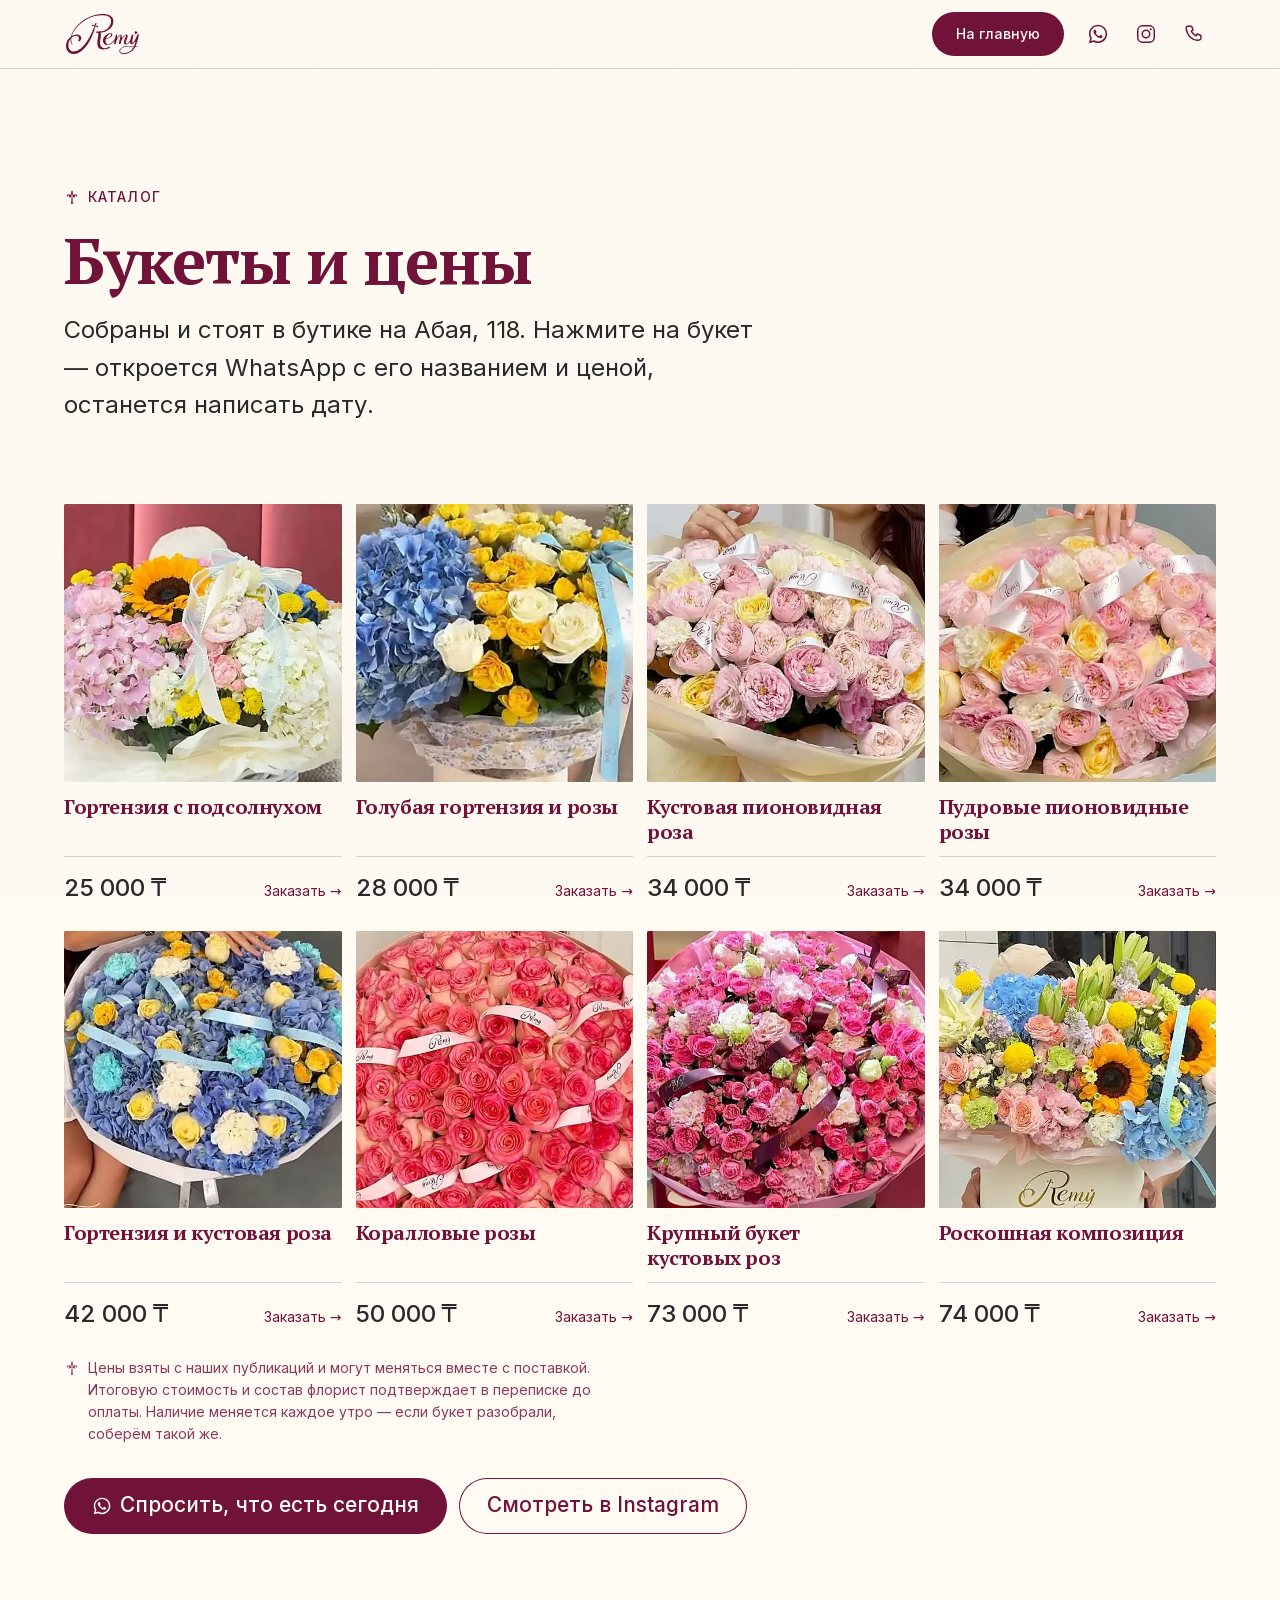
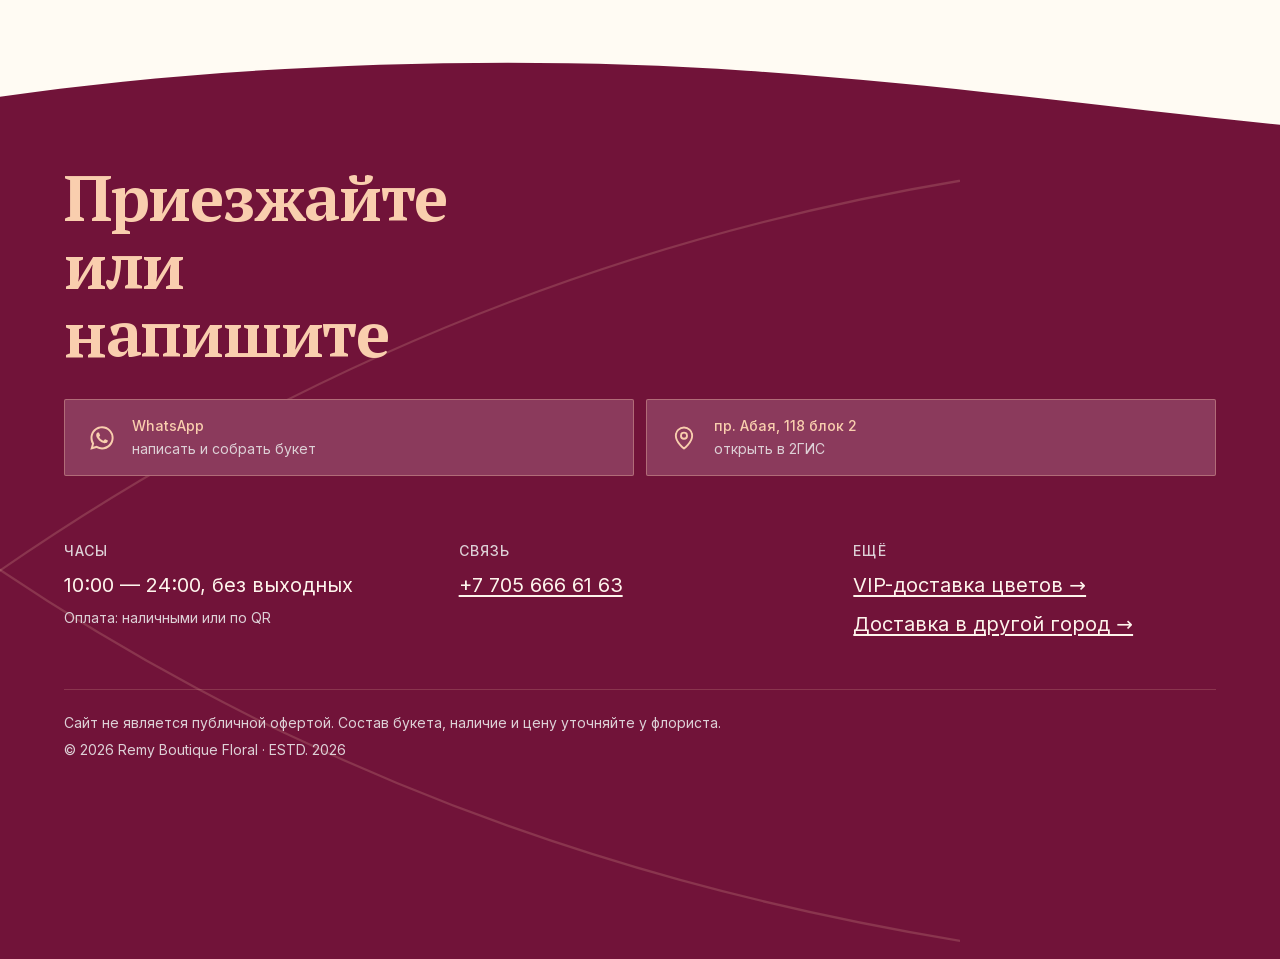
==== catalog.html @ 1f935fb1 "Каталог с ценами, VIP-доставка, обложка вместо текстового hero Hero: логотип + «История бесконечной " ====
<!doctype html>
<html lang="ru">
<head>
<meta charset="utf-8">
<meta name="viewport" content="width=device-width,initial-scale=1">
<title>Каталог букетов с ценами — Remy Boutique Floral, Алматы</title>
<meta name="description" content="Готовые букеты Remy с ценами: от 25 000 ₸. Доставка по Алматы, 10:00 — 24:00 без выходных. Заказ в WhatsApp.">
<meta name="theme-color" content="#711339">
<link rel="canonical" href="https://a1exxx.github.io/remy-floral/catalog.html">

<meta property="og:type" content="website">
<meta property="og:site_name" content="Remy Boutique Floral">
<meta property="og:locale" content="ru_RU">
<meta property="og:url" content="https://a1exxx.github.io/remy-floral/catalog.html">
<meta property="og:title" content="Каталог букетов Remy — с ценами">
<meta property="og:description" content="Готовые букеты и цены. Доставка по Алматы. Заказ в WhatsApp.">
<meta property="og:image" content="https://a1exxx.github.io/remy-floral/assets/og-remy-v1.jpg">
<meta property="og:image:width" content="1200">
<meta property="og:image:height" content="630">
<meta name="twitter:card" content="summary_large_image">

<link rel="icon" href="assets/favicon/favicon.svg" type="image/svg+xml">
<link rel="apple-touch-icon" href="assets/favicon/apple-touch-icon.png">
<link rel="manifest" href="assets/favicon/site.webmanifest">

<link rel="preload" as="font" type="font/woff2" crossorigin
      href="assets/fonts/ptserif-700-cyrillic.woff2">
<link rel="stylesheet" href="css/fonts.css">
<link rel="stylesheet" href="css/styles.css">

<script>
  document.documentElement.classList.add('js');
  if (matchMedia('(prefers-reduced-motion: reduce)').matches)
    document.documentElement.classList.add('rm');
</script>
</head>
<body>

<a class="skip" href="#main">К основному содержанию</a>

<svg width="0" height="0" style="position:absolute" aria-hidden="true" focusable="false">
  <symbol id="mark" viewBox="0 0 24 24">
    <path fill="currentColor" d="M12 1.6c1.05 1.6 1.5 3.35 1.32 5.06-.1.93-.4 1.83-.86 2.7l-.46.84-.46-.84c-.46-.87-.76-1.77-.86-2.7C10.5 4.95 10.95 3.2 12 1.6Z"/>
    <path fill="currentColor" d="M11.3 9.9c-1.1-1.02-2.3-1.7-3.55-1.92-1.42-.25-2.72.13-3.35 1.05-.5.73-.36 1.62.3 2.04.7.45 1.63.2 2.03-.5.2-.36.16-.72-.06-.94-.2-.2-.5-.2-.66-.02l-.5-.5c.48-.5 1.3-.5 1.83.03.6.6.7 1.6.24 2.4-.24.44-.6.78-1.02.98 1.5.36 3.1.02 4.5-.94l.5-.35-.26-1.33Z"/>
    <path fill="currentColor" d="M12.7 9.9c1.1-1.02 2.3-1.7 3.55-1.92 1.42-.25 2.72.13 3.35 1.05.5.73.36 1.62-.3 2.04-.7.45-1.63.2-2.03-.5-.2-.36-.16-.72.06-.94.2-.2.5-.2.66-.02l.5-.5c-.48-.5-1.3-.5-1.83.03-.6.6-.7 1.6-.24 2.4.24.44.6.78 1.02.98-1.5.36-3.1.02-4.5-.94l-.5-.35.26-1.33Z"/>
    <path fill="currentColor" d="M11.35 12.2h1.3l.62 10.2h-2.54l.62-10.2Z"/>
  </symbol>
  <symbol id="i-pin" viewBox="0 0 24 24" fill="none" stroke="currentColor" stroke-width="1.6" stroke-linejoin="round">
    <path d="M12 21s7-5.4 7-11a7 7 0 1 0-14 0c0 5.6 7 11 7 11Z"/><circle cx="12" cy="10" r="2.6"/>
  </symbol>
  <symbol id="i-phone" viewBox="0 0 24 24" fill="none" stroke="currentColor" stroke-width="1.6" stroke-linejoin="round">
    <path d="M6.4 3.5h3l1.6 4-2 1.3a11.5 11.5 0 0 0 5.2 5.2l1.3-2 4 1.6v3a1.9 1.9 0 0 1-2.1 1.9C10.6 19.9 4.1 13.4 3.5 5.6A1.9 1.9 0 0 1 5.4 3.5Z"/>
  </symbol>
  <symbol id="i-wa" viewBox="0 0 24 24"><path fill="currentColor" d="M12.04 2c-5.46 0-9.9 4.44-9.9 9.9 0 1.75.46 3.45 1.32 4.95L2 22l5.3-1.38a9.86 9.86 0 0 0 4.74 1.2h.01c5.46 0 9.9-4.44 9.9-9.9 0-2.64-1.03-5.13-2.9-7A9.82 9.82 0 0 0 12.04 2Zm0 18.06h-.01a8.2 8.2 0 0 1-4.18-1.15l-.3-.18-3.1.81.83-3.03-.2-.31a8.19 8.19 0 0 1-1.26-4.38c0-4.54 3.7-8.23 8.23-8.23 2.2 0 4.26.86 5.82 2.41a8.18 8.18 0 0 1 2.41 5.83c0 4.54-3.7 8.23-8.24 8.23Zm4.52-6.16c-.25-.13-1.47-.72-1.69-.8-.23-.09-.39-.13-.56.12-.16.25-.64.8-.78.97-.15.16-.29.18-.53.06-.25-.13-1.05-.39-1.99-1.23-.74-.66-1.23-1.47-1.38-1.72-.14-.25-.01-.38.11-.5.11-.11.25-.29.37-.44.13-.15.17-.25.25-.42.09-.16.04-.31-.02-.43-.06-.13-.56-1.35-.77-1.84-.2-.49-.4-.42-.56-.43h-.47c-.16 0-.43.06-.65.31-.22.25-.85.84-.85 2.04s.87 2.37 1 2.53c.12.17 1.71 2.61 4.14 3.66.58.25 1.03.4 1.38.51.58.19 1.11.16 1.53.1.47-.07 1.47-.6 1.67-1.18.21-.58.21-1.08.15-1.18-.06-.11-.23-.17-.48-.29Z"/></symbol>
  <symbol id="i-ig" viewBox="0 0 24 24" fill="none" stroke="currentColor" stroke-width="1.6">
    <rect x="3" y="3" width="18" height="18" rx="5.2"/>
    <circle cx="12" cy="12" r="4.1"/>
    <circle cx="17.2" cy="6.8" r="1.15" fill="currentColor" stroke="none"/>
  </symbol>
</svg>

<!-- На этой странице панель сразу на молочном фоне: бордового поля под
     ней нет, а персиковые иконки по кремовому дают 1.41:1. -->
<header class="topbar is-solid" id="topbar">
  <a class="topbar__logo" href="index.html" aria-label="Remy Boutique Floral, на главную">
    <img src="assets/logo-remy.svg" alt="" width="470" height="256">
  </a>
  <nav class="topbar__nav" aria-label="Связаться">
    <a class="topbtn" href="index.html">На главную</a>
    <a class="iconbtn" data-wa="question" href="#" aria-label="Написать в WhatsApp">
      <svg viewBox="0 0 24 24" aria-hidden="true"><use href="#i-wa"/></svg>
    </a>
    <a class="iconbtn" href="https://www.instagram.com/remy_floral/" target="_blank" rel="noopener"
       aria-label="Instagram Remy, откроется в новой вкладке">
      <svg viewBox="0 0 24 24" aria-hidden="true"><use href="#i-ig"/></svg>
    </a>
    <a class="iconbtn iconbtn--call" href="tel:+77056666163" data-goal="call_click" aria-label="Позвонить">
      <svg viewBox="0 0 24 24" aria-hidden="true"><use href="#i-phone"/></svg>
    </a>
  </nav>
</header>

<main id="main" class="cat-main">

<section class="section cat-head" aria-labelledby="cat-h">
  <div class="wrap">
    <span class="eyebrow"><svg class="mark"><use href="#mark"/></svg>Каталог</span>
    <h1 class="h1 h1--cat" id="cat-h">Букеты и цены</h1>
    <p class="lead" style="margin-top:var(--s-4)">Собраны и стоят в бутике на Абая, 118. Нажмите на букет — откроется WhatsApp с его названием и ценой, останется написать дату.</p>
  </div>
</section>

<section class="section" style="padding-top:0" aria-label="Список букетов">
  <div class="wrap">
    <div class="cards" id="catalog"></div>
    <p class="cards-note">
      <svg class="mark" aria-hidden="true"><use href="#mark"/></svg>
      <span>Цены взяты с наших публикаций и могут меняться вместе с поставкой. Итоговую стоимость и состав флорист подтверждает в переписке до оплаты. Наличие меняется каждое утро — если букет разобрали, соберём такой же.</span>
    </p>

    <div class="btn-row">
      <a class="btn btn--primary" data-wa="today" href="#">
        <svg class="ic"><use href="#i-wa"/></svg>Спросить, что есть сегодня
      </a>
      <a class="btn btn--ghost" href="https://www.instagram.com/remy_floral/" target="_blank" rel="noopener"
         aria-label="Смотреть букеты в Instagram, откроется в новой вкладке">Смотреть в Instagram</a>
    </div>
  </div>
</section>

<section class="section on-rose" id="contact" aria-labelledby="contact-h"
         style="padding-bottom:calc(var(--section-y) + 84px);overflow:hidden">
  <svg class="arc arc--top" viewBox="0 0 1440 110" preserveAspectRatio="none" aria-hidden="true" focusable="false">
    <path fill="#FFFBF3" d="M0 0v56C240 20 560 6 840 26c220 15 420 44 600 62V0Z"/>
  </svg>
  <div class="cross" aria-hidden="true">
    <svg viewBox="0 0 600 600" preserveAspectRatio="none">
      <path d="M-60 480C140 280 380 160 660 130"/>
      <path d="M-60 140C160 360 400 450 660 480"/>
    </svg>
  </div>

  <div class="wrap" style="position:relative;z-index:2">
    <h2 class="h2 h2--wide" id="contact-h">Приезжайте или напишите</h2>

    <div class="channels">
      <a class="channel" href="https://wa.me/77056666163" data-wa="question" data-goal="wa_contact">
        <svg class="channel__ic"><use href="#i-wa"/></svg>
        <span><b>WhatsApp</b><span>написать и собрать букет</span></span>
      </a>
      <a class="channel" href="https://2gis.kz/almaty/firm/70000001115419179" target="_blank" rel="noopener"
         aria-label="Мы на карте 2ГИС, откроется в новой вкладке">
        <svg class="channel__ic"><use href="#i-pin"/></svg>
        <span><b>пр. Абая, 118 блок 2</b><span>открыть в 2ГИС</span></span>
      </a>
    </div>

    <div class="foot">
      <div>
        <h3>Часы</h3>
        <p>10:00 — 24:00, без выходных</p>
        <p class="micro" style="margin-top:var(--s-2)">Оплата: наличными или по QR</p>
      </div>
      <div>
        <h3>Связь</h3>
        <p><a class="tappable" href="tel:+77056666163" data-goal="call_click">+7 705 666 61 63</a></p>
      </div>
      <div>
        <h3>Ещё</h3>
        <p><a class="tappable" href="index.html#vip">VIP-доставка цветов →</a></p>
        <p style="margin-top:var(--s-2)"><a class="tappable" href="index.html#cities">Доставка в другой город →</a></p>
      </div>
    </div>

    <div class="foot__legal">
      <p class="micro">Сайт не является публичной офертой. Состав букета, наличие и цену уточняйте у флориста.</p>
      <p class="micro" style="margin-top:var(--s-2)">© 2026 Remy Boutique Floral · ESTD. 2026</p>
    </div>
  </div>
</section>

</main>

<div class="grain" aria-hidden="true"></div>

<div class="cta-bar is-in" id="ctaBar">
  <span class="cta-bar__ctx">Букеты от 25 000 ₸</span>
  <a class="btn btn--ghost" href="tel:+77056666163" data-goal="call_click" aria-label="Позвонить">Позвонить</a>
  <a class="btn btn--primary" data-wa="today" href="#">WhatsApp</a>
</div>

<script src="js/app.js" defer></script>
</body>
</html>
---- css/fonts.css ----
/* Сгенерировано tools/subset_fonts.py — руками не править.
   Прогон: fetch_fonts.py -> subset_fonts.py.
   unicode-range взят из ответа Google Fonts, не из головы. */
@font-face{
  font-family:'Inter';font-style:normal;font-weight:400 500;font-display:swap;
  src:url(../assets/fonts/inter-400-cyrillic.woff2) format('woff2');
  unicode-range:U+0301, U+0400-045F, U+0490-0491, U+04B0-04B1, U+2116;
}
@font-face{
  font-family:'Inter';font-style:normal;font-weight:400 500;font-display:swap;
  src:url(../assets/fonts/inter-400-latin.woff2) format('woff2');
  unicode-range:U+0000-00FF, U+0131, U+0152-0153, U+02BB-02BC, U+02C6, U+02DA, U+02DC, U+0304, U+0308, U+0329, U+2000-206F, U+20AC, U+2122, U+2191, U+2193, U+2212, U+2215, U+FEFF, U+FFFD;
}
@font-face{
  font-family:'PT Serif';font-style:normal;font-weight:400;font-display:swap;
  src:url(../assets/fonts/ptserif-400-cyrillic.woff2) format('woff2');
  unicode-range:U+0301, U+0400-045F, U+0490-0491, U+04B0-04B1, U+2116;
}
@font-face{
  font-family:'PT Serif';font-style:normal;font-weight:400;font-display:swap;
  src:url(../assets/fonts/ptserif-400-latin.woff2) format('woff2');
  unicode-range:U+0000-00FF, U+0131, U+0152-0153, U+02BB-02BC, U+02C6, U+02DA, U+02DC, U+0304, U+0308, U+0329, U+2000-206F, U+20AC, U+2122, U+2191, U+2193, U+2212, U+2215, U+FEFF, U+FFFD;
}
@font-face{
  font-family:'PT Serif';font-style:normal;font-weight:700;font-display:swap;
  src:url(../assets/fonts/ptserif-700-cyrillic.woff2) format('woff2');
  unicode-range:U+0301, U+0400-045F, U+0490-0491, U+04B0-04B1, U+2116;
}
@font-face{
  font-family:'PT Serif';font-style:normal;font-weight:700;font-display:swap;
  src:url(../assets/fonts/ptserif-700-latin.woff2) format('woff2');
  unicode-range:U+0000-00FF, U+0131, U+0152-0153, U+02BB-02BC, U+02C6, U+02DA, U+02DC, U+0304, U+0308, U+0329, U+2000-206F, U+20AC, U+2122, U+2191, U+2193, U+2212, U+2215, U+FEFF, U+FFFD;
}
---- css/styles.css ----
/* ═══════════════════════════════════════════════════════════════
   REMY BOUTIQUE FLORAL — лендинг-визитка
   Палитра и типографика — по брендбуку, отклонения прокомментированы.
   ═══════════════════════════════════════════════════════════════ */

:root{
  color-scheme: light;

  /* ── Бренд (брендбук стр 12–13, неизменяемо) ─────────────── */
  --rose-500:#711339;  --rose-400:#8B3A5C;  --rose-300:#A66582;
  --rose-200:#C295A8;  --rose-100:#DDD0D6;
  --peach-500:#F9CEAE; --peach-400:#FBDCC6; --peach-300:#FDEBDD;
  --peach-200:#FEF4EC; --peach-100:#FFFAF6;
  --cream:#FFFBF3;     --white:#FFFFFF;     --ink:#292929;

  /* ── Семантика · светлое поле ────────────────────────────── */
  --bg:var(--cream);
  --surface:var(--white);
  --surface-sunken:var(--peach-100);
  --text:var(--ink);             /* 14.09:1 на молочном */
  --text-head:var(--rose-500);   /* 10.97:1 */
  --text-muted:var(--rose-400);  /*  7.12:1 */
  --border:var(--rose-300);      /*  4.23:1 — единственный легальный
                                    цвет обводки контрола на светлом */
  --divider:var(--rose-200);     /* 2.49:1 — только декор */
  --hairline:var(--rose-100);    /* 1.45:1 — только декор */
  --accent:var(--rose-500);
  --accent-hover:var(--rose-400);/* ОСВЕТЛЕНИЕ до тинта, не затемнение */
  --on-accent:var(--cream);
  --focus:var(--rose-500);
  --scrim:rgba(113,19,57,.72);   /* скрим тонирован брендом, не чёрный */

  /* ── Типографика ─────────────────────────────────────────── */
  --ff-display:"PT Serif",Georgia,"Times New Roman",serif;
  --ff-ui:"Inter",system-ui,-apple-system,"Segoe UI",sans-serif;

  /* Шкала поднята на ступень по просьбе заказчика: страницу читают
     с телефона в шумном зале, мелкий кегль там просто не читается. */
  --fs-h1:clamp(2.875rem,1.40rem + 7.40vw,5.50rem);
  --fs-h2:clamp(2.25rem,1.30rem + 5.00vw,4.00rem);
  --fs-h3:clamp(2.00rem,1.15rem + 4.20vw,3.125rem);
  --fs-h4:clamp(1.50rem,1.00rem + 2.60vw,2.25rem);
  --fs-lead:clamp(1.25rem,1.05rem + 0.85vw,1.50rem);
  --fs-body:clamp(1.0625rem,1.00rem + 0.40vw,1.25rem);
  --fs-cta:clamp(1.125rem,1.05rem + 0.45vw,1.3125rem);
  --fs-micro:0.875rem;

  --lh-display:1.06; --lh-h4:1.16; --lh-body:1.58; --lh-ui:1.35;
  --ls-display:-0.02em;  /* = кернинг брендбука −2% */
  --ls-caps:0.08em;
  --fw-med:500; --fw-bold:700;

  /* 12ch, а не 14: на выросшем кегле «бесконечной» иначе не влезает
     в 375px и слово рвётся переносом */
  /* 46ch, а не 34: узкий lead был рассчитан на hero, где строка стояла
     под заголовком. В секциях он оставлял рваную колонку слева и пустоту
     справа — ровно то, на что жаловался заказчик. */
  --maxw-display:12ch; --maxw-lead:46ch; --maxw-text:62ch; --maxw-page:1360px;

  /* ── Пространство ────────────────────────────────────────── */
  --s-1:4px; --s-2:8px; --s-3:12px; --s-4:16px; --s-5:24px;
  --s-6:32px; --s-7:48px; --s-8:64px; --s-9:96px;
  --pad-x:clamp(20px,5vw,64px);
  --section-y:clamp(64px,9vw,160px);
  --gap-panel:clamp(24px,3.5vw,56px);
  --gap-tile:clamp(8px,1.2vw,14px);
  --tap:44px; --row:56px; --ctl:56px;

  /* ── Радиусы: углы прямые, смягчают дуги ─────────────────── */
  --r-hair:2px;
  --r-pill:999px;
  --r-panel:0;
  --arch:999px 999px var(--r-hair) var(--r-hair);

  /* ── Тени: ровно 2 функциональные, тонированные ──────────── */
  --sh-sheet:0 -12px 32px -8px rgba(87,16,41,.18);
  --sh-bar:0 -8px 24px -12px rgba(87,16,41,.14);
  --sh-plate:inset 0 0 0 1px rgba(255,251,243,.14);

  --z-arc:1; --z-content:2; --z-sticky:40; --z-grain:55; --z-sheet:70; --z-skip:90;

  /* ── Движение ────────────────────────────────────────────── */
  --dur-1:120ms; --dur-2:180ms; --dur-3:260ms; --dur-4:360ms; --dur-5:520ms;
  --dur-exit:220ms;
  --ease-out:cubic-bezier(.16,1,.3,1);   /* экспо-out, максимум y = 1 */
  --ease-in:cubic-bezier(.4,0,1,1);
  --ease-arc:cubic-bezier(.22,.61,.36,1);
}

/* Инверсия по бордовому полю */
.on-rose{
  --bg:var(--rose-500);
  --surface:var(--rose-400);
  --surface-sunken:var(--rose-500);
  --text:var(--peach-200);       /* 10.44:1 */
  --text-head:var(--peach-500);  /*  7.80:1 */
  --text-muted:var(--rose-100);  /*  7.59:1 */
  --border:rgba(249,206,174,.34);
  --divider:rgba(249,206,174,.18);
  --hairline:rgba(249,206,174,.18);
  --accent:var(--peach-500);
  --accent-hover:var(--peach-400);
  --on-accent:var(--rose-500);   /*  7.80:1 */
  --focus:var(--peach-500);
}

@media (prefers-contrast: more){
  :root{ --text-muted:var(--rose-500); --divider:var(--rose-300); --hairline:var(--rose-300); }
  .on-rose{ --text-muted:var(--peach-300); --divider:rgba(249,206,174,.7); }
}

/* Шрифты подключены отдельным <link> на css/fonts.css в <head>.
   Он генерируется из ответа Google Fonts скриптами tools/fetch_fonts.py
   + tools/subset_fonts.py и лежит локально: на мероприятии не должно
   быть зависимости от чужого CDN. @import здесь не используем — он
   добавил бы лишнюю цепочку запросов и ударил по LCP. */

/* ── Сброс ─────────────────────────────────────────────────── */
*,*::before,*::after{box-sizing:border-box}
html{-webkit-text-size-adjust:100%;scroll-behavior:smooth}
body{
  margin:0; background:var(--bg); color:var(--text);
  font:400 var(--fs-body)/var(--lh-body) var(--ff-ui);
  -webkit-font-smoothing:antialiased; overflow-x:hidden;
}
img,svg{display:block;max-width:100%}
h1,h2,h3,p,figure,ul{margin:0}
ul{padding:0;list-style:none}
button,input,select{font:inherit;color:inherit}

.sr-only{
  position:absolute;width:1px;height:1px;padding:0;margin:-1px;
  overflow:hidden;clip:rect(0 0 0 0);white-space:nowrap;border:0;
}
.skip{
  position:absolute;left:var(--s-4);top:-100px;z-index:var(--z-skip);
  background:var(--rose-500);color:var(--cream);
  padding:var(--s-3) var(--s-5);border-radius:var(--r-pill);
  text-decoration:none;transition:top var(--dur-2) var(--ease-out);
}
.skip:focus{top:var(--s-4)}

/* ── Типографические классы ────────────────────────────────── */
.h1,.h2,.h3{
  font-family:var(--ff-display); font-weight:var(--fw-bold);
  line-height:var(--lh-display); letter-spacing:var(--ls-display);
  color:var(--text-head); text-wrap:balance; hyphens:none;
}
.h1{font-size:var(--fs-h1);max-width:var(--maxw-display)}
.h2{font-size:var(--fs-h3)}
.h2--wide{font-size:var(--fs-h2);max-width:var(--maxw-display)}
.h3{font-size:var(--fs-h4);line-height:var(--lh-h4)}
.lead{font-size:var(--fs-lead);max-width:var(--maxw-lead);color:var(--text)}
.body{max-width:var(--maxw-text);color:var(--text);text-wrap:pretty}
.micro{font-size:var(--fs-micro);color:var(--text-muted);line-height:var(--lh-ui)}

.eyebrow{
  display:inline-flex;align-items:center;gap:var(--s-2);
  font-size:var(--fs-micro);font-weight:var(--fw-med);
  letter-spacing:var(--ls-caps);text-transform:uppercase;
  color:var(--text-head);
}
.eyebrow .mark{width:16px;height:16px;flex:none}

.section{padding-block:var(--section-y);position:relative;background:var(--bg);color:var(--text)}
/* width:100% обязателен: .wrap бывает грид-элементом (в .hero), а там
   margin-inline:auto отменяет stretch и схлопывает его до содержимого */
.wrap{width:100%;max-width:var(--maxw-page);margin-inline:auto;padding-inline:var(--pad-x)}

/* ── Кнопки ────────────────────────────────────────────────── */
.btn{
  min-height:var(--ctl);
  display:inline-flex;align-items:center;justify-content:center;gap:var(--s-2);
  padding-inline:28px;border-radius:var(--r-pill);border:0;
  font-family:var(--ff-ui);font-weight:var(--fw-med);font-size:var(--fs-cta);
  line-height:var(--lh-ui);text-decoration:none;cursor:pointer;
  touch-action:manipulation;text-align:center;
  transition:background-color var(--dur-2) var(--ease-out),
             color var(--dur-2) var(--ease-out),
             box-shadow var(--dur-2) var(--ease-out),
             transform var(--dur-1) var(--ease-out);
}
.btn .mark{width:16px;height:16px;flex:none}
.btn .ic{width:20px;height:20px;flex:none}
.btn--primary{background:var(--accent);color:var(--on-accent)}
.btn--ghost{background:transparent;color:var(--accent);box-shadow:inset 0 0 0 1px var(--accent)}
.btn:active{transform:scale(.985)}
.btn:focus-visible{outline:2px solid var(--focus);outline-offset:3px}
.btn[aria-disabled="true"]{opacity:.5;cursor:not-allowed}
.btn[aria-disabled="true"]:active{transform:none}
@media (hover:hover){
  .btn--primary:hover{background:var(--accent-hover)}
  .btn--ghost:hover{background:var(--peach-200)}
  .on-rose .btn--ghost:hover{background:rgba(249,206,174,.12)}
}
.btn-row{display:flex;flex-direction:column;gap:var(--s-3);margin-top:var(--s-6)}
.btn-row .btn{width:100%}
@media (min-width:560px){
  .btn-row{flex-direction:row;flex-wrap:wrap}
  .btn-row .btn{width:auto}
}

/* ── Фирменные дуги ────────────────────────────────────────── */
.arc{position:absolute;left:0;right:0;width:100%;height:clamp(48px,7.5vw,110px);
     display:block;z-index:var(--z-arc);pointer-events:none}
.arc--bottom{bottom:-1px}
.arc--top{top:-1px}

/* A3: крестообразное пересечение тонких дуг */
.cross{position:absolute;inset:0;overflow:hidden;pointer-events:none;z-index:var(--z-arc)}
.cross svg{position:absolute;width:150%;height:150%;left:-25%;top:-20%;
           stroke:var(--hairline);fill:none;stroke-width:1}
.watermark{position:absolute;right:-24px;bottom:-24px;width:120px;height:120px;
           color:rgba(249,206,174,.14);pointer-events:none}

/* ── Grain: один фиксированный слой на всю страницу ────────── */
.grain{
  position:fixed;inset:0;z-index:var(--z-grain);pointer-events:none;
  opacity:.045;mix-blend-mode:multiply;
  background-image:url("data:image/svg+xml,%3Csvg xmlns='http://www.w3.org/2000/svg' width='120' height='120'%3E%3Cfilter id='n'%3E%3CfeTurbulence type='fractalNoise' baseFrequency='.85' numOctaves='3'/%3E%3C/filter%3E%3Crect width='120' height='120' filter='url(%23n)' opacity='.9'/%3E%3C/svg%3E");
}

/* ═══ ВЕРХНЯЯ ПАНЕЛЬ ═════════════════════════════════════════ */
.topbar{
  position:fixed;inset:0 0 auto 0;z-index:var(--z-sticky);
  display:flex;align-items:center;justify-content:space-between;gap:var(--s-3);
  padding:var(--s-3) var(--pad-x);
  padding-top:max(var(--s-3),env(safe-area-inset-top));
  background:transparent;border-bottom:1px solid transparent;
  transition:background-color var(--dur-3) var(--ease-out),
             border-color var(--dur-3) var(--ease-out);
}
.topbar__logo{display:flex;align-items:center;line-height:0;
              min-height:var(--tap);padding-inline:2px}
.topbar__logo img{height:clamp(30px,7.5vw,40px);width:auto;transition:none}
.topbar__nav{display:flex;align-items:center;gap:var(--s-1)}
/* Каталог — главное действие в панели, поэтому это залитая пилюля,
   а не ещё одна иконка: иконка каталога никому не читается однозначно. */
.topbtn{
  display:inline-flex;align-items:center;height:var(--tap);
  padding-inline:var(--s-5);margin-right:var(--s-2);
  border-radius:var(--r-pill);background:var(--peach-500);color:var(--rose-500);
  font-family:var(--ff-ui);font-weight:var(--fw-med);font-size:var(--fs-micro);
  text-decoration:none;white-space:nowrap;
  transition:background-color var(--dur-2) var(--ease-out),
             color var(--dur-2) var(--ease-out),
             transform var(--dur-1) var(--ease-out);
}
.topbtn:active{transform:scale(.96)}
.topbtn:focus-visible{outline:2px solid var(--peach-500);outline-offset:3px}
.topbar.is-solid .topbtn{background:var(--rose-500);color:var(--cream)}
.topbar.is-solid .topbtn:focus-visible{outline-color:var(--rose-500)}
@media (hover:hover){
  .topbtn:hover{background:var(--peach-400)}
  .topbar.is-solid .topbtn:hover{background:var(--rose-400)}
}
.iconbtn{
  width:var(--tap);height:var(--tap);display:grid;place-items:center;
  border-radius:var(--r-pill);color:var(--peach-500);
  transition:background-color var(--dur-2) var(--ease-out),
             color var(--dur-2) var(--ease-out),
             transform var(--dur-1) var(--ease-out);
}
.iconbtn svg{width:22px;height:22px}
.iconbtn:active{transform:scale(.92)}
.iconbtn:focus-visible{outline:2px solid var(--peach-500);outline-offset:2px}
@media (hover:hover){ .iconbtn:hover{background:rgba(249,206,174,.16)} }

/* после ухода с hero панель садится на молочный фон и меняет цвета */
.topbar.is-solid{
  background:rgba(255,251,243,.94);border-bottom-color:var(--hairline);
  backdrop-filter:blur(10px);
}
.topbar.is-solid .iconbtn{color:var(--rose-500)}
.topbar.is-solid .iconbtn:focus-visible{outline-color:var(--rose-500)}
@media (hover:hover){ .topbar.is-solid .iconbtn:hover{background:var(--peach-200)} }
@supports not (backdrop-filter:blur(1px)){ .topbar.is-solid{background:var(--cream)} }
/* телефон в панели дублирует липкую нижнюю кнопку — на мобиле лишний */
@media (max-width:559px){ .iconbtn--call{display:none} }

/* ═══ HERO ═══════════════════════════════════════════════════ */
.hero{
  position:relative;isolation:isolate;background:var(--bg);color:var(--text);
  padding:calc(var(--tap) + var(--s-6) + env(safe-area-inset-top)) 0 0;
  min-height:100dvh;                    /* НЕ 100vh — на мобиле схлопнется */
  display:grid;grid-template-rows:1fr auto;
}
/* Обложка, а не текстовый блок: логотип, одна строка, три действия.
   Поэтому по центру — так же, как титул брендбука. */
.hero__mid{display:flex;flex-direction:column;justify-content:center;align-items:center;
           text-align:center;gap:var(--s-5);
           /* нижний отступ обязан быть больше высоты дуги (до 120px),
              иначе арка молочного блока срезает нижнюю строку */
           padding-block:var(--s-5) clamp(76px,13vw,150px)}
.hero__mark{width:clamp(190px,44vw,340px);height:auto}
.hero__h1{color:var(--text);margin-inline:auto} /* #FEF4EC на бордовом = 10.44:1 */
.hero__eyebrow{color:var(--peach-400);letter-spacing:.12em}
/* Дуга живёт на верхней кромке молочного блока, а не на дне .hero:
   иначе .hero__cta со своим фоном просто накрывает её. */
.hero__cta{
  position:relative;z-index:var(--z-content);
  background:var(--cream);color:var(--ink);
  padding-block:var(--s-6) var(--s-8);
  /* Блок кремовый внутри .on-rose — токены обязаны вернуться к светлому
     полю. Иначе кнопки красятся персиковым по кремовому: 1.41:1. */
  --text:var(--ink);
  --text-head:var(--rose-500);
  --text-muted:var(--rose-400);
  --accent:var(--rose-500);
  --accent-hover:var(--rose-400);
  --on-accent:var(--cream);
  --focus:var(--rose-500);
  --border:var(--rose-300);
}
/* Дуга — inline SVG, а не mask на псевдоэлементе: маска радиальным
   градиентом на такой пологой дуге визуально неотличима от прямой. */
.hero__arc{
  position:absolute;left:0;right:0;bottom:100%;width:100%;
  height:clamp(52px,13vw,120px);display:block;pointer-events:none;
}
.hero__cta .btn-row{margin-top:0}
.btn-row--hero{justify-content:center}
.hero__meta{margin-top:var(--s-4);color:var(--rose-400);text-align:center}
.hero__meta a{color:var(--rose-500);text-underline-offset:3px;
              display:inline-block;padding-block:14px;margin-block:-14px}

/* Фон hero: фото на всю площадь + бордовая вуаль. Вуаль обязательна —
   без неё белый текст по светлым лепесткам нечитаем, а бренд теряется. */
.hero__bg{position:absolute;inset:0;z-index:0;display:block}
.hero__bg img{width:100%;height:100%;object-fit:cover;object-position:50% 46%}
.hero__veil{
  position:absolute;inset:0;z-index:1;pointer-events:none;
  /* Вуаль ровно настолько, чтобы текст читался: роза сама тёмно-бордовая.
     Раньше она была плотнее и превращала фото в плоскую заливку. */
  /* Виньетка, а не боковой градиент: заголовок теперь по центру,
     и односторонняя затемнёнка слева читалась бы как ошибка. */
  background:
    linear-gradient(180deg,rgba(40,0,17,.26) 0%,rgba(52,4,22,.08) 42%,rgba(78,10,38,.38) 100%),
    radial-gradient(122% 80% at 50% 44%,rgba(40,0,17,0) 38%,rgba(40,0,17,.38) 100%);
}
.hero__inner{position:relative;z-index:var(--z-content)}
.hero__h1,.hero .lead,.hero .eyebrow{text-shadow:0 1px 14px rgba(48,0,20,.45)}

@media (min-width:1024px){
  .hero__mid{max-width:60ch;margin-inline:auto}
  .hero__bg img{object-position:50% 45%}
}

/* ═══ ТРИПТИХ ════════════════════════════════════════════════ */
.choice{
  display:grid;gap:var(--gap-panel);grid-template-columns:minmax(0,1fr);
  grid-template-areas:"gallery" "cities" "vip";
  max-width:var(--maxw-page);margin-inline:auto;padding:var(--section-y) var(--pad-x);
}
/* min-width:0 обязателен: у грид-элемента по умолчанию min-width:auto,
   он не сжимается ниже ширины содержимого и вся колонка уезжает вправо */
.choice > *{min-width:0}
#gallery{grid-area:gallery} #cities{grid-area:cities} #vip{grid-area:vip}
/* Десктоп: галерея занимает всю ширину сверху, под ней две колонки —
   звёздная слева, города справа. Прежний триптих из трёх колонок давал
   рваные низы: города кончались рано и справа зияла пустота, а звёздная
   ужималась до ~285px, где рвался текст и кнопки переносились. */
@media (min-width:1024px){
  .choice{
    grid-template-columns:minmax(0,1.5fr) minmax(0,1fr);
    grid-template-areas:
      "gallery gallery"
      "vip     cities";
    align-items:start;
    row-gap:var(--section-y);
  }
  /* панель заказа едет за читателем, пока он читает длинную левую колонку */
  #cities{position:sticky;top:calc(var(--tap) + var(--s-6));align-self:start}
}

/* ── Каталог ───────────────────────────────────────────────────
   Без «карточки-коробки»: фото, имя, цена, тонкая линия. Обводка
   и заливка вокруг каждой позиции превратили бы витрину в типовую
   сетку плиток, а тут работать должны сами букеты. */
.cards{
  display:grid;gap:var(--s-5) var(--gap-tile);margin-top:var(--s-6);
  grid-template-columns:repeat(2,minmax(0,1fr));
}
@media (min-width:900px){ .cards{grid-template-columns:repeat(4,minmax(0,1fr))} }

.card{
  display:flex;flex-direction:column;gap:var(--s-3);
  text-decoration:none;color:var(--text);min-width:0;
}
.card__img{
  display:block;position:relative;overflow:hidden;aspect-ratio:1/1;
  border-radius:var(--r-hair);background:var(--surface-sunken) center/cover;
  box-shadow:var(--sh-plate);
}
.card__img img{width:100%;height:100%;object-fit:cover;display:block;
               transition:transform var(--dur-5) var(--ease-out)}
.card__name{
  font-family:var(--ff-display);font-weight:var(--fw-bold);
  font-size:var(--fs-body);line-height:1.25;color:var(--text-head);
  letter-spacing:var(--ls-display);text-wrap:pretty;
}
.card__foot{
  margin-top:auto;padding-top:var(--s-3);border-top:1px solid var(--hairline);
  display:flex;align-items:baseline;justify-content:space-between;
  gap:2px var(--s-2);flex-wrap:wrap;   /* на узкой карточке «Заказать» уходит вниз, а не жмёт цену */
}
.card__price{font-size:var(--fs-lead);font-weight:var(--fw-med);color:var(--text)}
.card__go{font-size:var(--fs-micro);color:var(--accent);white-space:nowrap}
.card:focus-visible{outline:2px solid var(--focus);outline-offset:4px}
.card:active .card__img img{transform:scale(1.02)}
@media (hover:hover){
  .card:hover .card__img img{transform:scale(1.04)}
  .card:hover .card__go{text-decoration:underline;text-underline-offset:3px}
}
/* Цена — обещание, поэтому рядом всегда стоит оговорка. */
.cards-note{margin-top:var(--s-5);font-size:var(--fs-micro);color:var(--text-muted);
            display:flex;gap:var(--s-2);align-items:flex-start;max-width:62ch}
.cards-note .mark{width:16px;height:16px;flex:none;margin-top:3px}

/* ── Страница каталога ─────────────────────────────────────────
   Hero тут нет, поэтому фиксированная панель должна получить
   собственный отступ — иначе она накрывает заголовок. */
.cat-main{padding-top:calc(var(--tap) + var(--s-5) + env(safe-area-inset-top))}
.cat-head{padding-bottom:var(--s-7)}
/* Кегль главной обложки на служебной странице избыточен */
.h1--cat{font-size:var(--fs-h2);max-width:16ch;margin-top:var(--s-3)}

/* ── Панель (города / доверие) ─────────────────────────────── */
.panel{
  background:var(--surface-sunken);border-radius:var(--r-panel);
  box-shadow:inset 0 0 0 1px var(--hairline);padding:var(--s-6);
}
.lbl{display:block;font-size:var(--fs-micro);font-weight:var(--fw-med);
     letter-spacing:var(--ls-caps);text-transform:uppercase;
     color:var(--text-muted);margin-bottom:var(--s-2)}
.ctl{
  width:100%;min-height:var(--ctl);padding:0 var(--s-5);
  background:var(--surface);color:var(--text);
  border:0;box-shadow:inset 0 0 0 1px var(--border);
  border-radius:var(--r-hair);font-size:var(--fs-body);cursor:pointer;
  appearance:none;background-image:url("data:image/svg+xml,%3Csvg xmlns='http://www.w3.org/2000/svg' width='24' height='24' fill='none' stroke='%23711339' stroke-width='1.5'%3E%3Cpath d='M6 9l6 6 6-6'/%3E%3C/svg%3E");
  background-repeat:no-repeat;background-position:right var(--s-4) center;
  transition:box-shadow var(--dur-2) var(--ease-out);
}
/* кнопка-триггер шита должна выглядеть как select, а не как кнопка */
button.ctl{text-align:left;display:flex;align-items:center}
/* .sr-only объявлен выше .ctl, специфичность у них одинаковая — и
   width:100% из .ctl побеждал. Спрятанный нативный select оставался
   во всю ширину, торчал за правый край и растягивал страницу на 11px. */
select.ctl.sr-only{width:1px;min-height:0;height:1px;padding:0}
.ctl:focus-visible{outline:2px solid var(--focus);outline-offset:3px}
@media (hover:hover){ .ctl:hover{box-shadow:inset 0 0 0 1px var(--accent)} }
.note{margin-top:var(--s-3);font-size:var(--fs-micro);color:var(--text-muted);
      display:flex;gap:var(--s-2);align-items:flex-start;min-height:3em}
.note .mark{width:16px;height:16px;flex:none;margin-top:2px}
.alt-links{margin-top:var(--s-4);font-size:var(--fs-micro);color:var(--text-muted)}
/* Резервные каналы — это запасной CTA, а не ссылка в тексте. Тянем
   тап-зону до 44px вертикали, не раздвигая строку: padding + отрицательный
   margin. Формально WCAG даёт исключение inline-ссылкам, но промахнуться
   по «Позвонить» на мероприятии дороже, чем соблюсти букву. */
.tappable{
  display:inline-block;color:var(--accent);text-underline-offset:3px;
  padding-block:14px;margin-block:-14px;
}

/* ── VIP-доставка ──────────────────────────────────────────────
   Сплошное бордовое поле без фотографии: услуги ещё нет, и любой
   кадр в ней обещал бы конкретного человека. Цвет бренда сам делает
   блок заметным — это единственная залитая панель на странице. */
.vip{
  background:var(--rose-500);color:var(--text);padding:var(--s-7) var(--s-6);
  position:relative;overflow:hidden;border-radius:var(--r-panel);isolation:isolate;
}
.vip > :not(.cross):not(.watermark){position:relative;z-index:2}
.chip{
  display:inline-flex;align-items:center;gap:var(--s-2);height:28px;
  padding-inline:var(--s-3);border-radius:var(--r-pill);
  background:var(--peach-500);color:var(--rose-500);   /* 7.80:1 */
  font-size:var(--fs-micro);font-weight:var(--fw-med);letter-spacing:var(--ls-caps);
  text-transform:uppercase;
}
.chip__dot{width:6px;height:6px;border-radius:50%;background:currentColor;
           animation:pulse 2800ms ease-in-out infinite}
@keyframes pulse{0%,100%{opacity:.35}50%{opacity:1}}

.steps{margin-top:var(--s-6);display:grid;gap:var(--s-4)}
.step{display:grid;grid-template-columns:auto 1fr;gap:var(--s-3);align-items:start}
.step__n{font-family:var(--ff-display);font-size:var(--fs-micro);
         color:var(--text-head);letter-spacing:var(--ls-caps);padding-top:3px}
.step b{display:block;color:var(--text-head);font-weight:var(--fw-med)}
.step span{font-size:var(--fs-micro);color:var(--text-muted)}

.waitlist{margin-top:var(--s-6);padding-top:var(--s-5);border-top:1px solid var(--divider)}
.waitlist__row{display:flex;flex-direction:column;gap:var(--s-3)}
@media (min-width:520px){ .waitlist__row{flex-direction:row} .waitlist__row .btn{flex:none} }
.field{
  flex:1;min-height:var(--ctl);padding:0 var(--s-5);
  background:transparent;color:var(--text);border:0;border-radius:var(--r-hair);
  box-shadow:inset 0 0 0 1px var(--border);font-size:var(--fs-body);
}
.field::placeholder{color:var(--text-muted);opacity:.8}
.field:focus-visible{outline:2px solid var(--focus);outline-offset:3px}

/* ── Доверие ───────────────────────────────────────────────── */
/* Доверие подано строкой, а не сеткой одинаковых карточек со статистикой:
   «большая цифра + мелкая подпись» ×4 — самый узнаваемый SaaS-штамп.
   Рейтинг работает якорем, остальное течёт текстом со знаком-разделителем. */
/* ── Фирменные носители и сертификат ───────────────────────────
   Мокапы из брендбука сняты на персиковом фоне, поэтому секция
   идёт на молочном: персиковые плашки читаются как единый набор. */
.brandwrap{background:var(--peach-200)}

/* На мобиле — лента с горизонтальным скроллом: сеткой семь носителей
   добавляли странице ~800px высоты, а листать их приятнее.
   На десктопе разворачиваются в сетку. */
.packs{
  display:flex;gap:var(--gap-tile);margin-top:var(--s-6);
  overflow-x:auto;scroll-snap-type:x mandatory;overscroll-behavior-x:contain;
  scrollbar-width:none;
  margin-inline:calc(var(--pad-x) * -1);padding-inline:var(--pad-x);
}
.packs::-webkit-scrollbar{display:none}
.packs::after{content:"";flex:0 0 var(--s-4)}
.packs .pack{flex:0 0 clamp(180px,52vw,240px);scroll-snap-align:start}
@media (min-width:860px){
  .packs{display:grid;grid-template-columns:repeat(4,minmax(0,1fr));
         overflow:visible;margin-inline:0;padding-inline:0}
  .packs::after{display:none}
  .packs .pack{flex:none}
}
.pack{
  position:relative;overflow:hidden;border-radius:var(--r-hair);
  background:var(--peach-300) center/cover;aspect-ratio:1/1;
  box-shadow:inset 0 0 0 1px rgba(113,19,57,.10);
}
.pack img{width:100%;height:100%;object-fit:cover;display:block}
/* конус вертикальный — на десктопе даём ему двойную высоту */
@media (min-width:860px){ .packs .pack:first-child{grid-row:span 2;aspect-ratio:auto} }

.cert{
  margin-top:var(--s-7);display:grid;gap:var(--gap-panel);
  grid-template-columns:minmax(0,1fr);align-items:center;
  background:var(--surface);border-radius:var(--r-hair);
  box-shadow:inset 0 0 0 1px var(--border);padding:var(--s-5);
}
@media (min-width:860px){
  .cert{grid-template-columns:minmax(0,1.05fr) minmax(0,1fr);padding:var(--s-6)}
}
.cert__img{display:block;border-radius:var(--r-hair);overflow:hidden}
.cert__img img{width:100%;height:auto;display:block}
.cert__body .btn-row{margin-top:var(--s-5)}

/* ── Отзывы 2ГИС ───────────────────────────────────────────────
   Зелёный здесь — единственный цвет вне палитры бренда, и это
   осознанно: это не декор, а знак стороннего источника. Узнаваемость
   2ГИС и есть аргумент доверия, в бордовом он бы её потерял.
   Зелёный заперт внутри бейджа и нигде больше не появляется. */
.reviews{
  display:grid;gap:var(--s-3);margin-top:var(--s-6);
  grid-template-columns:minmax(0,1fr);
}
@media (min-width:760px){ .reviews{grid-template-columns:repeat(3,minmax(0,1fr))} }

.rev{
  display:flex;flex-direction:column;gap:var(--s-3);
  padding:var(--s-5);background:var(--surface);border-radius:var(--r-hair);
  box-shadow:inset 0 0 0 1px var(--hairline);
  text-decoration:none;color:inherit;
}
.rev p{font-family:var(--ff-display);font-size:var(--fs-lead);
       color:var(--text-head);line-height:1.35;text-wrap:pretty;flex:1}
.rev cite{display:flex;align-items:center;gap:var(--s-2);
          font-style:normal;font-size:var(--fs-micro);color:var(--text-muted)}

.gis__logo{
  display:inline-flex;align-items:center;justify-content:center;
  /* Фирменный зелёный 2ГИС #19AA1E с белым текстом даёт 3.08:1 — ниже AA.
     Затемнён до проходного: узнаваемость сохраняется, читаемость чинится. */
  background:#0F7D17;color:#fff;font-family:var(--ff-ui);font-weight:var(--fw-bold);
  font-size:0.875rem;letter-spacing:.01em;line-height:1;
  padding:6px 9px;border-radius:5px;
}
.gis__logo--sm{font-size:0.6875rem;padding:4px 6px;border-radius:4px}

.stars5{display:inline-flex;gap:2px;color:#F5A623}
.stars5 svg{width:16px;height:16px;display:block}

.rev--score{gap:var(--s-2);transition:box-shadow var(--dur-2) var(--ease-out)}
.rev--score .rev__num{
  font-family:var(--ff-display);font-weight:var(--fw-bold);
  font-size:clamp(2.75rem,2rem + 3.4vw,3.75rem);line-height:.95;
  letter-spacing:var(--ls-display);color:var(--text-head);
}
.rev--score .rev__sub{font-size:var(--fs-micro);color:var(--text-muted)}
.rev--score .rev__link{margin-top:auto;font-size:var(--fs-micro);
                       font-weight:var(--fw-med);color:var(--accent)}
.rev--score:focus-visible{outline:2px solid var(--focus);outline-offset:3px}
@media (hover:hover){
  .rev--score:hover{box-shadow:inset 0 0 0 1px var(--border)}
  .rev--score:hover .rev__link{text-decoration:underline;text-underline-offset:3px}
}

.facts-line{
  margin-top:var(--s-5);padding-top:var(--s-5);border-top:1px solid var(--hairline);
  display:flex;flex-wrap:wrap;align-items:center;gap:var(--s-2) var(--s-4);
  font-size:var(--fs-body);color:var(--text);
}
/* На узком экране пункты и так переносятся по одному в строку —
   разделитель повисает в конце строки сиротой, поэтому прячем. */
.facts-line .mark{display:none;width:16px;height:16px;color:var(--divider);flex:none}
@media (min-width:900px){ .facts-line .mark{display:block} }
.facts-line a{color:inherit;text-underline-offset:3px;
              display:inline-block;padding-block:12px;margin-block:-12px}

.quotes{display:grid;gap:var(--s-5);margin-top:var(--s-7)}
@media (min-width:760px){ .quotes{grid-template-columns:1fr 1fr} }
/* без border-left: цитату открывает фирменный знак */
.quote{display:grid;grid-template-columns:auto 1fr;gap:var(--s-3);align-items:start}
.quote .mark{width:16px;height:16px;color:var(--divider);margin-top:.55em;flex:none}
.quote p{font-family:var(--ff-display);font-size:var(--fs-lead);color:var(--text-head);
         line-height:1.35;text-wrap:pretty}
.quote cite{display:block;margin-top:var(--s-2);font-size:var(--fs-micro);
            color:var(--text-muted);font-style:normal}

/* ── Контакты / футер ──────────────────────────────────────── */
.channels{display:grid;gap:var(--s-3);grid-template-columns:1fr;margin-top:var(--s-6)}
@media (min-width:560px){ .channels{grid-template-columns:1fr 1fr} }
.channel{
  min-height:72px;display:flex;align-items:center;gap:var(--s-4);
  padding:var(--s-4) var(--s-5);text-decoration:none;color:var(--text);
  background:var(--surface);box-shadow:inset 0 0 0 1px var(--border);
  border-radius:var(--r-hair);
  transition:background-color var(--dur-2) var(--ease-out),
             box-shadow var(--dur-2) var(--ease-out),transform var(--dur-1) var(--ease-out);
}
.channel__ic{flex:none;width:28px;height:28px;color:var(--accent)}
.channel b{display:block;color:var(--text-head);font-weight:var(--fw-med)}
.channel span{display:block;font-size:var(--fs-micro);color:var(--text-muted)}
.channel:active{transform:scale(.99)}
.channel:focus-visible{outline:2px solid var(--focus);outline-offset:3px}
@media (hover:hover){ .channel:hover{background:var(--rose-300)} }

.foot{margin-top:var(--s-8);display:grid;gap:var(--s-6)}
@media (min-width:760px){ .foot{grid-template-columns:repeat(3,1fr)} }
.foot h3{font-size:var(--fs-micro);letter-spacing:var(--ls-caps);text-transform:uppercase;
         color:var(--text-muted);font-family:var(--ff-ui);font-weight:var(--fw-med);margin-bottom:var(--s-2)}
.foot a{color:var(--text);text-underline-offset:3px}
.foot__legal{margin-top:var(--s-7);padding-top:var(--s-5);border-top:1px solid var(--divider)}

/* ── Липкая панель ─────────────────────────────────────────── */
.cta-bar{
  position:fixed;inset:auto 0 0 0;z-index:var(--z-sticky);
  display:flex;align-items:center;gap:var(--s-3);
  padding:var(--s-3) var(--pad-x) max(var(--s-3),env(safe-area-inset-bottom));
  background:rgba(255,251,243,.92);backdrop-filter:blur(10px);
  box-shadow:var(--sh-bar);border-top:1px solid var(--hairline);
  transform:translateY(110%);opacity:0;will-change:transform;
  transition:transform var(--dur-4) var(--ease-out),opacity var(--dur-4) var(--ease-out);
}
.cta-bar.is-in{transform:none;opacity:1}
.cta-bar__ctx{flex:1;min-width:0;font-size:var(--fs-micro);color:var(--rose-400);
              overflow:hidden;text-overflow:ellipsis;white-space:nowrap}
.cta-bar .btn{min-height:var(--tap);padding-inline:var(--s-5);font-size:var(--fs-micro)}
@supports not (backdrop-filter:blur(1px)){ .cta-bar{background:var(--cream)} }
@media (min-width:1024px){ .cta-bar{display:none} }

/* ── Bottom sheet ──────────────────────────────────────────── */
dialog.sheet{
  position:fixed;inset:auto 0 0 0;width:100%;max-width:640px;margin-inline:auto;
  max-height:88dvh;border:0;padding:0;background:var(--cream);color:var(--ink);
  border-radius:24px 24px 0 0;box-shadow:var(--sh-sheet);
  overscroll-behavior:contain;z-index:var(--z-sheet);
}
dialog.sheet::backdrop{background:var(--scrim)}
.sheet__head{position:sticky;top:0;background:var(--cream);padding:var(--s-3) var(--s-5) var(--s-4);
             border-bottom:1px solid var(--hairline);z-index:2}
.sheet__grip{width:40px;height:4px;border-radius:var(--r-pill);background:var(--rose-200);
             margin:0 auto var(--s-4)}
.sheet__title{display:flex;align-items:center;justify-content:space-between;gap:var(--s-3)}
.sheet__title h3{font-family:var(--ff-display);font-size:1.25rem;color:var(--rose-500)}
.sheet__close{width:44px;height:44px;display:grid;place-items:center;background:none;
              border:0;border-radius:50%;cursor:pointer;color:var(--rose-500)}
.sheet__close:focus-visible{outline:2px solid var(--focus);outline-offset:2px}
.sheet__search{width:100%;min-height:48px;margin-top:var(--s-3);padding:0 var(--s-4);
               background:var(--white);border:0;box-shadow:inset 0 0 0 1px var(--rose-300);
               border-radius:var(--r-hair);font-size:var(--fs-body)}
.sheet__search:focus-visible{outline:2px solid var(--focus);outline-offset:2px}
.sheet__list{overflow-y:auto;max-height:calc(88dvh - 150px);padding-bottom:var(--s-5)}
.grp{padding:var(--s-5) var(--s-5) var(--s-2);font-size:var(--fs-micro);
     letter-spacing:var(--ls-caps);text-transform:uppercase;color:var(--rose-400)}
.opt{
  width:100%;min-height:var(--row);display:flex;align-items:center;gap:var(--s-3);
  padding:0 var(--s-5);background:none;border:0;cursor:pointer;text-align:left;
  border-bottom:1px solid var(--rose-100);touch-action:manipulation;color:var(--ink);
}
.opt:last-child{border-bottom:0}
.opt__name{flex:1}
.opt__chip{font-size:var(--fs-micro);padding:3px var(--s-2);border-radius:var(--r-pill)}
.opt__chip--now{background:var(--peach-400);color:var(--rose-500)}
.opt__chip--ask{box-shadow:inset 0 0 0 1px var(--rose-200);color:var(--rose-400)}
/* без боковой полоски: выбранное состояние уже несут фон и галка,
   а цветной border-left на пункте списка — типовой AI-приём */
.opt[aria-selected="true"]{background:var(--peach-200)}
.opt:focus-visible{outline:2px solid var(--focus);outline-offset:-2px}
.opt__check{width:24px;height:24px;color:var(--rose-500);opacity:0;transform:scale(.8);
            transition:opacity var(--dur-3) var(--ease-out),transform var(--dur-3) var(--ease-out)}
.opt[aria-selected="true"] .opt__check{opacity:1;transform:none}
.sheet__empty{padding:var(--s-7) var(--s-5);text-align:center;color:var(--rose-400)}

/* ── Reveal: базовое состояние = финальное (иначе FOUC) ────── */
.reveal{opacity:1;transform:none;filter:none}
html.js:not(.rm) .reveal{opacity:0;transform:translateY(12px);filter:blur(3px)}
html.js:not(.rm) .reveal.is-in{
  opacity:1;transform:none;filter:blur(0);
  transition:opacity var(--dur-4) var(--ease-out),
             transform var(--dur-4) var(--ease-out),
             filter var(--dur-4) var(--ease-out);
}

@media (prefers-reduced-motion: reduce){
  *,*::before,*::after{
    animation-duration:.01ms !important;animation-iteration-count:1 !important;
    transition-duration:.01ms !important;scroll-behavior:auto !important;
  }
  .hero__scroll{transform:scaleY(1)}
}
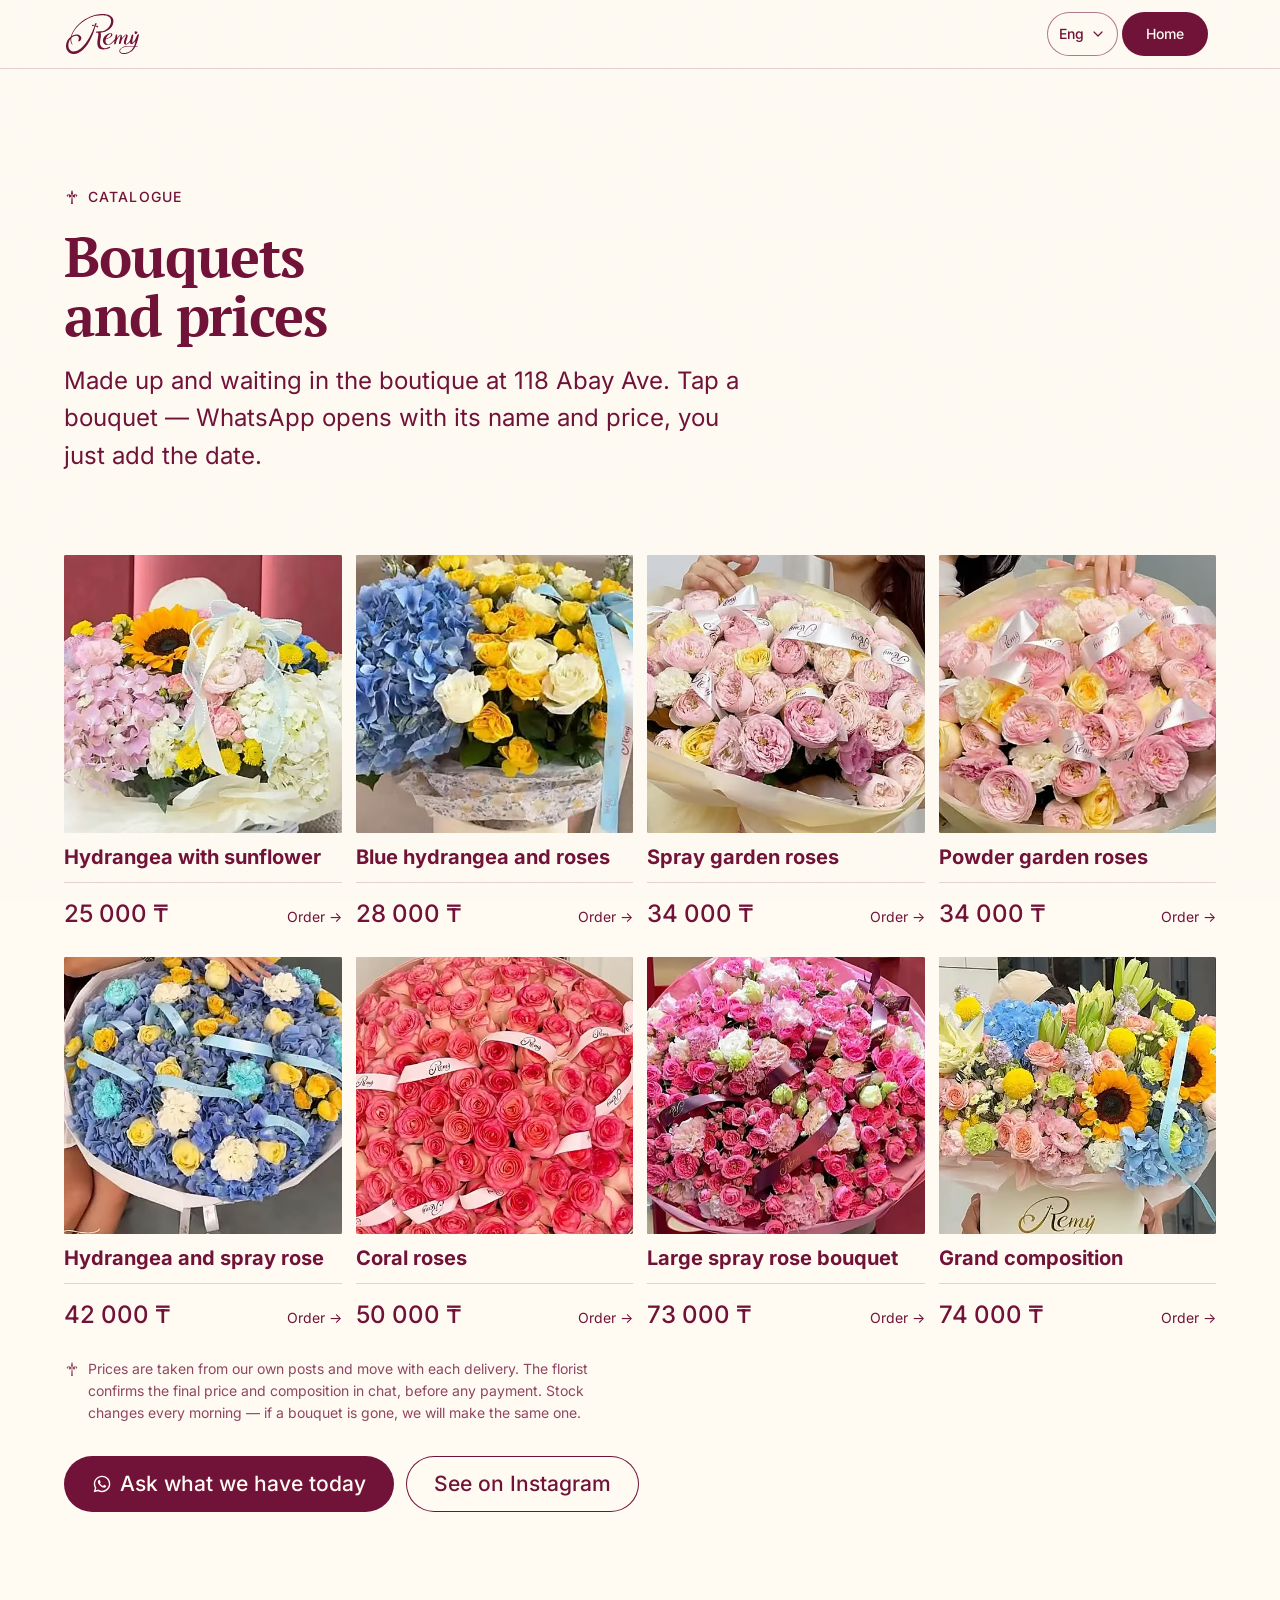
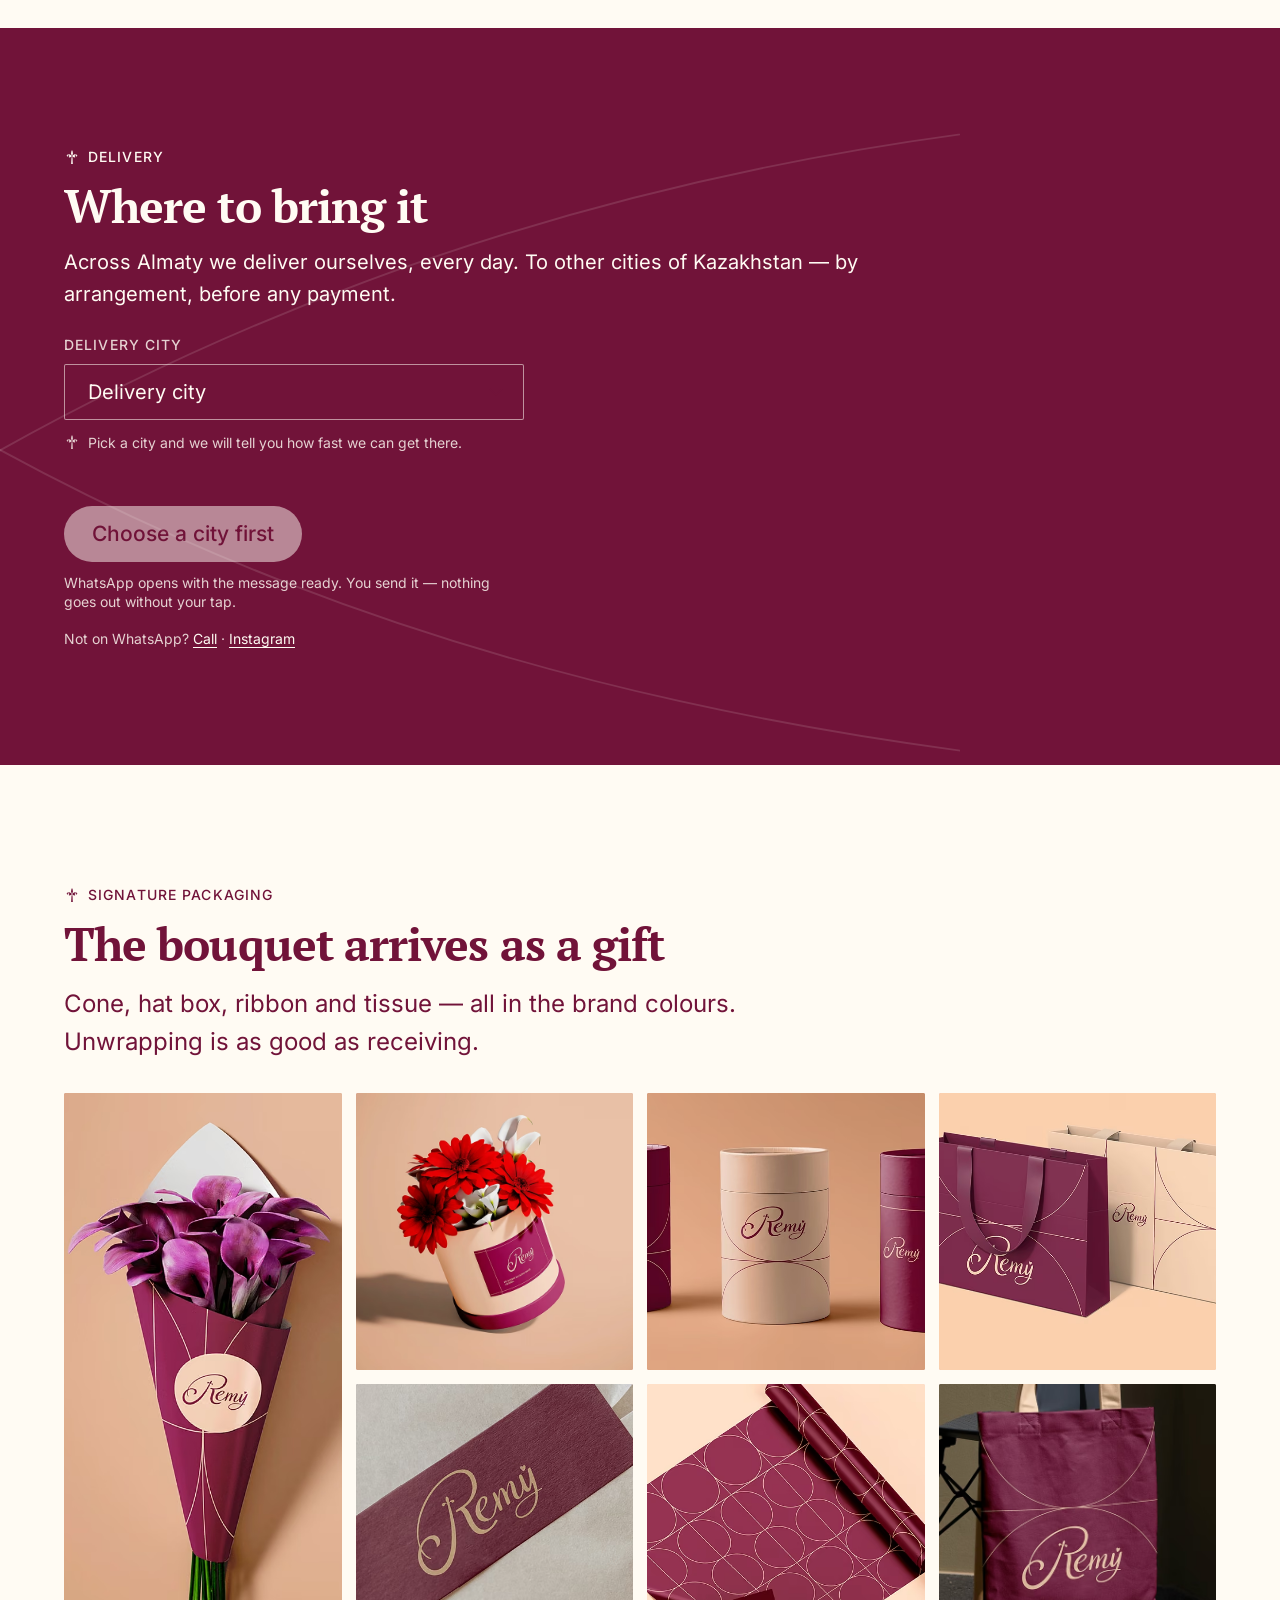
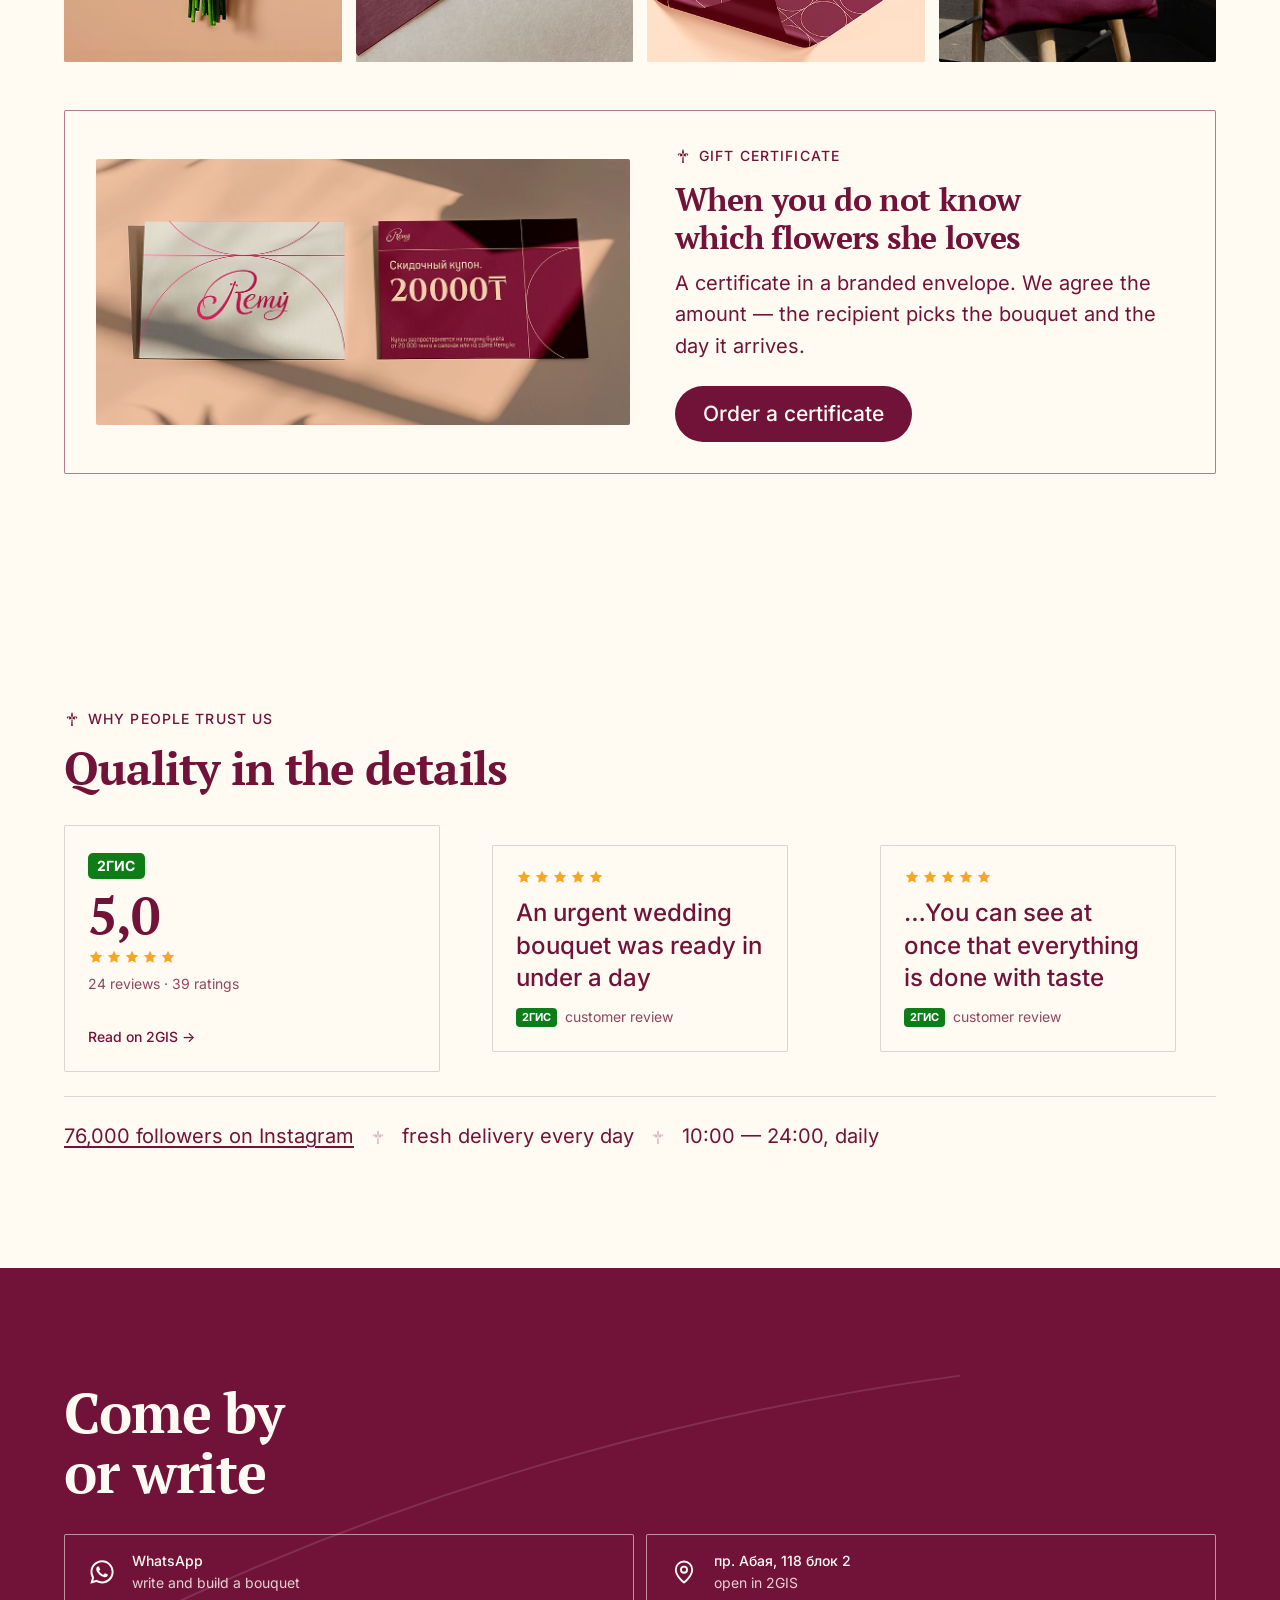
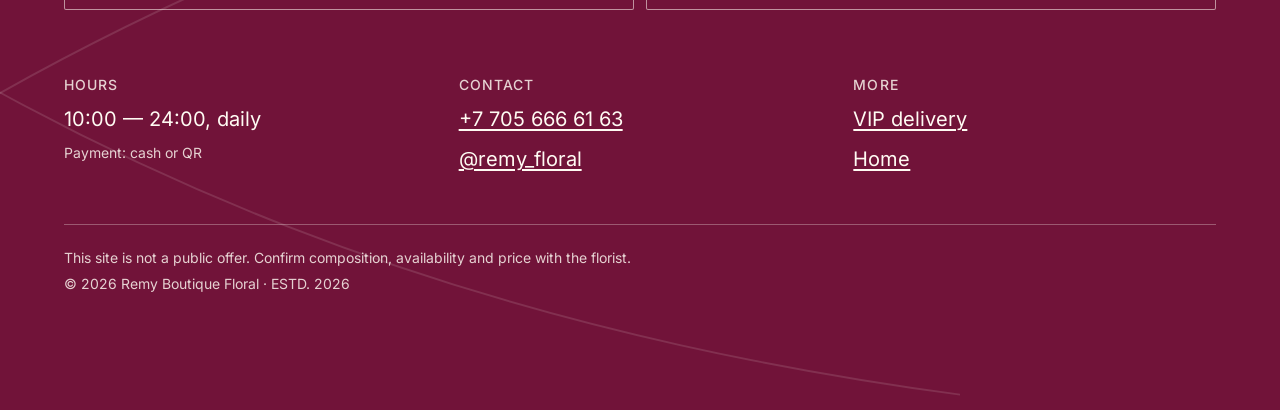
==== commit 094c4712: "Один экран, два цвета, три языка Главная — ровно один экран без прокрутки: роза с обложки брендбука," ====
--- a/catalog.html
+++ b/catalog.html
@@ -5,7 +5,7 @@
 <meta name="viewport" content="width=device-width,initial-scale=1">
 <title>Каталог букетов с ценами — Remy Boutique Floral, Алматы</title>
 <meta name="description" content="Готовые букеты Remy с ценами: от 25 000 ₸. Доставка по Алматы, 10:00 — 24:00 без выходных. Заказ в WhatsApp.">
-<meta name="theme-color" content="#711339">
+<meta name="theme-color" content="#FFFBF3">
 <link rel="canonical" href="https://a1exxx.github.io/remy-floral/catalog.html">
 
 <meta property="og:type" content="website">
@@ -24,7 +24,7 @@
 <link rel="manifest" href="assets/favicon/site.webmanifest">
 
 <link rel="preload" as="font" type="font/woff2" crossorigin
-      href="assets/fonts/ptserif-700-cyrillic.woff2">
+      href="assets/fonts/site-ptserif-700.woff2">
 <link rel="stylesheet" href="css/fonts.css">
 <link rel="stylesheet" href="css/styles.css">
 
@@ -45,38 +45,40 @@
     <path fill="currentColor" d="M12.7 9.9c1.1-1.02 2.3-1.7 3.55-1.92 1.42-.25 2.72.13 3.35 1.05.5.73.36 1.62-.3 2.04-.7.45-1.63.2-2.03-.5-.2-.36-.16-.72.06-.94.2-.2.5-.2.66-.02l.5-.5c-.48-.5-1.3-.5-1.83.03-.6.6-.7 1.6-.24 2.4.24.44.6.78 1.02.98-1.5.36-3.1.02-4.5-.94l-.5-.35.26-1.33Z"/>
     <path fill="currentColor" d="M11.35 12.2h1.3l.62 10.2h-2.54l.62-10.2Z"/>
   </symbol>
+  <symbol id="i-check" viewBox="0 0 24 24"><path fill="none" stroke="currentColor" stroke-width="1.8" stroke-linecap="round" stroke-linejoin="round" d="m5 12.5 4.5 4.5L19 7.5"/></symbol>
+  <symbol id="i-close" viewBox="0 0 24 24"><path fill="none" stroke="currentColor" stroke-width="1.6" stroke-linecap="round" d="M6 6l12 12M18 6 6 18"/></symbol>
   <symbol id="i-pin" viewBox="0 0 24 24" fill="none" stroke="currentColor" stroke-width="1.6" stroke-linejoin="round">
     <path d="M12 21s7-5.4 7-11a7 7 0 1 0-14 0c0 5.6 7 11 7 11Z"/><circle cx="12" cy="10" r="2.6"/>
   </symbol>
-  <symbol id="i-phone" viewBox="0 0 24 24" fill="none" stroke="currentColor" stroke-width="1.6" stroke-linejoin="round">
-    <path d="M6.4 3.5h3l1.6 4-2 1.3a11.5 11.5 0 0 0 5.2 5.2l1.3-2 4 1.6v3a1.9 1.9 0 0 1-2.1 1.9C10.6 19.9 4.1 13.4 3.5 5.6A1.9 1.9 0 0 1 5.4 3.5Z"/>
-  </symbol>
+  <symbol id="i-star" viewBox="0 0 24 24"><path fill="currentColor" d="m12 2.6 2.9 5.9 6.5.95-4.7 4.58 1.11 6.47L12 17.44 6.19 20.5 7.3 14.03 2.6 9.45l6.5-.95L12 2.6Z"/></symbol>
   <symbol id="i-wa" viewBox="0 0 24 24"><path fill="currentColor" d="M12.04 2c-5.46 0-9.9 4.44-9.9 9.9 0 1.75.46 3.45 1.32 4.95L2 22l5.3-1.38a9.86 9.86 0 0 0 4.74 1.2h.01c5.46 0 9.9-4.44 9.9-9.9 0-2.64-1.03-5.13-2.9-7A9.82 9.82 0 0 0 12.04 2Zm0 18.06h-.01a8.2 8.2 0 0 1-4.18-1.15l-.3-.18-3.1.81.83-3.03-.2-.31a8.19 8.19 0 0 1-1.26-4.38c0-4.54 3.7-8.23 8.23-8.23 2.2 0 4.26.86 5.82 2.41a8.18 8.18 0 0 1 2.41 5.83c0 4.54-3.7 8.23-8.24 8.23Zm4.52-6.16c-.25-.13-1.47-.72-1.69-.8-.23-.09-.39-.13-.56.12-.16.25-.64.8-.78.97-.15.16-.29.18-.53.06-.25-.13-1.05-.39-1.99-1.23-.74-.66-1.23-1.47-1.38-1.72-.14-.25-.01-.38.11-.5.11-.11.25-.29.37-.44.13-.15.17-.25.25-.42.09-.16.04-.31-.02-.43-.06-.13-.56-1.35-.77-1.84-.2-.49-.4-.42-.56-.43h-.47c-.16 0-.43.06-.65.31-.22.25-.85.84-.85 2.04s.87 2.37 1 2.53c.12.17 1.71 2.61 4.14 3.66.58.25 1.03.4 1.38.51.58.19 1.11.16 1.53.1.47-.07 1.47-.6 1.67-1.18.21-.58.21-1.08.15-1.18-.06-.11-.23-.17-.48-.29Z"/></symbol>
   <symbol id="i-ig" viewBox="0 0 24 24" fill="none" stroke="currentColor" stroke-width="1.6">
     <rect x="3" y="3" width="18" height="18" rx="5.2"/>
     <circle cx="12" cy="12" r="4.1"/>
     <circle cx="17.2" cy="6.8" r="1.15" fill="currentColor" stroke="none"/>
   </symbol>
+  <symbol id="i-chev" viewBox="0 0 24 24"><path fill="none" stroke="currentColor" stroke-width="1.8" stroke-linecap="round" stroke-linejoin="round" d="m6 9 6 6 6-6"/></symbol>
 </svg>
 
-<!-- На этой странице панель сразу на молочном фоне: бордового поля под
-     ней нет, а персиковые иконки по кремовому дают 1.41:1. -->
+<!-- Панель сразу на молочном: бордового поля под ней нет -->
 <header class="topbar is-solid" id="topbar">
   <a class="topbar__logo" href="index.html" aria-label="Remy Boutique Floral, на главную">
     <img src="assets/logo-remy.svg" alt="" width="470" height="256">
   </a>
-  <nav class="topbar__nav" aria-label="Связаться">
-    <a class="topbtn" href="index.html">На главную</a>
-    <a class="iconbtn" data-wa="question" href="#" aria-label="Написать в WhatsApp">
-      <svg viewBox="0 0 24 24" aria-hidden="true"><use href="#i-wa"/></svg>
-    </a>
-    <a class="iconbtn" href="https://www.instagram.com/remy_floral/" target="_blank" rel="noopener"
-       aria-label="Instagram Remy, откроется в новой вкладке">
-      <svg viewBox="0 0 24 24" aria-hidden="true"><use href="#i-ig"/></svg>
-    </a>
-    <a class="iconbtn iconbtn--call" href="tel:+77056666163" data-goal="call_click" aria-label="Позвонить">
-      <svg viewBox="0 0 24 24" aria-hidden="true"><use href="#i-phone"/></svg>
-    </a>
+  <nav class="topbar__nav" aria-label="Язык и ссылки">
+    <details class="lang lang--dark" id="lang">
+      <summary class="lang__btn">
+        <span class="sr-only" data-i18n="langLabel">Язык сайта</span>
+        <span class="lang__cur" id="langCur">Рус</span>
+        <svg class="lang__chev" aria-hidden="true"><use href="#i-chev"/></svg>
+      </summary>
+      <ul class="lang__menu" id="langMenu">
+        <li><button type="button" data-lang="ru" lang="ru">Рус</button></li>
+        <li><button type="button" data-lang="en" lang="en">Eng</button></li>
+        <li><button type="button" data-lang="kk" lang="kk">Қаз</button></li>
+      </ul>
+    </details>
+    <a class="topbtn" href="index.html" data-i18n="back">На главную</a>
   </nav>
 </header>
 
@@ -84,9 +86,9 @@
 
 <section class="section cat-head" aria-labelledby="cat-h">
   <div class="wrap">
-    <span class="eyebrow"><svg class="mark"><use href="#mark"/></svg>Каталог</span>
-    <h1 class="h1 h1--cat" id="cat-h">Букеты и цены</h1>
-    <p class="lead" style="margin-top:var(--s-4)">Собраны и стоят в бутике на Абая, 118. Нажмите на букет — откроется WhatsApp с его названием и ценой, останется написать дату.</p>
+    <span class="eyebrow"><svg class="mark"><use href="#mark"/></svg><span data-i18n="catEyebrow">Каталог</span></span>
+    <h1 class="h1 h1--cat" id="cat-h" data-i18n="catTitle">Букеты и цены</h1>
+    <p class="lead" style="margin-top:var(--s-4)" data-i18n="catLead">Собраны и стоят в бутике на Абая, 118. Нажмите на букет — откроется WhatsApp с его названием и ценой, останется написать дату.</p>
   </div>
 </section>
 
@@ -95,65 +97,174 @@
     <div class="cards" id="catalog"></div>
     <p class="cards-note">
       <svg class="mark" aria-hidden="true"><use href="#mark"/></svg>
-      <span>Цены взяты с наших публикаций и могут меняться вместе с поставкой. Итоговую стоимость и состав флорист подтверждает в переписке до оплаты. Наличие меняется каждое утро — если букет разобрали, соберём такой же.</span>
+      <span data-i18n="catNote">Цены взяты с наших публикаций и могут меняться вместе с поставкой. Итоговую стоимость и состав флорист подтверждает в переписке до оплаты. Наличие меняется каждое утро — если букет разобрали, соберём такой же.</span>
     </p>
 
     <div class="btn-row">
       <a class="btn btn--primary" data-wa="today" href="#">
-        <svg class="ic"><use href="#i-wa"/></svg>Спросить, что есть сегодня
+        <svg class="ic"><use href="#i-wa"/></svg><span data-i18n="catAsk">Спросить, что есть сегодня</span>
       </a>
       <a class="btn btn--ghost" href="https://www.instagram.com/remy_floral/" target="_blank" rel="noopener"
-         aria-label="Смотреть букеты в Instagram, откроется в новой вкладке">Смотреть в Instagram</a>
-    </div>
-  </div>
-</section>
-
-<section class="section on-rose" id="contact" aria-labelledby="contact-h"
-         style="padding-bottom:calc(var(--section-y) + 84px);overflow:hidden">
-  <svg class="arc arc--top" viewBox="0 0 1440 110" preserveAspectRatio="none" aria-hidden="true" focusable="false">
-    <path fill="#FFFBF3" d="M0 0v56C240 20 560 6 840 26c220 15 420 44 600 62V0Z"/>
-  </svg>
+         data-i18n="catIg">Смотреть в Instagram</a>
+    </div>
+  </div>
+</section>
+
+<!-- ══════════ ДОСТАВКА ══════════ -->
+<section class="section on-rose" id="cities" aria-labelledby="cities-h" style="overflow:hidden">
   <div class="cross" aria-hidden="true">
     <svg viewBox="0 0 600 600" preserveAspectRatio="none">
       <path d="M-60 480C140 280 380 160 660 130"/>
       <path d="M-60 140C160 360 400 450 660 480"/>
     </svg>
   </div>
-
-  <div class="wrap" style="position:relative;z-index:2">
-    <h2 class="h2 h2--wide" id="contact-h">Приезжайте или напишите</h2>
+  <div class="wrap reveal" style="position:relative;z-index:2">
+    <span class="eyebrow"><svg class="mark"><use href="#mark"/></svg><span data-i18n="cityEyebrow">Доставка</span></span>
+    <h2 class="h2" id="cities-h" style="margin-top:var(--s-2)" data-i18n="cityTitle">Куда привезти</h2>
+    <p class="body" style="margin-top:var(--s-4)" data-i18n="cityLead">По Алматы привозим сами, без выходных. В другие города Казахстана — по согласованию, до любой оплаты.</p>
+
+    <div style="margin-top:var(--s-5);max-width:460px">
+      <label class="lbl" for="city" data-i18n="cityLabel">Город доставки</label>
+      <!-- нативный select — источник истины состояния; JS только рисует шит поверх -->
+      <select id="city" class="ctl" autocomplete="address-level2"></select>
+      <button type="button" id="cityTrigger" class="ctl" hidden
+              aria-haspopup="dialog" aria-expanded="false"></button>
+      <p class="note" id="cityNote">
+        <svg class="mark"><use href="#mark"/></svg>
+        <span data-i18n="noteEmpty">Выберите город — скажем, как быстро сможем привезти.</span>
+      </p>
+
+      <div class="btn-row">
+        <a class="btn btn--primary" id="orderBtn" data-wa="order" role="button" aria-disabled="true" href="#" data-i18n="cityPickFirst">Сначала выберите город</a>
+      </div>
+      <p class="micro" style="margin-top:var(--s-3)" data-i18n="waNote">Откроется WhatsApp с готовым сообщением. Отправляете его вы — ничего не улетит без вашего нажатия.</p>
+      <p class="alt-links"><span data-i18n="altAsk">Не пользуетесь WhatsApp?</span>
+        <a class="tappable" href="tel:+77056666163" data-goal="call_click" data-i18n="call">Позвонить</a> ·
+        <a class="tappable" href="https://www.instagram.com/remy_floral/" target="_blank" rel="noopener">Instagram</a>
+      </p>
+      <p class="micro" id="waReturn" hidden role="status" style="margin-top:var(--s-3)">
+        <a href="tel:+77056666163">+7 705 666 61 63</a>
+      </p>
+    </div>
+  </div>
+</section>
+
+<!-- ══════════ УПАКОВКА И СЕРТИФИКАТ ══════════ -->
+<section class="section brandwrap" aria-labelledby="pack-h">
+  <div class="wrap reveal">
+    <span class="eyebrow"><svg class="mark"><use href="#mark"/></svg><span data-i18n="packEyebrow">Фирменная упаковка</span></span>
+    <h2 class="h2" id="pack-h" style="margin-top:var(--s-2)" data-i18n="packTitle">Букет приезжает как подарок</h2>
+    <p class="lead" style="margin-top:var(--s-4)" data-i18n="packLead">Конус, шляпная коробка, лента и тишью — всё в фирменных цветах. Разворачивать так же приятно, как получать.</p>
+
+    <div class="packs" id="packs"></div>
+
+    <div class="cert">
+      <picture class="cert__img">
+        <source srcset="assets/brand/cert.avif" type="image/avif">
+        <img src="assets/brand/cert.webp" alt="Фирменный конверт Remy и подарочный сертификат"
+             width="1100" height="547" loading="lazy" decoding="async">
+      </picture>
+      <div class="cert__body">
+        <span class="eyebrow"><svg class="mark"><use href="#mark"/></svg><span data-i18n="certEyebrow">Подарочный сертификат</span></span>
+        <h3 class="h3" style="margin-top:var(--s-2)" data-i18n="certTitle">Когда не знаете, какие цветы она любит</h3>
+        <p class="body" style="margin-top:var(--s-3)" data-i18n="certBody">Сертификат в фирменном конверте. Номинал обсудим — получатель сам выберет букет и день, когда его привезут.</p>
+        <div class="btn-row">
+          <a class="btn btn--primary" data-wa="cert" href="#" data-i18n="certBtn">Заказать сертификат</a>
+        </div>
+      </div>
+    </div>
+  </div>
+</section>
+
+<!-- ══════════ ДОВЕРИЕ ══════════ -->
+<section class="section" aria-labelledby="trust-h">
+  <div class="wrap reveal">
+    <span class="eyebrow"><svg class="mark"><use href="#mark"/></svg><span data-i18n="trustEyebrow">Почему нам верят</span></span>
+    <h2 class="h2" id="trust-h" style="margin-top:var(--s-2)" data-i18n="trustTitle">Качество в деталях</h2>
+
+    <div class="reviews">
+      <a class="rev rev--score" href="https://2gis.kz/almaty/firm/70000001115419179"
+         target="_blank" rel="noopener"
+         aria-label="Рейтинг 5,0 в 2ГИС, откроется в новой вкладке">
+        <span class="gis"><span class="gis__logo">2ГИС</span></span>
+        <b class="rev__num">5,0</b>
+        <span class="stars5" aria-hidden="true">
+          <svg><use href="#i-star"/></svg><svg><use href="#i-star"/></svg><svg><use href="#i-star"/></svg><svg><use href="#i-star"/></svg><svg><use href="#i-star"/></svg>
+        </span>
+        <span class="rev__sub" data-i18n="revSub">24 отзыва · 39 оценок</span>
+        <span class="rev__link" data-i18n="revLink">Читать в 2ГИС →</span>
+      </a>
+
+      <blockquote class="rev">
+        <span class="stars5" aria-hidden="true">
+          <svg><use href="#i-star"/></svg><svg><use href="#i-star"/></svg><svg><use href="#i-star"/></svg><svg><use href="#i-star"/></svg><svg><use href="#i-star"/></svg>
+        </span>
+        <p data-i18n="rev1">Срочный свадебный букет собрали меньше чем за сутки</p>
+        <cite><span class="gis__logo gis__logo--sm">2ГИС</span><span data-i18n="revSrc">отзыв клиента</span></cite>
+      </blockquote>
+
+      <blockquote class="rev">
+        <span class="stars5" aria-hidden="true">
+          <svg><use href="#i-star"/></svg><svg><use href="#i-star"/></svg><svg><use href="#i-star"/></svg><svg><use href="#i-star"/></svg><svg><use href="#i-star"/></svg>
+        </span>
+        <p data-i18n="rev2">…Сразу видно, всё сделано со вкусом</p>
+        <cite><span class="gis__logo gis__logo--sm">2ГИС</span><span data-i18n="revSrc">отзыв клиента</span></cite>
+      </blockquote>
+    </div>
+
+    <p class="facts-line">
+      <a href="https://www.instagram.com/remy_floral/" target="_blank" rel="noopener" data-i18n="factIg">76 000 подписчиков в Instagram</a>
+      <svg class="mark" aria-hidden="true"><use href="#mark"/></svg>
+      <span data-i18n="factFresh">свежая поставка каждый день</span>
+      <svg class="mark" aria-hidden="true"><use href="#mark"/></svg>
+      <span data-i18n="hours">10:00 — 24:00, без выходных</span>
+    </p>
+  </div>
+</section>
+
+<!-- ══════════ КОНТАКТЫ ══════════ -->
+<section class="section on-rose" id="contact" aria-labelledby="contact-h" style="overflow:hidden">
+  <div class="cross" aria-hidden="true">
+    <svg viewBox="0 0 600 600" preserveAspectRatio="none">
+      <path d="M-60 480C140 280 380 160 660 130"/>
+      <path d="M-60 140C160 360 400 450 660 480"/>
+    </svg>
+  </div>
+
+  <div class="wrap reveal" style="position:relative;z-index:2">
+    <h2 class="h2 h2--wide" id="contact-h" data-i18n="contactTitle">Приезжайте или напишите</h2>
 
     <div class="channels">
-      <a class="channel" href="https://wa.me/77056666163" data-wa="question" data-goal="wa_contact">
+      <a class="channel" data-wa="question" href="#" data-goal="wa_contact">
         <svg class="channel__ic"><use href="#i-wa"/></svg>
-        <span><b>WhatsApp</b><span>написать и собрать букет</span></span>
-      </a>
-      <a class="channel" href="https://2gis.kz/almaty/firm/70000001115419179" target="_blank" rel="noopener"
-         aria-label="Мы на карте 2ГИС, откроется в новой вкладке">
+        <span><b>WhatsApp</b><span data-i18n="chWa">написать и собрать букет</span></span>
+      </a>
+      <a class="channel" href="https://2gis.kz/almaty/firm/70000001115419179" target="_blank" rel="noopener">
         <svg class="channel__ic"><use href="#i-pin"/></svg>
-        <span><b>пр. Абая, 118 блок 2</b><span>открыть в 2ГИС</span></span>
+        <span><b>пр. Абая, 118 блок 2</b><span data-i18n="chMap">открыть в 2ГИС</span></span>
       </a>
     </div>
 
     <div class="foot">
       <div>
-        <h3>Часы</h3>
-        <p>10:00 — 24:00, без выходных</p>
-        <p class="micro" style="margin-top:var(--s-2)">Оплата: наличными или по QR</p>
+        <h3 data-i18n="footHours">Часы</h3>
+        <p data-i18n="hours">10:00 — 24:00, без выходных</p>
+        <p class="micro" style="margin-top:var(--s-2)" data-i18n="pay">Оплата: наличными или по QR</p>
       </div>
       <div>
-        <h3>Связь</h3>
+        <h3 data-i18n="footLink">Связь</h3>
         <p><a class="tappable" href="tel:+77056666163" data-goal="call_click">+7 705 666 61 63</a></p>
+        <p style="margin-top:var(--s-2)"><a class="tappable" href="https://www.instagram.com/remy_floral/" target="_blank" rel="noopener">@remy_floral</a></p>
       </div>
       <div>
-        <h3>Ещё</h3>
-        <p><a class="tappable" href="index.html#vip">VIP-доставка цветов →</a></p>
-        <p style="margin-top:var(--s-2)"><a class="tappable" href="index.html#cities">Доставка в другой город →</a></p>
+        <h3 data-i18n="footMore">Ещё</h3>
+        <p><a class="tappable" href="vip.html" data-i18n="btnVip">VIP-доставка</a></p>
+        <p style="margin-top:var(--s-2)"><a class="tappable" href="index.html" data-i18n="back">На главную</a></p>
       </div>
     </div>
 
     <div class="foot__legal">
-      <p class="micro">Сайт не является публичной офертой. Состав букета, наличие и цену уточняйте у флориста.</p>
+      <p class="micro" data-i18n="legal">Сайт не является публичной офертой. Состав букета, наличие и цену уточняйте у флориста.</p>
       <p class="micro" style="margin-top:var(--s-2)">© 2026 Remy Boutique Floral · ESTD. 2026</p>
     </div>
   </div>
@@ -163,12 +274,24 @@
 
 <div class="grain" aria-hidden="true"></div>
 
-<div class="cta-bar is-in" id="ctaBar">
-  <span class="cta-bar__ctx">Букеты от 25 000 ₸</span>
-  <a class="btn btn--ghost" href="tel:+77056666163" data-goal="call_click" aria-label="Позвонить">Позвонить</a>
-  <a class="btn btn--primary" data-wa="today" href="#">WhatsApp</a>
-</div>
-
+<dialog class="sheet" id="citySheet" aria-labelledby="sheetTitle">
+  <div class="sheet__head">
+    <div class="sheet__grip" aria-hidden="true"></div>
+    <div class="sheet__title">
+      <h3 id="sheetTitle" data-i18n="citySheet">Город доставки</h3>
+      <button type="button" class="sheet__close" id="sheetClose" aria-label="Закрыть">
+        <svg width="24" height="24"><use href="#i-close"/></svg>
+      </button>
+    </div>
+    <input type="search" class="sheet__search" id="citySearch" placeholder="Найти город"
+           data-i18n-ph="citySearch" data-i18n-aria="citySearch" autocomplete="off"
+           enterkeyhint="search" aria-controls="cityList">
+    <p class="sr-only" aria-live="polite" id="cityCount"></p>
+  </div>
+  <div class="sheet__list" id="cityList" role="listbox" aria-labelledby="sheetTitle"></div>
+</dialog>
+
+<script src="js/i18n.js" defer></script>
 <script src="js/app.js" defer></script>
 </body>
 </html>
--- a/css/fonts.css
+++ b/css/fonts.css
@@ -1,33 +1,27 @@
-/* Сгенерировано tools/subset_fonts.py — руками не править.
-   Прогон: fetch_fonts.py -> subset_fonts.py.
-   unicode-range взят из ответа Google Fonts, не из головы. */
+/* Сгенерировано tools/subset_site_fonts.py — руками не править.
+
+   Шрифты лежат локально: на открытии магазина сайт не должен
+   зависеть от чужого CDN, а лишний DNS+TLS бьёт по LCP.
+
+   В файлах ровно те знаки, что встречаются на страницах на трёх
+   языках, включая казахские ә ғ қ ң ө ү ұ һ і. Поэтому
+   unicode-range не нужен, а вес каждого файла — единицы КБ.
+
+   Shobhika из брендбука в вебе не существует; её кириллица —
+   это PT Serif знак в знак, поэтому заголовки набраны им. */
 @font-face{
-  font-family:'Inter';font-style:normal;font-weight:400 500;font-display:swap;
-  src:url(../assets/fonts/inter-400-cyrillic.woff2) format('woff2');
-  unicode-range:U+0301, U+0400-045F, U+0490-0491, U+04B0-04B1, U+2116;
+  font-family:'PT Serif';font-style:normal;font-weight:700;font-display:swap;
+  src:url(../assets/fonts/site-ptserif-700.woff2) format('woff2');
 }
 @font-face{
-  font-family:'Inter';font-style:normal;font-weight:400 500;font-display:swap;
-  src:url(../assets/fonts/inter-400-latin.woff2) format('woff2');
-  unicode-range:U+0000-00FF, U+0131, U+0152-0153, U+02BB-02BC, U+02C6, U+02DA, U+02DC, U+0304, U+0308, U+0329, U+2000-206F, U+20AC, U+2122, U+2191, U+2193, U+2212, U+2215, U+FEFF, U+FFFD;
+  font-family:'Inter';font-style:normal;font-weight:400;font-display:swap;
+  src:url(../assets/fonts/site-inter-400.woff2) format('woff2');
 }
 @font-face{
-  font-family:'PT Serif';font-style:normal;font-weight:400;font-display:swap;
-  src:url(../assets/fonts/ptserif-400-cyrillic.woff2) format('woff2');
-  unicode-range:U+0301, U+0400-045F, U+0490-0491, U+04B0-04B1, U+2116;
+  font-family:'Inter';font-style:normal;font-weight:500;font-display:swap;
+  src:url(../assets/fonts/site-inter-500.woff2) format('woff2');
 }
 @font-face{
-  font-family:'PT Serif';font-style:normal;font-weight:400;font-display:swap;
-  src:url(../assets/fonts/ptserif-400-latin.woff2) format('woff2');
-  unicode-range:U+0000-00FF, U+0131, U+0152-0153, U+02BB-02BC, U+02C6, U+02DA, U+02DC, U+0304, U+0308, U+0329, U+2000-206F, U+20AC, U+2122, U+2191, U+2193, U+2212, U+2215, U+FEFF, U+FFFD;
+  font-family:'Inter';font-style:normal;font-weight:700;font-display:swap;
+  src:url(../assets/fonts/site-inter-700.woff2) format('woff2');
 }
-@font-face{
-  font-family:'PT Serif';font-style:normal;font-weight:700;font-display:swap;
-  src:url(../assets/fonts/ptserif-700-cyrillic.woff2) format('woff2');
-  unicode-range:U+0301, U+0400-045F, U+0490-0491, U+04B0-04B1, U+2116;
-}
-@font-face{
-  font-family:'PT Serif';font-style:normal;font-weight:700;font-display:swap;
-  src:url(../assets/fonts/ptserif-700-latin.woff2) format('woff2');
-  unicode-range:U+0000-00FF, U+0131, U+0152-0153, U+02BB-02BC, U+02C6, U+02DA, U+02DC, U+0304, U+0308, U+0329, U+2000-206F, U+20AC, U+2122, U+2191, U+2193, U+2212, U+2215, U+FEFF, U+FFFD;
-}
--- a/css/styles.css
+++ b/css/styles.css
@@ -6,40 +6,45 @@
 :root{
   color-scheme: light;
 
-  /* ── Бренд (брендбук стр 12–13, неизменяемо) ─────────────── */
-  --rose-500:#711339;  --rose-400:#8B3A5C;  --rose-300:#A66582;
-  --rose-200:#C295A8;  --rose-100:#DDD0D6;
-  --peach-500:#F9CEAE; --peach-400:#FBDCC6; --peach-300:#FDEBDD;
-  --peach-200:#FEF4EC; --peach-100:#FFFAF6;
-  --cream:#FFFBF3;     --white:#FFFFFF;     --ink:#292929;
-
-  /* ── Семантика · светлое поле ────────────────────────────── */
+  /* ── Бренд: ровно два цвета ──────────────────────────────────
+     Решение заказчика (27.07): сайт живёт в двух красках брендбука,
+     они меняются местами — то фон, то текст. Персиковый и чёрный
+     из палитры сознательно не используются. Полутона делаются
+     ТОЛЬКО прозрачностью этих двух, новых оттенков не заводим. */
+  --rose-500:#711339;
+  --cream:#FFFBF3;
+
+  /* ── Семантика · молочное поле ───────────────────────────── */
   --bg:var(--cream);
-  --surface:var(--white);
-  --surface-sunken:var(--peach-100);
-  --text:var(--ink);             /* 14.09:1 на молочном */
-  --text-head:var(--rose-500);   /* 10.97:1 */
-  --text-muted:var(--rose-400);  /*  7.12:1 */
-  --border:var(--rose-300);      /*  4.23:1 — единственный легальный
-                                    цвет обводки контрола на светлом */
-  --divider:var(--rose-200);     /* 2.49:1 — только декор */
-  --hairline:var(--rose-100);    /* 1.45:1 — только декор */
+  --surface:transparent;
+  --surface-sunken:transparent;
+  --text:var(--rose-500);        /* 10.97:1 */
+  --text-head:var(--rose-500);
+  --text-muted:rgba(113,19,57,.78);   /* 7.4:1 — проходит AAA */
+  --border:rgba(113,19,57,.55);       /* 4.7:1 — обводка контрола */
+  --divider:rgba(113,19,57,.30);
+  --hairline:rgba(113,19,57,.18);     /* только декор */
   --accent:var(--rose-500);
-  --accent-hover:var(--rose-400);/* ОСВЕТЛЕНИЕ до тинта, не затемнение */
+  --accent-hover:rgba(113,19,57,.86);
   --on-accent:var(--cream);
   --focus:var(--rose-500);
-  --scrim:rgba(113,19,57,.72);   /* скрим тонирован брендом, не чёрный */
+  --scrim:rgba(113,19,57,.80);
 
   /* ── Типографика ─────────────────────────────────────────── */
+  /* Заголовки — Shobhika (её кириллица и есть PT Serif, см. брендбук
+     стр 11–13). Брендбук набирает «ИСТОРИЯ БЕСКОНЕЧНОЙ ЛЮБВИ» именно
+     засечным в капсе — так же, как на баннере со стр 38.
+     Science Gothic скачан и лежит в assets/fonts + css/fonts.css:
+     чтобы вернуть «евростайл», достаточно поменять эту строку. */
   --ff-display:"PT Serif",Georgia,"Times New Roman",serif;
   --ff-ui:"Inter",system-ui,-apple-system,"Segoe UI",sans-serif;
 
-  /* Шкала поднята на ступень по просьбе заказчика: страницу читают
-     с телефона в шумном зале, мелкий кегль там просто не читается. */
-  --fs-h1:clamp(2.875rem,1.40rem + 7.40vw,5.50rem);
-  --fs-h2:clamp(2.25rem,1.30rem + 5.00vw,4.00rem);
-  --fs-h3:clamp(2.00rem,1.15rem + 4.20vw,3.125rem);
-  --fs-h4:clamp(1.50rem,1.00rem + 2.60vw,2.25rem);
+  /* Шкала на ступень выше исходной по просьбе заказчика: страницу
+     читают с телефона в шумном зале. */
+  --fs-h1:clamp(2.50rem,1.30rem + 6.00vw,4.75rem);
+  --fs-h2:clamp(2.125rem,1.25rem + 4.40vw,3.50rem);
+  --fs-h3:clamp(1.875rem,1.15rem + 3.60vw,2.875rem);
+  --fs-h4:clamp(1.375rem,0.95rem + 2.20vw,2.00rem);
   --fs-lead:clamp(1.25rem,1.05rem + 0.85vw,1.50rem);
   --fs-body:clamp(1.0625rem,1.00rem + 0.40vw,1.25rem);
   --fs-cta:clamp(1.125rem,1.05rem + 0.45vw,1.3125rem);
@@ -87,26 +92,26 @@
   --ease-arc:cubic-bezier(.22,.61,.36,1);
 }
 
-/* Инверсия по бордовому полю */
+/* Те же две краски, поменянные местами */
 .on-rose{
   --bg:var(--rose-500);
-  --surface:var(--rose-400);
-  --surface-sunken:var(--rose-500);
-  --text:var(--peach-200);       /* 10.44:1 */
-  --text-head:var(--peach-500);  /*  7.80:1 */
-  --text-muted:var(--rose-100);  /*  7.59:1 */
-  --border:rgba(249,206,174,.34);
-  --divider:rgba(249,206,174,.18);
-  --hairline:rgba(249,206,174,.18);
-  --accent:var(--peach-500);
-  --accent-hover:var(--peach-400);
-  --on-accent:var(--rose-500);   /*  7.80:1 */
-  --focus:var(--peach-500);
+  --surface:transparent;
+  --surface-sunken:transparent;
+  --text:var(--cream);           /* 10.97:1 */
+  --text-head:var(--cream);
+  --text-muted:rgba(255,251,243,.82);  /* 7.7:1 */
+  --border:rgba(255,251,243,.55);      /* 4.9:1 */
+  --divider:rgba(255,251,243,.30);
+  --hairline:rgba(255,251,243,.12);   /* дуги-декор поверх текста были заметнее самого текста */
+  --accent:var(--cream);
+  --accent-hover:rgba(255,251,243,.88);
+  --on-accent:var(--rose-500);
+  --focus:var(--cream);
 }
 
 @media (prefers-contrast: more){
-  :root{ --text-muted:var(--rose-500); --divider:var(--rose-300); --hairline:var(--rose-300); }
-  .on-rose{ --text-muted:var(--peach-300); --divider:rgba(249,206,174,.7); }
+  :root{ --text-muted:var(--rose-500); --border:var(--rose-500); --divider:rgba(113,19,57,.6) }
+  .on-rose{ --text-muted:var(--cream); --border:var(--cream); --divider:rgba(255,251,243,.6) }
 }
 
 /* Шрифты подключены отдельным <link> на css/fonts.css в <head>.
@@ -146,9 +151,11 @@
   line-height:var(--lh-display); letter-spacing:var(--ls-display);
   color:var(--text-head); text-wrap:balance; hyphens:none;
 }
-.h1{font-size:var(--fs-h1);max-width:var(--maxw-display)}
-.h2{font-size:var(--fs-h3)}
-.h2--wide{font-size:var(--fs-h2);max-width:var(--maxw-display)}
+/* min(100%,…) — страховка от вылета длинного неразрывного слова
+   при любом кегле; перенос по-прежнему раскладывает text-wrap:balance. */
+.h1{font-size:var(--fs-h1);max-width:min(100%,var(--maxw-display))}
+.h2{font-size:var(--fs-h3);max-width:100%}
+.h2--wide{font-size:var(--fs-h2);max-width:min(100%,var(--maxw-display))}
 .h3{font-size:var(--fs-h4);line-height:var(--lh-h4)}
 .lead{font-size:var(--fs-lead);max-width:var(--maxw-lead);color:var(--text)}
 .body{max-width:var(--maxw-text);color:var(--text);text-wrap:pretty}
@@ -190,8 +197,8 @@
 .btn[aria-disabled="true"]:active{transform:none}
 @media (hover:hover){
   .btn--primary:hover{background:var(--accent-hover)}
-  .btn--ghost:hover{background:var(--peach-200)}
-  .on-rose .btn--ghost:hover{background:rgba(249,206,174,.12)}
+  .btn--ghost:hover{background:rgba(113,19,57,.08)}
+  .on-rose .btn--ghost:hover{background:rgba(255,251,243,.14)}
 }
 .btn-row{display:flex;flex-direction:column;gap:var(--s-3);margin-top:var(--s-6)}
 .btn-row .btn{width:100%}
@@ -211,7 +218,7 @@
 .cross svg{position:absolute;width:150%;height:150%;left:-25%;top:-20%;
            stroke:var(--hairline);fill:none;stroke-width:1}
 .watermark{position:absolute;right:-24px;bottom:-24px;width:120px;height:120px;
-           color:rgba(249,206,174,.14);pointer-events:none}
+           color:rgba(255,251,243,.14);pointer-events:none}
 
 /* ── Grain: один фиксированный слой на всю страницу ────────── */
 .grain{
@@ -239,7 +246,7 @@
 .topbtn{
   display:inline-flex;align-items:center;height:var(--tap);
   padding-inline:var(--s-5);margin-right:var(--s-2);
-  border-radius:var(--r-pill);background:var(--peach-500);color:var(--rose-500);
+  border-radius:var(--r-pill);background:var(--cream);color:var(--rose-500);
   font-family:var(--ff-ui);font-weight:var(--fw-med);font-size:var(--fs-micro);
   text-decoration:none;white-space:nowrap;
   transition:background-color var(--dur-2) var(--ease-out),
@@ -247,24 +254,24 @@
              transform var(--dur-1) var(--ease-out);
 }
 .topbtn:active{transform:scale(.96)}
-.topbtn:focus-visible{outline:2px solid var(--peach-500);outline-offset:3px}
+.topbtn:focus-visible{outline:2px solid var(--cream);outline-offset:3px}
 .topbar.is-solid .topbtn{background:var(--rose-500);color:var(--cream)}
 .topbar.is-solid .topbtn:focus-visible{outline-color:var(--rose-500)}
 @media (hover:hover){
-  .topbtn:hover{background:var(--peach-400)}
-  .topbar.is-solid .topbtn:hover{background:var(--rose-400)}
+  .topbtn:hover{background:rgba(255,251,243,.86)}
+  .topbar.is-solid .topbtn:hover{background:rgba(113,19,57,.86)}
 }
 .iconbtn{
   width:var(--tap);height:var(--tap);display:grid;place-items:center;
-  border-radius:var(--r-pill);color:var(--peach-500);
+  border-radius:var(--r-pill);color:var(--cream);
   transition:background-color var(--dur-2) var(--ease-out),
              color var(--dur-2) var(--ease-out),
              transform var(--dur-1) var(--ease-out);
 }
 .iconbtn svg{width:22px;height:22px}
 .iconbtn:active{transform:scale(.92)}
-.iconbtn:focus-visible{outline:2px solid var(--peach-500);outline-offset:2px}
-@media (hover:hover){ .iconbtn:hover{background:rgba(249,206,174,.16)} }
+.iconbtn:focus-visible{outline:2px solid var(--cream);outline-offset:2px}
+@media (hover:hover){ .iconbtn:hover{background:rgba(255,251,243,.16)} }
 
 /* после ухода с hero панель садится на молочный фон и меняет цвета */
 .topbar.is-solid{
@@ -273,77 +280,183 @@
 }
 .topbar.is-solid .iconbtn{color:var(--rose-500)}
 .topbar.is-solid .iconbtn:focus-visible{outline-color:var(--rose-500)}
-@media (hover:hover){ .topbar.is-solid .iconbtn:hover{background:var(--peach-200)} }
+@media (hover:hover){ .topbar.is-solid .iconbtn:hover{background:rgba(113,19,57,.08)} }
 @supports not (backdrop-filter:blur(1px)){ .topbar.is-solid{background:var(--cream)} }
 /* телефон в панели дублирует липкую нижнюю кнопку — на мобиле лишний */
 @media (max-width:559px){ .iconbtn--call{display:none} }
-
-/* ═══ HERO ═══════════════════════════════════════════════════ */
-.hero{
-  position:relative;isolation:isolate;background:var(--bg);color:var(--text);
-  padding:calc(var(--tap) + var(--s-6) + env(safe-area-inset-top)) 0 0;
+/* На 320px панель не сходилась: логотип + пилюля + четыре иконки не
+   влезают. Убираем 2ГИС (он есть в шапке отзывов и в футере) и жмём
+   пилюлю — «Каталог» важнее карты. */
+@media (max-width:399px){
+  .iconbtn--map{display:none}
+  .topbtn{padding-inline:var(--s-4)}
+}
+
+/* ═══ ОБЛОЖКА — один экран ═══════════════════════════════════
+   Заказчик: «лендинг короткий, чтобы вниз не крутилось». Поэтому
+   главная — ровно один экран: роза, логотип, строка бренда и
+   действия. Всё остальное живёт на страницах, куда ведут кнопки. */
+.body--cover{min-height:100dvh}
+.cover{
+  position:relative;isolation:isolate;
   min-height:100dvh;                    /* НЕ 100vh — на мобиле схлопнется */
   display:grid;grid-template-rows:1fr auto;
-}
-/* Обложка, а не текстовый блок: логотип, одна строка, три действия.
-   Поэтому по центру — так же, как титул брендбука. */
-.hero__mid{display:flex;flex-direction:column;justify-content:center;align-items:center;
-           text-align:center;gap:var(--s-5);
-           /* нижний отступ обязан быть больше высоты дуги (до 120px),
-              иначе арка молочного блока срезает нижнюю строку */
-           padding-block:var(--s-5) clamp(76px,13vw,150px)}
-.hero__mark{width:clamp(190px,44vw,340px);height:auto}
-.hero__h1{color:var(--text);margin-inline:auto} /* #FEF4EC на бордовом = 10.44:1 */
-.hero__eyebrow{color:var(--peach-400);letter-spacing:.12em}
-/* Дуга живёт на верхней кромке молочного блока, а не на дне .hero:
-   иначе .hero__cta со своим фоном просто накрывает её. */
-.hero__cta{
-  position:relative;z-index:var(--z-content);
-  background:var(--cream);color:var(--ink);
-  padding-block:var(--s-6) var(--s-8);
-  /* Блок кремовый внутри .on-rose — токены обязаны вернуться к светлому
-     полю. Иначе кнопки красятся персиковым по кремовому: 1.41:1. */
-  --text:var(--ink);
-  --text-head:var(--rose-500);
-  --text-muted:var(--rose-400);
-  --accent:var(--rose-500);
-  --accent-hover:var(--rose-400);
-  --on-accent:var(--cream);
-  --focus:var(--rose-500);
-  --border:var(--rose-300);
-}
-/* Дуга — inline SVG, а не mask на псевдоэлементе: маска радиальным
-   градиентом на такой пологой дуге визуально неотличима от прямой. */
-.hero__arc{
-  position:absolute;left:0;right:0;bottom:100%;width:100%;
-  height:clamp(52px,13vw,120px);display:block;pointer-events:none;
-}
-.hero__cta .btn-row{margin-top:0}
-.btn-row--hero{justify-content:center}
-.hero__meta{margin-top:var(--s-4);color:var(--rose-400);text-align:center}
-.hero__meta a{color:var(--rose-500);text-underline-offset:3px;
-              display:inline-block;padding-block:14px;margin-block:-14px}
-
-/* Фон hero: фото на всю площадь + бордовая вуаль. Вуаль обязательна —
-   без неё белый текст по светлым лепесткам нечитаем, а бренд теряется. */
-.hero__bg{position:absolute;inset:0;z-index:0;display:block}
-.hero__bg img{width:100%;height:100%;object-fit:cover;object-position:50% 46%}
-.hero__veil{
+  padding:calc(var(--tap) + var(--s-6) + env(safe-area-inset-top))
+          var(--pad-x)
+          calc(var(--s-6) + env(safe-area-inset-bottom));
+  color:var(--text);
+}
+/* без этого длинное неразрывное слово раздувает грид шире экрана */
+.cover > *{min-width:0}
+
+.cover__bg{position:absolute;inset:0;z-index:0;display:block}
+.cover__bg img{width:100%;height:100%;object-fit:cover;object-position:50% 50%}
+/* Вуаль лёгкая: заказчик просил, чтобы розу было ХОРОШО видно.
+   Текст всё равно читается — лепестки в кадре тёмно-бордовые,
+   а под кнопками стоит отдельное затемнение снизу. */
+.cover__veil{
   position:absolute;inset:0;z-index:1;pointer-events:none;
-  /* Вуаль ровно настолько, чтобы текст читался: роза сама тёмно-бордовая.
-     Раньше она была плотнее и превращала фото в плоскую заливку. */
-  /* Виньетка, а не боковой градиент: заголовок теперь по центру,
-     и односторонняя затемнёнка слева читалась бы как ошибка. */
   background:
-    linear-gradient(180deg,rgba(40,0,17,.26) 0%,rgba(52,4,22,.08) 42%,rgba(78,10,38,.38) 100%),
-    radial-gradient(122% 80% at 50% 44%,rgba(40,0,17,0) 38%,rgba(40,0,17,.38) 100%);
-}
-.hero__inner{position:relative;z-index:var(--z-content)}
-.hero__h1,.hero .lead,.hero .eyebrow{text-shadow:0 1px 14px rgba(48,0,20,.45)}
-
-@media (min-width:1024px){
-  .hero__mid{max-width:60ch;margin-inline:auto}
-  .hero__bg img{object-position:50% 45%}
+    linear-gradient(180deg,rgba(46,2,20,.34) 0%,rgba(46,2,20,0) 26%,
+                            rgba(46,2,20,0) 46%,rgba(46,2,20,.52) 100%);
+}
+.cover__inner,.cover__actions{position:relative;z-index:var(--z-content)}
+
+.cover__inner{
+  display:flex;flex-direction:column;align-items:center;justify-content:center;
+  text-align:center;gap:clamp(14px,2.6vh,26px);
+}
+.cover__mark{width:clamp(190px,50vw,400px);height:auto}
+/* Капс в засечном — так же, как брендбук набирает эту фразу на
+   баннере (стр 38) и на витрине (стр 35).
+   Размер в vw, а не в clamp по rem: строка обязана остаться в ОДНУ
+   линию на любой ширине, а её длина растёт вместе с экраном. */
+.cover__title{
+  font-family:var(--ff-display);font-weight:var(--fw-bold);
+  font-size:clamp(0.8125rem,4.6vw,1.625rem);
+  text-transform:uppercase;letter-spacing:.10em;white-space:nowrap;
+  color:var(--cream);margin:0;line-height:1.2;
+  text-shadow:0 1px 16px rgba(40,0,17,.55);
+}
+.cover__city{
+  font-family:var(--ff-ui);font-weight:var(--fw-med);
+  font-size:var(--fs-micro);text-transform:uppercase;letter-spacing:.22em;
+  color:var(--text-muted);margin:0;
+  text-shadow:0 1px 12px rgba(40,0,17,.55);
+}
+
+.cover__actions{
+  width:100%;max-width:440px;margin-inline:auto;
+  display:flex;flex-direction:column;gap:var(--s-3);
+  padding-top:clamp(20px,4vh,44px);
+}
+.cover__row{display:flex;gap:var(--s-3)}
+.cover__row .abtn{flex:1 1 0;min-width:0}
+.cover__hours{
+  margin:var(--s-2) 0 0;text-align:center;
+  font-size:var(--fs-micro);color:var(--text-muted);
+  text-shadow:0 1px 12px rgba(40,0,17,.55);
+}
+
+/* Кнопка обложки. Две краски: залитая — молочная с бордовым текстом,
+   контурная — молочный контур и молочный текст по розе. */
+.abtn{
+  min-height:54px;display:flex;align-items:center;justify-content:center;
+  gap:var(--s-2);padding:10px var(--s-5);border-radius:var(--r-pill);
+  font-family:var(--ff-ui);font-weight:var(--fw-med);font-size:var(--fs-cta);
+  line-height:1.2;text-align:center;text-decoration:none;
+  text-transform:uppercase;letter-spacing:.06em;
+  color:var(--cream);box-shadow:inset 0 0 0 1px var(--cream);
+  background:rgba(46,2,20,.30);
+  transition:background-color var(--dur-2) var(--ease-out),
+             color var(--dur-2) var(--ease-out),
+             transform var(--dur-1) var(--ease-out);
+}
+.abtn--solid{background:var(--cream);color:var(--rose-500)}  /* 10.97:1 */
+.abtn--sm{min-height:46px;font-size:var(--fs-micro);letter-spacing:.04em;
+          padding-inline:var(--s-4)}
+.abtn:active{transform:scale(.985)}
+.abtn:focus-visible{outline:2px solid var(--cream);outline-offset:3px}
+@media (hover:hover){
+  .abtn:hover{background:rgba(255,251,243,.16)}
+  .abtn--solid:hover{background:rgba(255,251,243,.86)}
+}
+
+/* На широком экране три главных действия встают в ряд — экран
+   низкий, а колонка из пяти кнопок его переполняет. */
+@media (min-width:900px) and (min-height:560px){
+  /* auto, а не 1fr: равные колонки резали «ЗАКАЗАТЬ В WHATSAPP»
+     на две строки, пока соседи стояли в одну. */
+  .cover__actions{max-width:1040px;display:grid;
+                  grid-template-columns:repeat(3,auto);
+                  justify-content:center;gap:var(--s-4);align-items:stretch}
+  .cover__actions > .abtn{padding-inline:var(--s-7)}
+  .cover__row{grid-column:1 / -1;justify-content:center}
+  .cover__row .abtn{flex:0 1 320px}
+  .cover__hours{grid-column:1 / -1}
+}
+
+/* Панель обложки: логотипа в ней нет, поэтому прижимаем к правому краю */
+.topbar--right{justify-content:flex-end}
+
+/* ═══ ВНУТРЕННЯЯ СТРАНИЦА НА БОРДОВОМ ═════════════════════════ */
+.page-rose{background:var(--rose-500)}
+.inner{
+  position:relative;overflow:hidden;background:var(--rose-500);
+  min-height:100dvh;
+  padding:calc(var(--tap) + var(--s-7) + env(safe-area-inset-top)) 0
+          calc(var(--section-y) + env(safe-area-inset-bottom));
+}
+.inner__body{position:relative;z-index:2;max-width:820px}
+
+/* Полоска мелких кнопок вместо футера: вся информация живёт
+   в кнопках, как просил заказчик. */
+.endbar{
+  margin-top:var(--s-8);padding-top:var(--s-6);
+  border-top:1px solid var(--divider);
+  display:flex;flex-wrap:wrap;gap:var(--s-3);
+}
+.endbar .abtn{flex:1 1 210px}
+
+/* ═══ ПЕРЕКЛЮЧАТЕЛЬ ЯЗЫКА ════════════════════════════════════ */
+.lang{position:relative}
+.lang__btn{
+  list-style:none;cursor:pointer;
+  height:var(--tap);padding-inline:var(--s-3);
+  display:inline-flex;align-items:center;gap:6px;
+  border-radius:var(--r-pill);box-shadow:inset 0 0 0 1px var(--border);
+  font-size:var(--fs-micro);font-weight:var(--fw-med);color:var(--accent);
+  transition:background-color var(--dur-2) var(--ease-out);
+}
+.lang__btn::-webkit-details-marker{display:none}
+.lang__btn:focus-visible{outline:2px solid var(--focus);outline-offset:2px}
+.lang__chev{width:16px;height:16px;flex:none;
+            transition:transform var(--dur-2) var(--ease-out)}
+.lang[open] .lang__chev{transform:rotate(180deg)}
+@media (hover:hover){ .lang__btn:hover{background:rgba(255,251,243,.14)} }
+.topbar.is-solid .lang__btn:hover,
+.lang--dark .lang__btn:hover{background:rgba(113,19,57,.08)}
+
+.lang__menu{
+  position:absolute;top:calc(100% + 6px);right:0;z-index:var(--z-sheet);
+  min-width:132px;padding:6px;margin:0;list-style:none;
+  background:var(--rose-500);border-radius:14px;
+  box-shadow:0 12px 28px -10px rgba(40,0,17,.55),inset 0 0 0 1px rgba(255,251,243,.28);
+}
+.lang--dark .lang__menu{background:var(--cream);
+  box-shadow:0 12px 28px -10px rgba(40,0,17,.30),inset 0 0 0 1px rgba(113,19,57,.28)}
+.lang__menu button{
+  width:100%;min-height:var(--tap);padding-inline:var(--s-4);
+  display:flex;align-items:center;background:none;border:0;cursor:pointer;
+  border-radius:10px;font-size:var(--fs-micro);color:var(--cream);text-align:left;
+}
+.lang--dark .lang__menu button{color:var(--rose-500)}
+.lang__menu button[aria-current="true"]{background:rgba(255,251,243,.18);font-weight:var(--fw-med)}
+.lang--dark .lang__menu button[aria-current="true"]{background:rgba(113,19,57,.10)}
+.lang__menu button:focus-visible{outline:2px solid currentColor;outline-offset:-2px}
+@media (hover:hover){
+  .lang__menu button:hover{background:rgba(255,251,243,.12)}
+  .lang--dark .lang__menu button:hover{background:rgba(113,19,57,.07)}
 }
 
 /* ═══ ТРИПТИХ ════════════════════════════════════════════════ */
@@ -395,14 +508,22 @@
 .card__img img{width:100%;height:100%;object-fit:cover;display:block;
                transition:transform var(--dur-5) var(--ease-out)}
 .card__name{
-  font-family:var(--ff-display);font-weight:var(--fw-bold);
+  /* Не заголовочным шрифтом: расширенный Black на 17px даёт по два
+     слова в строку и ломает сетку карточек. */
+  font-family:var(--ff-ui);font-weight:var(--fw-bold);
   font-size:var(--fs-body);line-height:1.25;color:var(--text-head);
-  letter-spacing:var(--ls-display);text-wrap:pretty;
+  text-wrap:pretty;
 }
 .card__foot{
   margin-top:auto;padding-top:var(--s-3);border-top:1px solid var(--hairline);
-  display:flex;align-items:baseline;justify-content:space-between;
-  gap:2px var(--s-2);flex-wrap:wrap;   /* на узкой карточке «Заказать» уходит вниз, а не жмёт цену */
+  /* На узкой карточке — строго в столбик. При flex-wrap перенос случался
+     только у части карточек, и линии в соседних колонках вставали на
+     разной высоте. Фиксированная раскладка гарантирует выравнивание. */
+  display:flex;flex-direction:column;gap:2px;
+}
+@media (min-width:900px){
+  .card__foot{flex-direction:row;align-items:baseline;
+              justify-content:space-between;gap:var(--s-2)}
 }
 .card__price{font-size:var(--fs-lead);font-weight:var(--fw-med);color:var(--text)}
 .card__go{font-size:var(--fs-micro);color:var(--accent);white-space:nowrap}
@@ -472,20 +593,22 @@
   position:relative;overflow:hidden;border-radius:var(--r-panel);isolation:isolate;
 }
 .vip > :not(.cross):not(.watermark){position:relative;z-index:2}
+/* min-height, а не height: при выросшем кегле длинная надпись
+   переносилась на вторую строку и вылезала за пилюлю. */
 .chip{
-  display:inline-flex;align-items:center;gap:var(--s-2);height:28px;
-  padding-inline:var(--s-3);border-radius:var(--r-pill);
-  background:var(--peach-500);color:var(--rose-500);   /* 7.80:1 */
+  display:inline-flex;align-items:center;gap:var(--s-2);
+  min-height:30px;padding:5px var(--s-4);border-radius:var(--r-pill);
+  background:var(--cream);color:var(--rose-500);   /* 7.80:1 */
   font-size:var(--fs-micro);font-weight:var(--fw-med);letter-spacing:var(--ls-caps);
-  text-transform:uppercase;
-}
-.chip__dot{width:6px;height:6px;border-radius:50%;background:currentColor;
+  text-transform:uppercase;line-height:1.25;text-align:left;
+}
+.chip__dot{width:6px;height:6px;flex:none;border-radius:50%;background:currentColor;
            animation:pulse 2800ms ease-in-out infinite}
 @keyframes pulse{0%,100%{opacity:.35}50%{opacity:1}}
 
 .steps{margin-top:var(--s-6);display:grid;gap:var(--s-4)}
 .step{display:grid;grid-template-columns:auto 1fr;gap:var(--s-3);align-items:start}
-.step__n{font-family:var(--ff-display);font-size:var(--fs-micro);
+.step__n{font-family:var(--ff-ui);font-weight:var(--fw-med);font-size:var(--fs-micro);
          color:var(--text-head);letter-spacing:var(--ls-caps);padding-top:3px}
 .step b{display:block;color:var(--text-head);font-weight:var(--fw-med)}
 .step span{font-size:var(--fs-micro);color:var(--text-muted)}
@@ -508,7 +631,7 @@
 /* ── Фирменные носители и сертификат ───────────────────────────
    Мокапы из брендбука сняты на персиковом фоне, поэтому секция
    идёт на молочном: персиковые плашки читаются как единый набор. */
-.brandwrap{background:var(--peach-200)}
+.brandwrap{background:var(--bg)}
 
 /* На мобиле — лента с горизонтальным скроллом: сеткой семь носителей
    добавляли странице ~800px высоты, а листать их приятнее.
@@ -530,7 +653,7 @@
 }
 .pack{
   position:relative;overflow:hidden;border-radius:var(--r-hair);
-  background:var(--peach-300) center/cover;aspect-ratio:1/1;
+  background:rgba(113,19,57,.10) center/cover;aspect-ratio:1/1;
   box-shadow:inset 0 0 0 1px rgba(113,19,57,.10);
 }
 .pack img{width:100%;height:100%;object-fit:cover;display:block}
@@ -567,7 +690,9 @@
   box-shadow:inset 0 0 0 1px var(--hairline);
   text-decoration:none;color:inherit;
 }
-.rev p{font-family:var(--ff-display);font-size:var(--fs-lead);
+/* Цитата — чужая речь, поэтому не заголовочным: расширенный Black
+   превращал бы отзыв клиента в лозунг. */
+.rev p{font-family:var(--ff-ui);font-weight:500;font-size:var(--fs-lead);
        color:var(--text-head);line-height:1.35;text-wrap:pretty;flex:1}
 .rev cite{display:flex;align-items:center;gap:var(--s-2);
           font-style:normal;font-size:var(--fs-micro);color:var(--text-muted)}
@@ -587,8 +712,9 @@
 
 .rev--score{gap:var(--s-2);transition:box-shadow var(--dur-2) var(--ease-out)}
 .rev--score .rev__num{
-  font-family:var(--ff-display);font-weight:var(--fw-bold);
-  font-size:clamp(2.75rem,2rem + 3.4vw,3.75rem);line-height:.95;
+  font-family:var(--ff-display);font-weight:900;font-stretch:150%;
+  font-style:oblique 9deg;
+  font-size:clamp(2.5rem,1.9rem + 2.8vw,3.25rem);line-height:1;
   letter-spacing:var(--ls-display);color:var(--text-head);
 }
 .rev--score .rev__sub{font-size:var(--fs-micro);color:var(--text-muted)}
@@ -638,7 +764,7 @@
 .channel span{display:block;font-size:var(--fs-micro);color:var(--text-muted)}
 .channel:active{transform:scale(.99)}
 .channel:focus-visible{outline:2px solid var(--focus);outline-offset:3px}
-@media (hover:hover){ .channel:hover{background:var(--rose-300)} }
+@media (hover:hover){ .channel:hover{background:rgba(255,251,243,.12)} }
 
 .foot{margin-top:var(--s-8);display:grid;gap:var(--s-6)}
 @media (min-width:760px){ .foot{grid-template-columns:repeat(3,1fr)} }
@@ -658,7 +784,7 @@
   transition:transform var(--dur-4) var(--ease-out),opacity var(--dur-4) var(--ease-out);
 }
 .cta-bar.is-in{transform:none;opacity:1}
-.cta-bar__ctx{flex:1;min-width:0;font-size:var(--fs-micro);color:var(--rose-400);
+.cta-bar__ctx{flex:1;min-width:0;font-size:var(--fs-micro);color:var(--text-muted);
               overflow:hidden;text-overflow:ellipsis;white-space:nowrap}
 .cta-bar .btn{min-height:var(--tap);padding-inline:var(--s-5);font-size:var(--fs-micro)}
 @supports not (backdrop-filter:blur(1px)){ .cta-bar{background:var(--cream)} }
@@ -667,45 +793,45 @@
 /* ── Bottom sheet ──────────────────────────────────────────── */
 dialog.sheet{
   position:fixed;inset:auto 0 0 0;width:100%;max-width:640px;margin-inline:auto;
-  max-height:88dvh;border:0;padding:0;background:var(--cream);color:var(--ink);
+  max-height:88dvh;border:0;padding:0;background:var(--cream);color:var(--rose-500);
   border-radius:24px 24px 0 0;box-shadow:var(--sh-sheet);
   overscroll-behavior:contain;z-index:var(--z-sheet);
 }
 dialog.sheet::backdrop{background:var(--scrim)}
 .sheet__head{position:sticky;top:0;background:var(--cream);padding:var(--s-3) var(--s-5) var(--s-4);
              border-bottom:1px solid var(--hairline);z-index:2}
-.sheet__grip{width:40px;height:4px;border-radius:var(--r-pill);background:var(--rose-200);
+.sheet__grip{width:40px;height:4px;border-radius:var(--r-pill);background:rgba(113,19,57,.35);
              margin:0 auto var(--s-4)}
 .sheet__title{display:flex;align-items:center;justify-content:space-between;gap:var(--s-3)}
-.sheet__title h3{font-family:var(--ff-display);font-size:1.25rem;color:var(--rose-500)}
+.sheet__title h3{font-family:var(--ff-ui);font-weight:var(--fw-bold);font-size:1.25rem;color:var(--rose-500)}
 .sheet__close{width:44px;height:44px;display:grid;place-items:center;background:none;
               border:0;border-radius:50%;cursor:pointer;color:var(--rose-500)}
 .sheet__close:focus-visible{outline:2px solid var(--focus);outline-offset:2px}
 .sheet__search{width:100%;min-height:48px;margin-top:var(--s-3);padding:0 var(--s-4);
-               background:var(--white);border:0;box-shadow:inset 0 0 0 1px var(--rose-300);
+               background:transparent;border:0;box-shadow:inset 0 0 0 1px rgba(113,19,57,.55);
                border-radius:var(--r-hair);font-size:var(--fs-body)}
 .sheet__search:focus-visible{outline:2px solid var(--focus);outline-offset:2px}
 .sheet__list{overflow-y:auto;max-height:calc(88dvh - 150px);padding-bottom:var(--s-5)}
 .grp{padding:var(--s-5) var(--s-5) var(--s-2);font-size:var(--fs-micro);
-     letter-spacing:var(--ls-caps);text-transform:uppercase;color:var(--rose-400)}
+     letter-spacing:var(--ls-caps);text-transform:uppercase;color:var(--text-muted)}
 .opt{
   width:100%;min-height:var(--row);display:flex;align-items:center;gap:var(--s-3);
   padding:0 var(--s-5);background:none;border:0;cursor:pointer;text-align:left;
-  border-bottom:1px solid var(--rose-100);touch-action:manipulation;color:var(--ink);
+  border-bottom:1px solid rgba(113,19,57,.16);touch-action:manipulation;color:var(--rose-500);
 }
 .opt:last-child{border-bottom:0}
 .opt__name{flex:1}
 .opt__chip{font-size:var(--fs-micro);padding:3px var(--s-2);border-radius:var(--r-pill)}
-.opt__chip--now{background:var(--peach-400);color:var(--rose-500)}
-.opt__chip--ask{box-shadow:inset 0 0 0 1px var(--rose-200);color:var(--rose-400)}
+.opt__chip--now{background:var(--rose-500);color:var(--cream)}
+.opt__chip--ask{box-shadow:inset 0 0 0 1px rgba(113,19,57,.40);color:var(--text-muted)}
 /* без боковой полоски: выбранное состояние уже несут фон и галка,
    а цветной border-left на пункте списка — типовой AI-приём */
-.opt[aria-selected="true"]{background:var(--peach-200)}
+.opt[aria-selected="true"]{background:rgba(113,19,57,.09)}
 .opt:focus-visible{outline:2px solid var(--focus);outline-offset:-2px}
 .opt__check{width:24px;height:24px;color:var(--rose-500);opacity:0;transform:scale(.8);
             transition:opacity var(--dur-3) var(--ease-out),transform var(--dur-3) var(--ease-out)}
 .opt[aria-selected="true"] .opt__check{opacity:1;transform:none}
-.sheet__empty{padding:var(--s-7) var(--s-5);text-align:center;color:var(--rose-400)}
+.sheet__empty{padding:var(--s-7) var(--s-5);text-align:center;color:var(--text-muted)}
 
 /* ── Reveal: базовое состояние = финальное (иначе FOUC) ────── */
 .reveal{opacity:1;transform:none;filter:none}
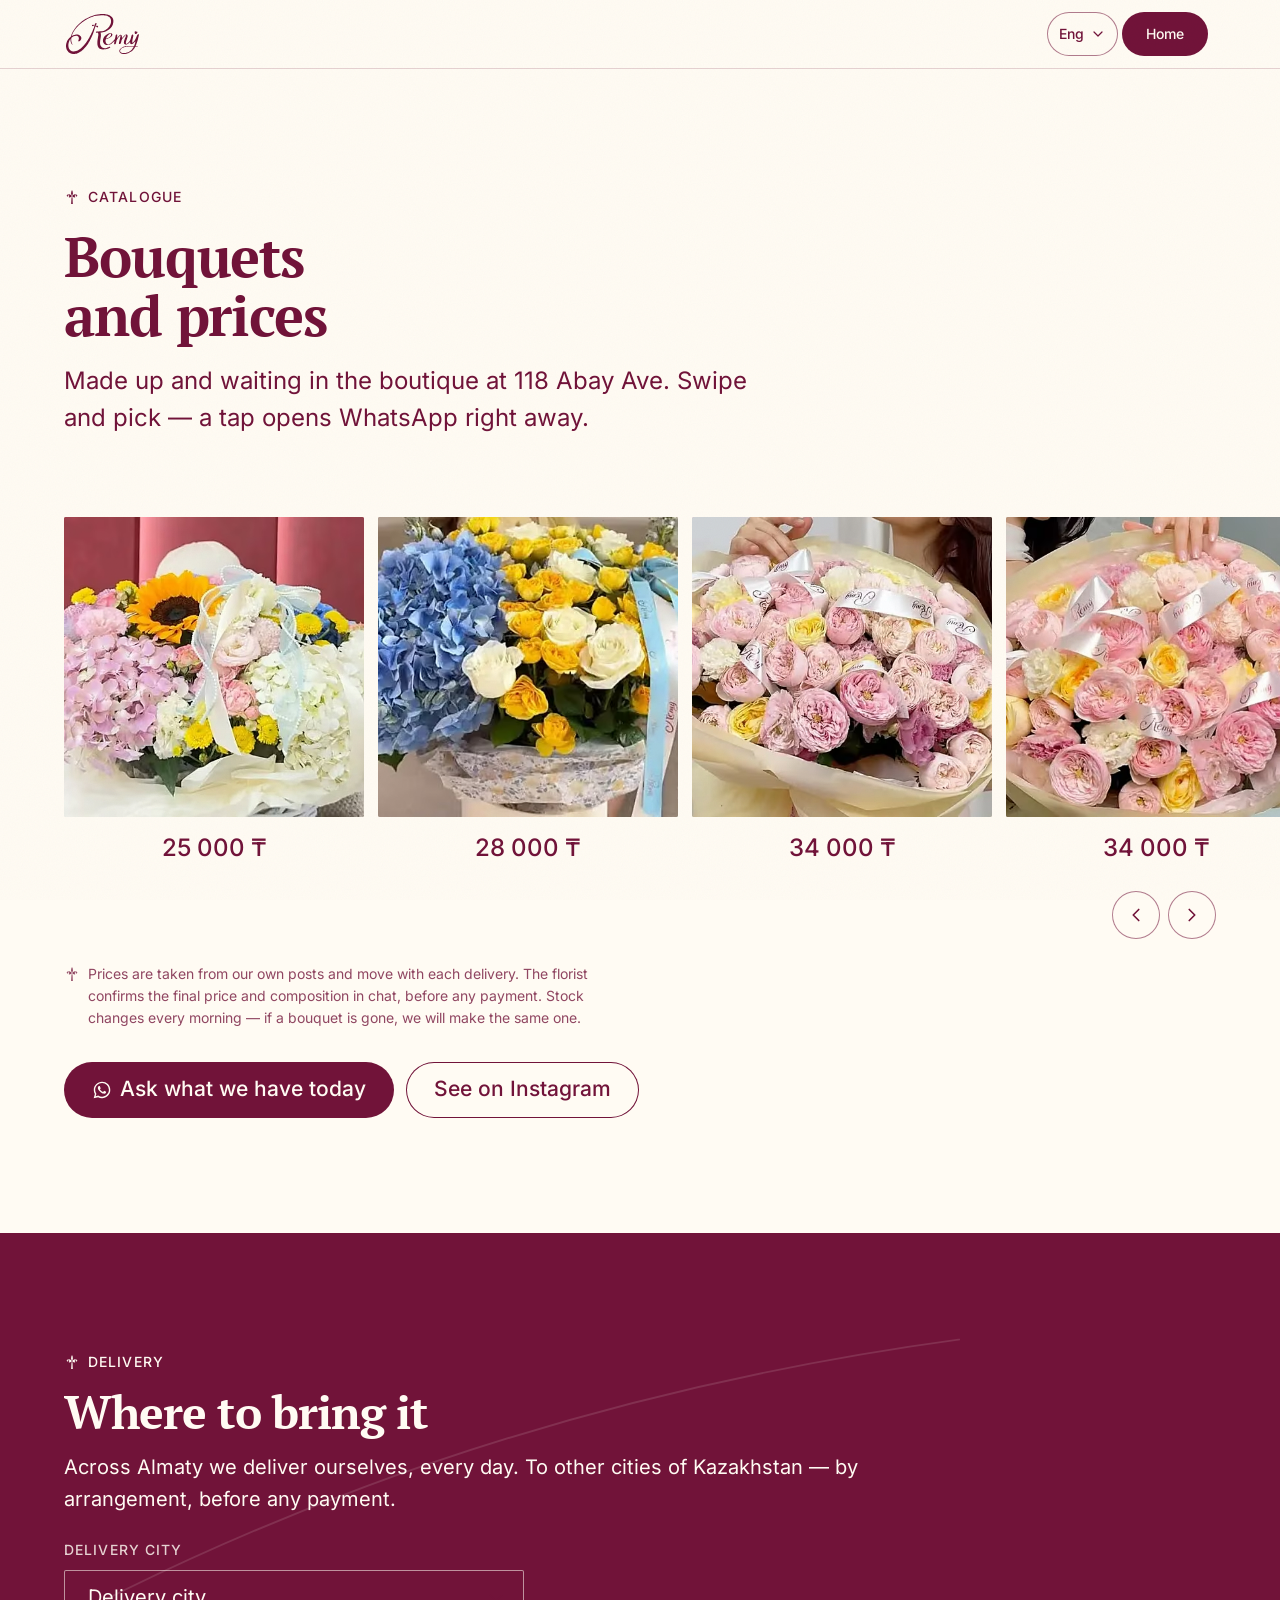
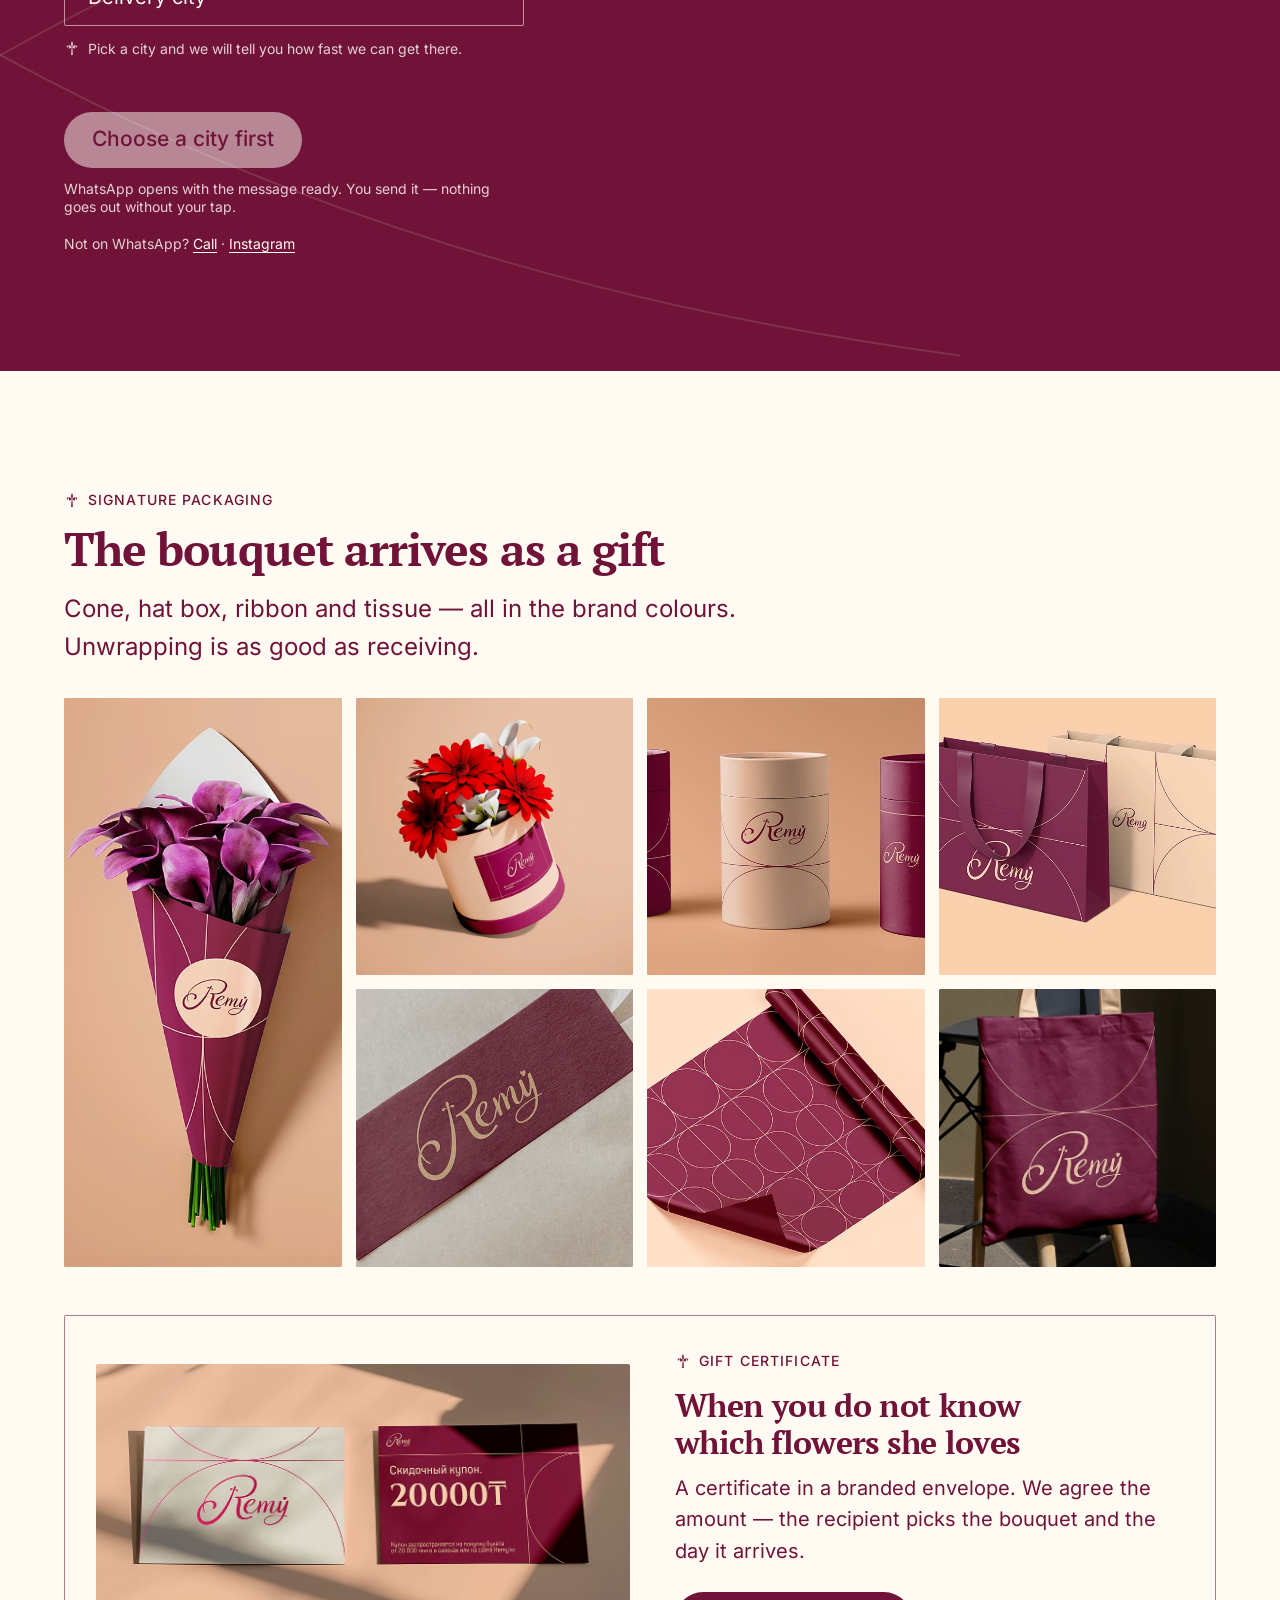
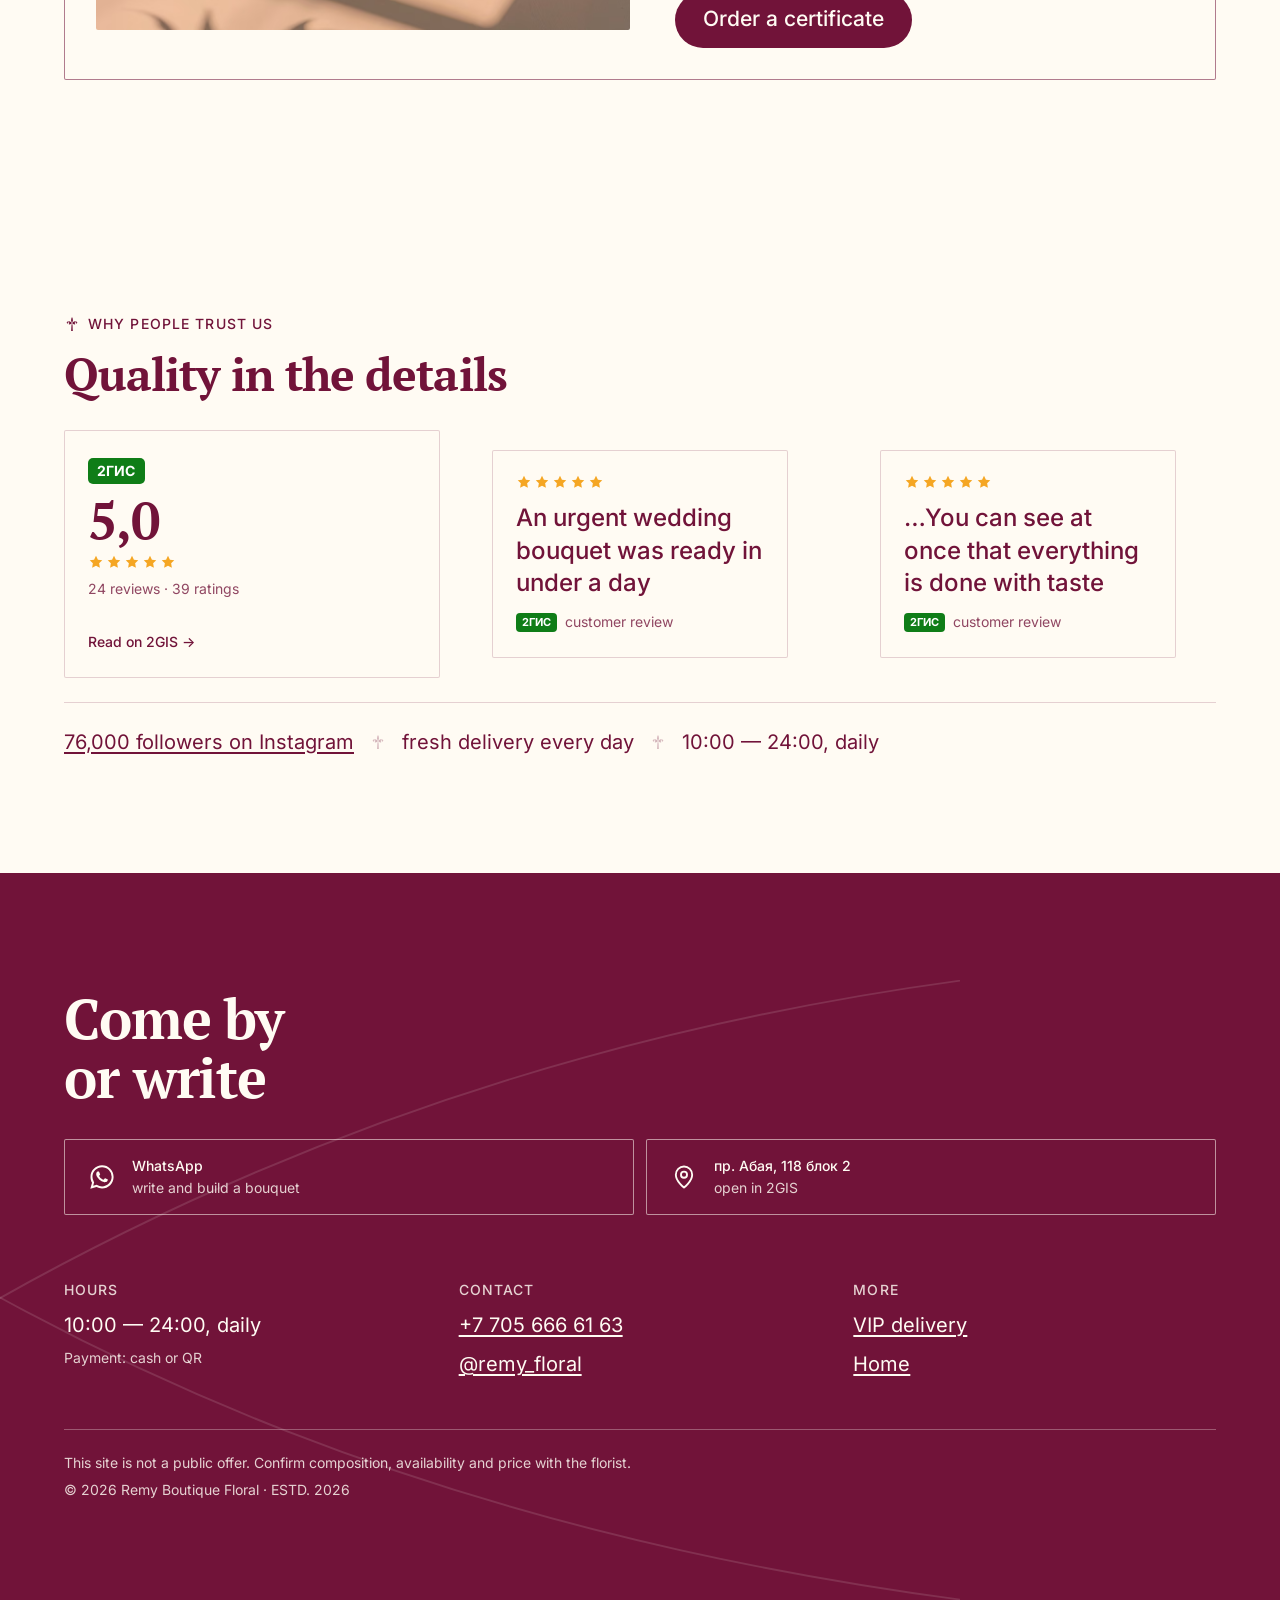
==== commit 9115c85b: "Каталог — карусель: только кадр и цена Заказчик: «просто крутить вправо-влево и выбирать, ничего лиш" ====
--- a/catalog.html
+++ b/catalog.html
@@ -88,13 +88,19 @@
   <div class="wrap">
     <span class="eyebrow"><svg class="mark"><use href="#mark"/></svg><span data-i18n="catEyebrow">Каталог</span></span>
     <h1 class="h1 h1--cat" id="cat-h" data-i18n="catTitle">Букеты и цены</h1>
-    <p class="lead" style="margin-top:var(--s-4)" data-i18n="catLead">Собраны и стоят в бутике на Абая, 118. Нажмите на букет — откроется WhatsApp с его названием и ценой, останется написать дату.</p>
+    <p class="lead" style="margin-top:var(--s-4)" data-i18n="catLead">Собраны и стоят в бутике на Абая, 118. Листайте и выбирайте — нажатие сразу открывает WhatsApp.</p>
   </div>
 </section>
 
 <section class="section" style="padding-top:0" aria-label="Список букетов">
   <div class="wrap">
     <div class="cards" id="catalog"></div>
+    <div class="rail-nav">
+      <button type="button" class="prev" data-rail="prev" aria-label="Предыдущие букеты" aria-controls="catalog">
+        <svg aria-hidden="true"><use href="#i-chev"/></svg></button>
+      <button type="button" class="next" data-rail="next" aria-label="Следующие букеты" aria-controls="catalog">
+        <svg aria-hidden="true"><use href="#i-chev"/></svg></button>
+    </div>
     <p class="cards-note">
       <svg class="mark" aria-hidden="true"><use href="#mark"/></svg>
       <span data-i18n="catNote">Цены взяты с наших публикаций и могут меняться вместе с поставкой. Итоговую стоимость и состав флорист подтверждает в переписке до оплаты. Наличие меняется каждое утро — если букет разобрали, соберём такой же.</span>
--- a/css/styles.css
+++ b/css/styles.css
@@ -350,8 +350,8 @@
   display:flex;flex-direction:column;gap:var(--s-3);
   padding-top:clamp(20px,4vh,44px);
 }
-.cover__row{display:flex;gap:var(--s-3)}
-.cover__row .abtn{flex:1 1 0;min-width:0}
+/* Адрес — такая же полноширинная кнопка, как остальные три,
+   просто последняя в списке. */
 .cover__hours{
   margin:var(--s-2) 0 0;text-align:center;
   font-size:var(--fs-micro);color:var(--text-muted);
@@ -373,6 +373,7 @@
              transform var(--dur-1) var(--ease-out);
 }
 .abtn--solid{background:var(--cream);color:var(--rose-500)}  /* 10.97:1 */
+.abtn .ic{width:22px;height:22px;flex:none}
 .abtn--sm{min-height:46px;font-size:var(--fs-micro);letter-spacing:.04em;
           padding-inline:var(--s-4)}
 .abtn:active{transform:scale(.985)}
@@ -391,8 +392,8 @@
                   grid-template-columns:repeat(3,auto);
                   justify-content:center;gap:var(--s-4);align-items:stretch}
   .cover__actions > .abtn{padding-inline:var(--s-7)}
-  .cover__row{grid-column:1 / -1;justify-content:center}
-  .cover__row .abtn{flex:0 1 320px}
+  /* Адрес идёт четвёртой строкой во всю ширину под тремя действиями */
+  .abtn--wide{grid-column:1 / -1;justify-self:center;min-width:min(100%,560px)}
   .cover__hours{grid-column:1 / -1}
 }
 
@@ -486,20 +487,28 @@
   #cities{position:sticky;top:calc(var(--tap) + var(--s-6));align-self:start}
 }
 
-/* ── Каталог ───────────────────────────────────────────────────
-   Без «карточки-коробки»: фото, имя, цена, тонкая линия. Обводка
-   и заливка вокруг каждой позиции превратили бы витрину в типовую
-   сетку плиток, а тут работать должны сами букеты. */
+/* ── Каталог: карусель ─────────────────────────────────────────
+   Заказчик просил «просто крутить вправо-влево и выбирать».
+   Поэтому лента со снап-прокруткой, а в карточке только кадр
+   и цена — ни названия, ни подписи «заказать». */
 .cards{
-  display:grid;gap:var(--s-5) var(--gap-tile);margin-top:var(--s-6);
-  grid-template-columns:repeat(2,minmax(0,1fr));
-}
-@media (min-width:900px){ .cards{grid-template-columns:repeat(4,minmax(0,1fr))} }
+  display:flex;gap:var(--gap-tile);margin-top:var(--s-6);
+  overflow-x:auto;scroll-snap-type:x mandatory;overscroll-behavior-x:contain;
+  scrollbar-width:none;
+  /* лента упирается в края экрана, а не в поля страницы —
+     так видно, что справа есть продолжение */
+  margin-inline:calc(var(--pad-x) * -1);padding-inline:var(--pad-x);
+  scroll-padding-inline:var(--pad-x);
+}
+.cards::-webkit-scrollbar{display:none}
+.cards::after{content:"";flex:0 0 var(--s-4)}
 
 .card{
+  flex:0 0 clamp(220px,68vw,320px);scroll-snap-align:start;
   display:flex;flex-direction:column;gap:var(--s-3);
   text-decoration:none;color:var(--text);min-width:0;
 }
+@media (min-width:900px){ .card{flex:0 0 300px} }
 .card__img{
   display:block;position:relative;overflow:hidden;aspect-ratio:1/1;
   border-radius:var(--r-hair);background:var(--surface-sunken) center/cover;
@@ -507,32 +516,32 @@
 }
 .card__img img{width:100%;height:100%;object-fit:cover;display:block;
                transition:transform var(--dur-5) var(--ease-out)}
-.card__name{
-  /* Не заголовочным шрифтом: расширенный Black на 17px даёт по два
-     слова в строку и ломает сетку карточек. */
-  font-family:var(--ff-ui);font-weight:var(--fw-bold);
-  font-size:var(--fs-body);line-height:1.25;color:var(--text-head);
-  text-wrap:pretty;
-}
-.card__foot{
-  margin-top:auto;padding-top:var(--s-3);border-top:1px solid var(--hairline);
-  /* На узкой карточке — строго в столбик. При flex-wrap перенос случался
-     только у части карточек, и линии в соседних колонках вставали на
-     разной высоте. Фиксированная раскладка гарантирует выравнивание. */
-  display:flex;flex-direction:column;gap:2px;
-}
-@media (min-width:900px){
-  .card__foot{flex-direction:row;align-items:baseline;
-              justify-content:space-between;gap:var(--s-2)}
-}
-.card__price{font-size:var(--fs-lead);font-weight:var(--fw-med);color:var(--text)}
-.card__go{font-size:var(--fs-micro);color:var(--accent);white-space:nowrap}
+.card__price{
+  font-size:var(--fs-lead);font-weight:var(--fw-med);color:var(--text);
+  text-align:center;
+}
 .card:focus-visible{outline:2px solid var(--focus);outline-offset:4px}
 .card:active .card__img img{transform:scale(1.02)}
-@media (hover:hover){
-  .card:hover .card__img img{transform:scale(1.04)}
-  .card:hover .card__go{text-decoration:underline;text-underline-offset:3px}
-}
+@media (hover:hover){ .card:hover .card__img img{transform:scale(1.04)} }
+
+/* Стрелки. Прячем там, где есть тач: на телефоне листают пальцем,
+   и кнопки только съедают место. */
+.rail-nav{display:none}
+@media (hover:hover) and (pointer:fine) and (min-width:900px){
+  .rail-nav{display:flex;gap:var(--s-2);margin-top:var(--s-5);justify-content:flex-end}
+  .rail-nav button{
+    width:48px;height:48px;display:grid;place-items:center;cursor:pointer;
+    background:transparent;border:0;border-radius:var(--r-pill);
+    color:var(--accent);box-shadow:inset 0 0 0 1px var(--border);
+    transition:background-color var(--dur-2) var(--ease-out);
+  }
+  .rail-nav button:hover{background:rgba(113,19,57,.08)}
+  .rail-nav button:focus-visible{outline:2px solid var(--focus);outline-offset:2px}
+  .rail-nav svg{width:22px;height:22px}
+  .rail-nav .prev svg{transform:rotate(90deg)}
+  .rail-nav .next svg{transform:rotate(-90deg)}
+}
+
 /* Цена — обещание, поэтому рядом всегда стоит оговорка. */
 .cards-note{margin-top:var(--s-5);font-size:var(--fs-micro);color:var(--text-muted);
             display:flex;gap:var(--s-2);align-items:flex-start;max-width:62ch}
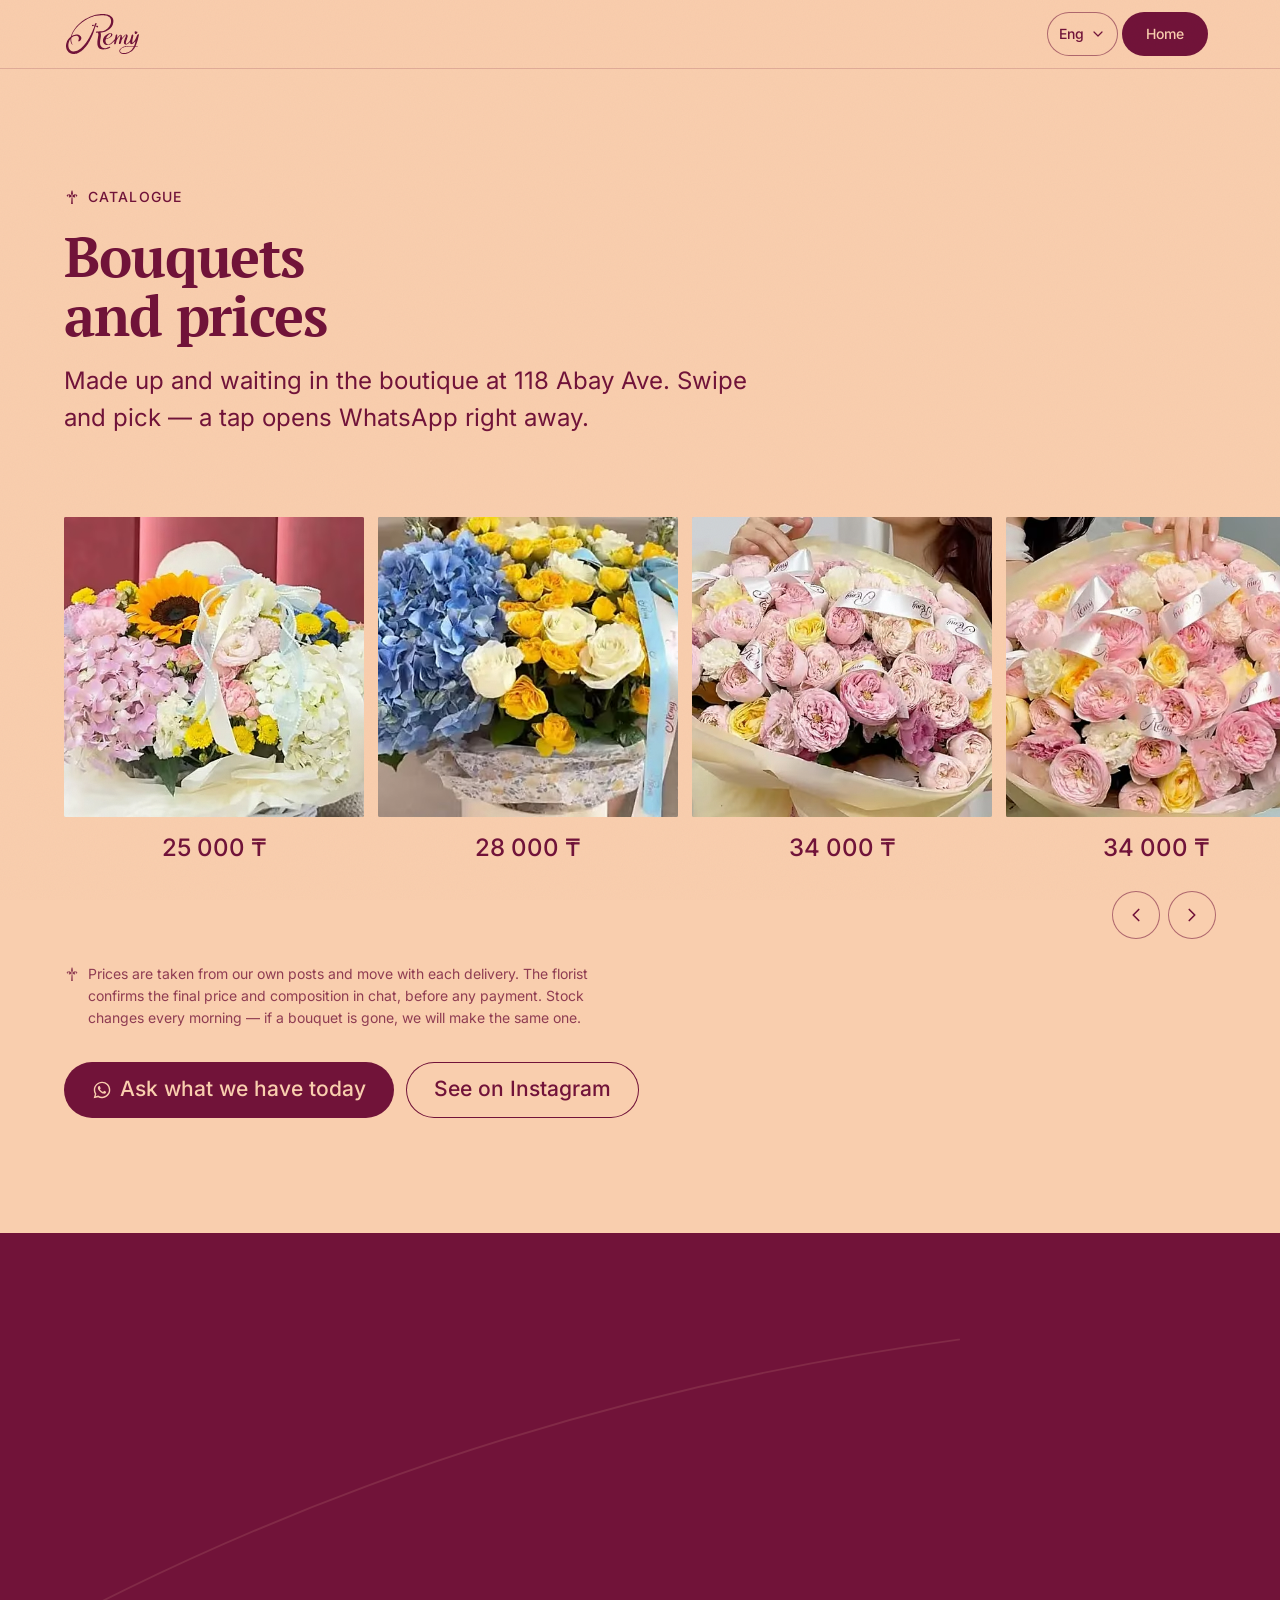
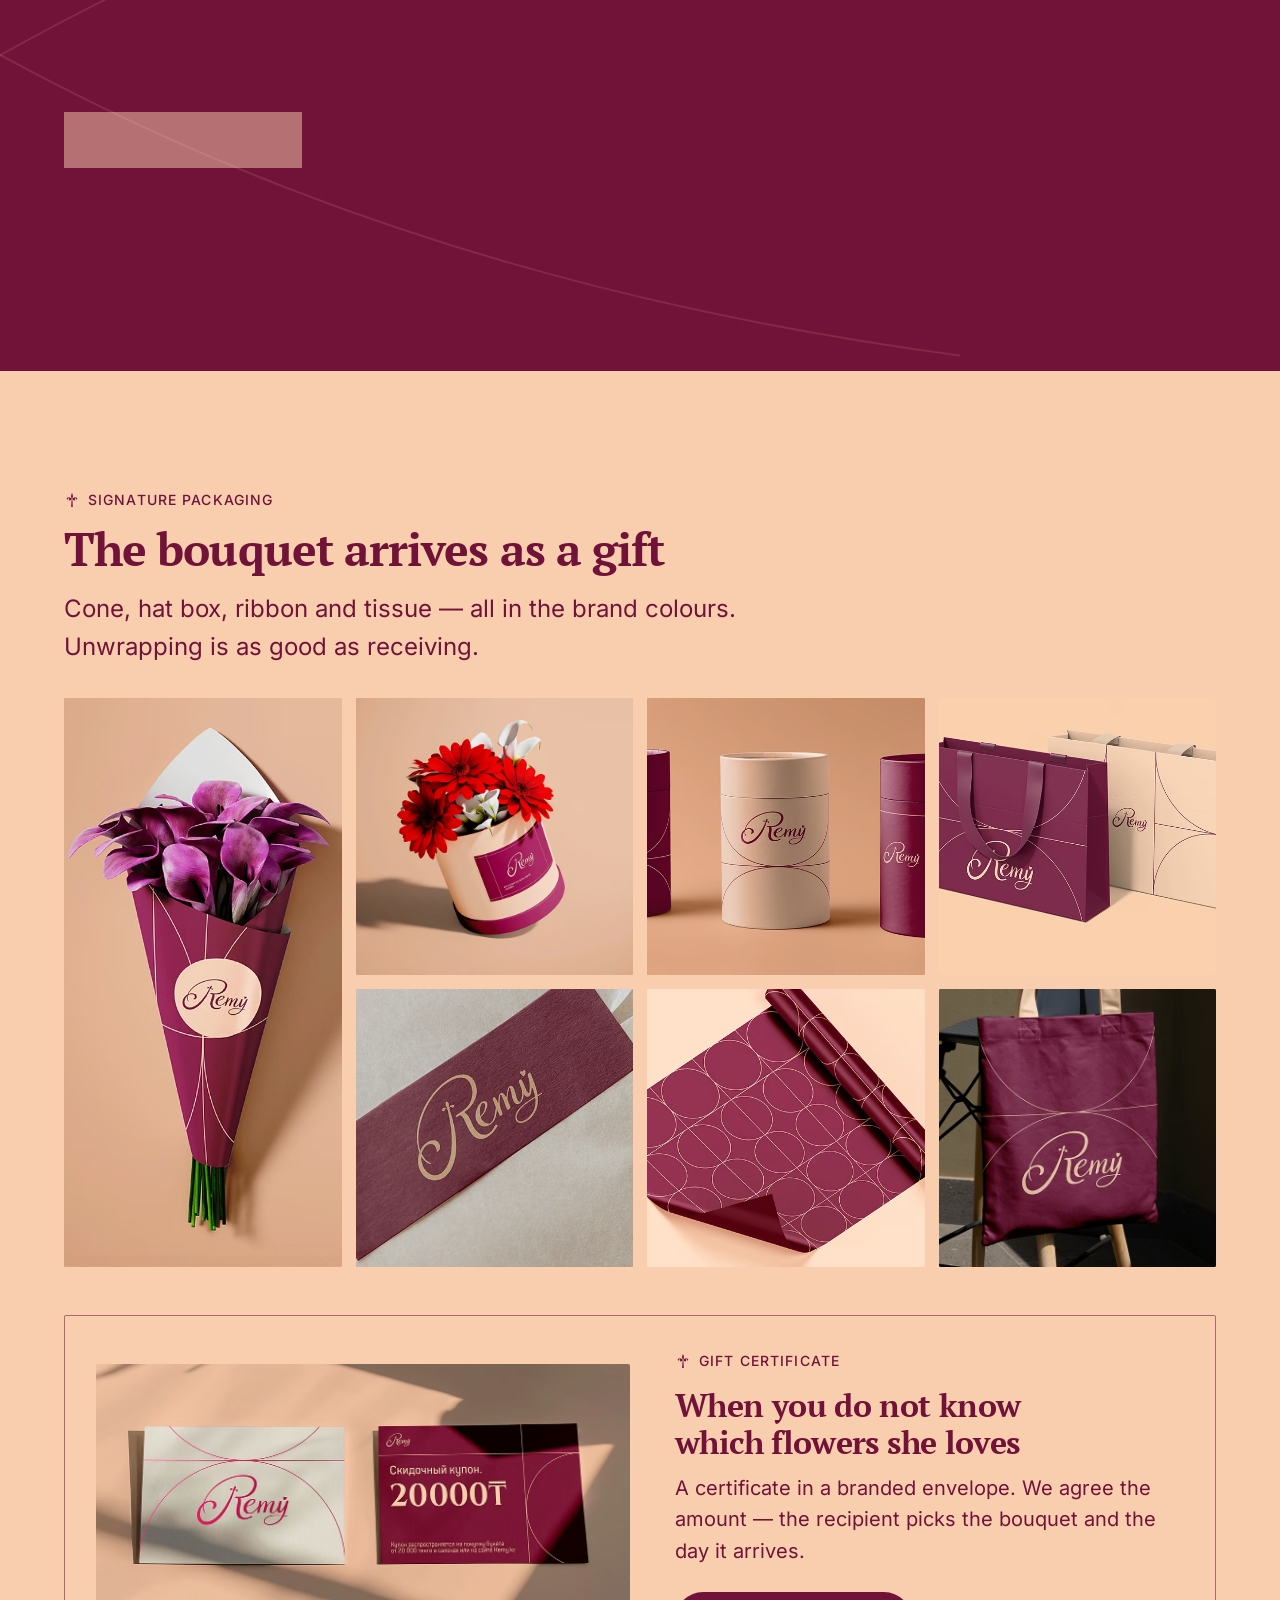
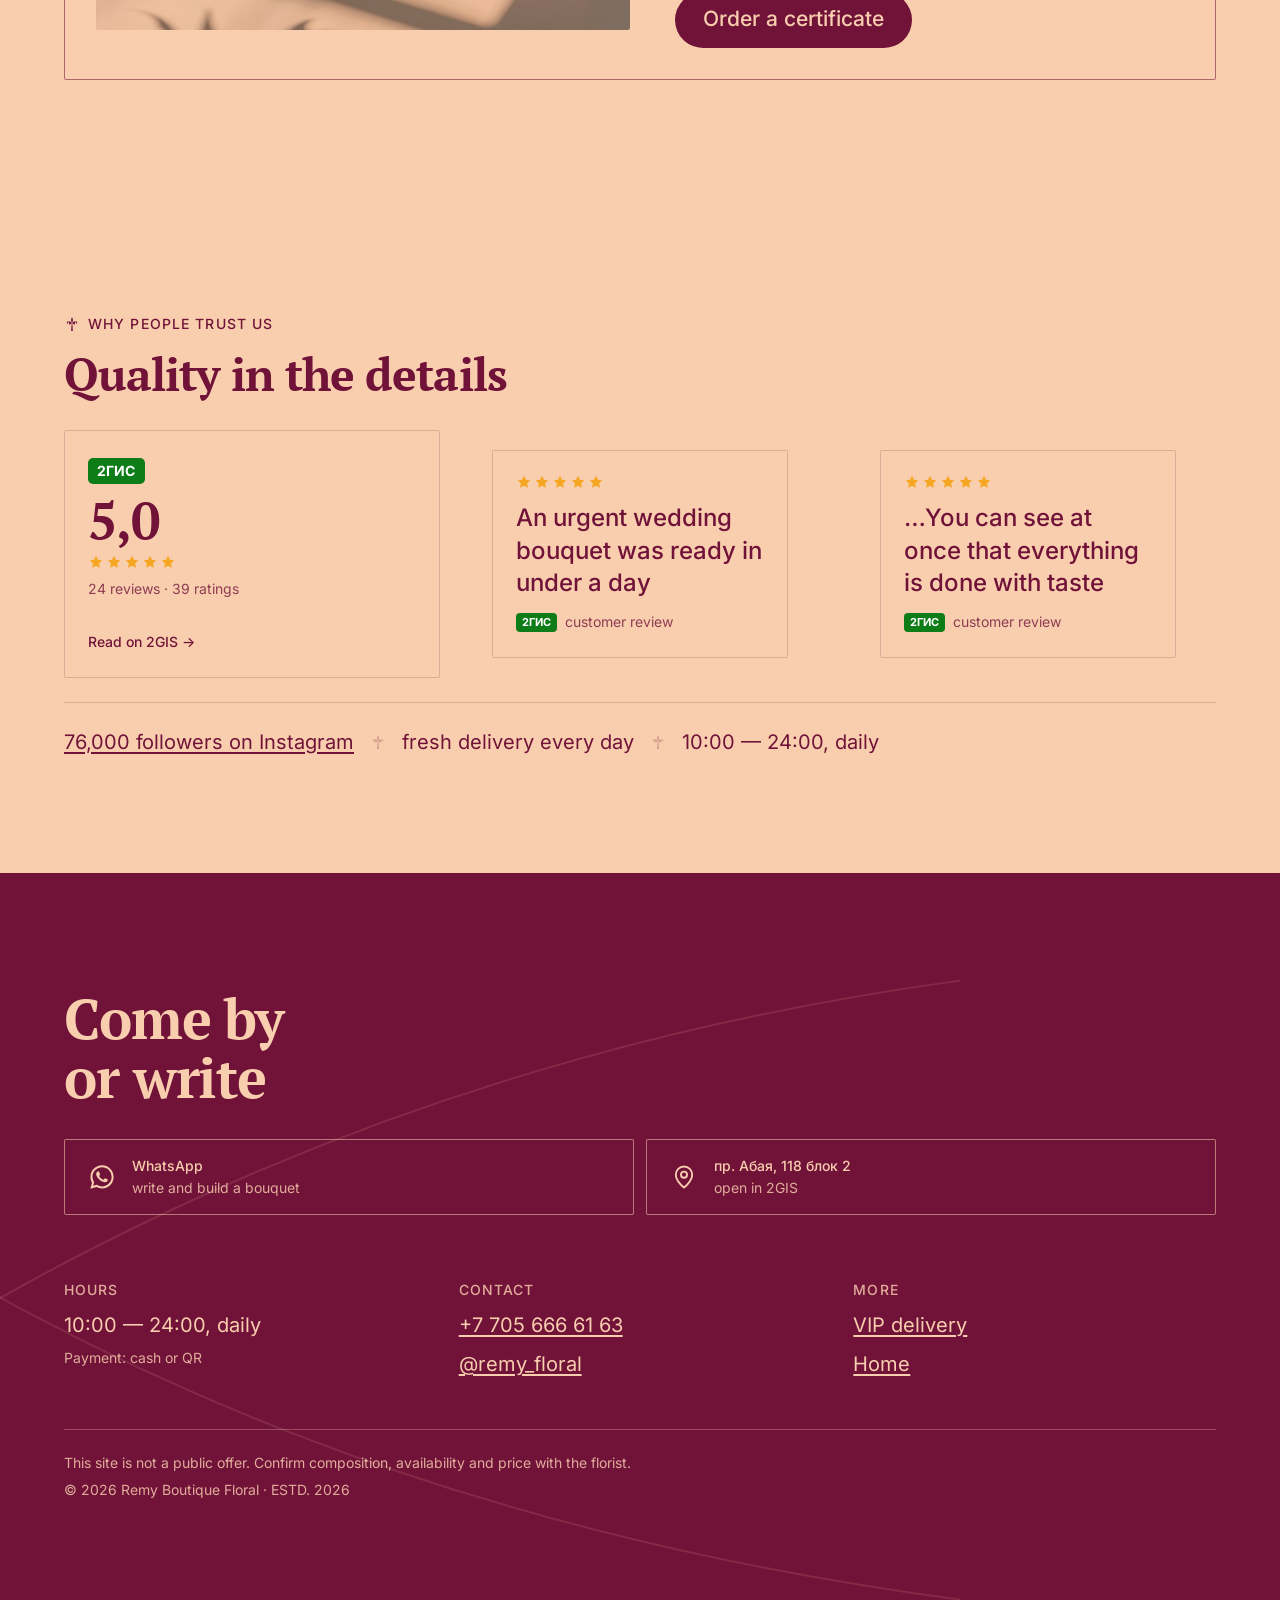
==== commit b148b92c: "Светлая краска — персиковый бежевый из брендбука Взят пипеткой с обложки: логотип «Remy» напечатан р" ====
--- a/catalog.html
+++ b/catalog.html
@@ -5,16 +5,16 @@
 <meta name="viewport" content="width=device-width,initial-scale=1">
 <title>Каталог букетов с ценами — Remy Boutique Floral, Алматы</title>
 <meta name="description" content="Готовые букеты Remy с ценами: от 25 000 ₸. Доставка по Алматы, 10:00 — 24:00 без выходных. Заказ в WhatsApp.">
-<meta name="theme-color" content="#FFFBF3">
-<link rel="canonical" href="https://a1exxx.github.io/remy-floral/catalog.html">
+<meta name="theme-color" content="#F9CEAE">
+<link rel="canonical" href="https://remyfloral.kz/catalog.html">
 
 <meta property="og:type" content="website">
 <meta property="og:site_name" content="Remy Boutique Floral">
 <meta property="og:locale" content="ru_RU">
-<meta property="og:url" content="https://a1exxx.github.io/remy-floral/catalog.html">
+<meta property="og:url" content="https://remyfloral.kz/catalog.html">
 <meta property="og:title" content="Каталог букетов Remy — с ценами">
 <meta property="og:description" content="Готовые букеты и цены. Доставка по Алматы. Заказ в WhatsApp.">
-<meta property="og:image" content="https://a1exxx.github.io/remy-floral/assets/og-remy-v1.jpg">
+<meta property="og:image" content="https://remyfloral.kz/assets/og-remy-v1.jpg">
 <meta property="og:image:width" content="1200">
 <meta property="og:image:height" content="630">
 <meta name="twitter:card" content="summary_large_image">
--- a/css/styles.css
+++ b/css/styles.css
@@ -12,7 +12,10 @@
      из палитры сознательно не используются. Полутона делаются
      ТОЛЬКО прозрачностью этих двух, новых оттенков не заводим. */
   --rose-500:#711339;
-  --cream:#FFFBF3;
+  /* «Персиковый бежевый» из брендбука. Взят пипеткой с обложки —
+     логотип «Remy» напечатан ровно этим цветом. Раньше здесь стоял
+     «цветочный белый» #FFFBF3, он читался как обычный белый. */
+  --cream:#F9CEAE;
 
   /* ── Семантика · молочное поле ───────────────────────────── */
   --bg:var(--cream);
@@ -80,7 +83,7 @@
   /* ── Тени: ровно 2 функциональные, тонированные ──────────── */
   --sh-sheet:0 -12px 32px -8px rgba(87,16,41,.18);
   --sh-bar:0 -8px 24px -12px rgba(87,16,41,.14);
-  --sh-plate:inset 0 0 0 1px rgba(255,251,243,.14);
+  --sh-plate:inset 0 0 0 1px rgba(249,206,174,.14);
 
   --z-arc:1; --z-content:2; --z-sticky:40; --z-grain:55; --z-sheet:70; --z-skip:90;
 
@@ -99,19 +102,19 @@
   --surface-sunken:transparent;
   --text:var(--cream);           /* 10.97:1 */
   --text-head:var(--cream);
-  --text-muted:rgba(255,251,243,.82);  /* 7.7:1 */
-  --border:rgba(255,251,243,.55);      /* 4.9:1 */
-  --divider:rgba(255,251,243,.30);
-  --hairline:rgba(255,251,243,.12);   /* дуги-декор поверх текста были заметнее самого текста */
+  --text-muted:rgba(249,206,174,.82);  /* 7.7:1 */
+  --border:rgba(249,206,174,.55);      /* 4.9:1 */
+  --divider:rgba(249,206,174,.30);
+  --hairline:rgba(249,206,174,.12);   /* дуги-декор поверх текста были заметнее самого текста */
   --accent:var(--cream);
-  --accent-hover:rgba(255,251,243,.88);
+  --accent-hover:rgba(249,206,174,.88);
   --on-accent:var(--rose-500);
   --focus:var(--cream);
 }
 
 @media (prefers-contrast: more){
   :root{ --text-muted:var(--rose-500); --border:var(--rose-500); --divider:rgba(113,19,57,.6) }
-  .on-rose{ --text-muted:var(--cream); --border:var(--cream); --divider:rgba(255,251,243,.6) }
+  .on-rose{ --text-muted:var(--cream); --border:var(--cream); --divider:rgba(249,206,174,.6) }
 }
 
 /* Шрифты подключены отдельным <link> на css/fonts.css в <head>.
@@ -198,7 +201,7 @@
 @media (hover:hover){
   .btn--primary:hover{background:var(--accent-hover)}
   .btn--ghost:hover{background:rgba(113,19,57,.08)}
-  .on-rose .btn--ghost:hover{background:rgba(255,251,243,.14)}
+  .on-rose .btn--ghost:hover{background:rgba(249,206,174,.14)}
 }
 .btn-row{display:flex;flex-direction:column;gap:var(--s-3);margin-top:var(--s-6)}
 .btn-row .btn{width:100%}
@@ -218,7 +221,7 @@
 .cross svg{position:absolute;width:150%;height:150%;left:-25%;top:-20%;
            stroke:var(--hairline);fill:none;stroke-width:1}
 .watermark{position:absolute;right:-24px;bottom:-24px;width:120px;height:120px;
-           color:rgba(255,251,243,.14);pointer-events:none}
+           color:rgba(249,206,174,.14);pointer-events:none}
 
 /* ── Grain: один фиксированный слой на всю страницу ────────── */
 .grain{
@@ -258,7 +261,7 @@
 .topbar.is-solid .topbtn{background:var(--rose-500);color:var(--cream)}
 .topbar.is-solid .topbtn:focus-visible{outline-color:var(--rose-500)}
 @media (hover:hover){
-  .topbtn:hover{background:rgba(255,251,243,.86)}
+  .topbtn:hover{background:rgba(249,206,174,.86)}
   .topbar.is-solid .topbtn:hover{background:rgba(113,19,57,.86)}
 }
 .iconbtn{
@@ -271,11 +274,11 @@
 .iconbtn svg{width:22px;height:22px}
 .iconbtn:active{transform:scale(.92)}
 .iconbtn:focus-visible{outline:2px solid var(--cream);outline-offset:2px}
-@media (hover:hover){ .iconbtn:hover{background:rgba(255,251,243,.16)} }
+@media (hover:hover){ .iconbtn:hover{background:rgba(249,206,174,.16)} }
 
 /* после ухода с hero панель садится на молочный фон и меняет цвета */
 .topbar.is-solid{
-  background:rgba(255,251,243,.94);border-bottom-color:var(--hairline);
+  background:rgba(249,206,174,.94);border-bottom-color:var(--hairline);
   backdrop-filter:blur(10px);
 }
 .topbar.is-solid .iconbtn{color:var(--rose-500)}
@@ -327,6 +330,7 @@
   text-align:center;gap:clamp(14px,2.6vh,26px);
 }
 .cover__mark{width:clamp(190px,50vw,400px);height:auto}
+
 /* Капс в засечном — так же, как брендбук набирает эту фразу на
    баннере (стр 38) и на витрине (стр 35).
    Размер в vw, а не в clamp по rem: строка обязана остаться в ОДНУ
@@ -335,14 +339,10 @@
   font-family:var(--ff-display);font-weight:var(--fw-bold);
   font-size:clamp(0.8125rem,4.6vw,1.625rem);
   text-transform:uppercase;letter-spacing:.10em;white-space:nowrap;
-  color:var(--cream);margin:0;line-height:1.2;
+  color:var(--cream);line-height:1.2;
+  /* Строка стояла впритык к логотипу и читалась как его часть */
+  margin:clamp(10px,2.4vh,30px) 0 0;
   text-shadow:0 1px 16px rgba(40,0,17,.55);
-}
-.cover__city{
-  font-family:var(--ff-ui);font-weight:var(--fw-med);
-  font-size:var(--fs-micro);text-transform:uppercase;letter-spacing:.22em;
-  color:var(--text-muted);margin:0;
-  text-shadow:0 1px 12px rgba(40,0,17,.55);
 }
 
 .cover__actions{
@@ -379,8 +379,8 @@
 .abtn:active{transform:scale(.985)}
 .abtn:focus-visible{outline:2px solid var(--cream);outline-offset:3px}
 @media (hover:hover){
-  .abtn:hover{background:rgba(255,251,243,.16)}
-  .abtn--solid:hover{background:rgba(255,251,243,.86)}
+  .abtn:hover{background:rgba(249,206,174,.16)}
+  .abtn--solid:hover{background:rgba(249,206,174,.86)}
 }
 
 /* На широком экране три главных действия встают в ряд — экран
@@ -434,7 +434,7 @@
 .lang__chev{width:16px;height:16px;flex:none;
             transition:transform var(--dur-2) var(--ease-out)}
 .lang[open] .lang__chev{transform:rotate(180deg)}
-@media (hover:hover){ .lang__btn:hover{background:rgba(255,251,243,.14)} }
+@media (hover:hover){ .lang__btn:hover{background:rgba(249,206,174,.14)} }
 .topbar.is-solid .lang__btn:hover,
 .lang--dark .lang__btn:hover{background:rgba(113,19,57,.08)}
 
@@ -442,7 +442,7 @@
   position:absolute;top:calc(100% + 6px);right:0;z-index:var(--z-sheet);
   min-width:132px;padding:6px;margin:0;list-style:none;
   background:var(--rose-500);border-radius:14px;
-  box-shadow:0 12px 28px -10px rgba(40,0,17,.55),inset 0 0 0 1px rgba(255,251,243,.28);
+  box-shadow:0 12px 28px -10px rgba(40,0,17,.55),inset 0 0 0 1px rgba(249,206,174,.28);
 }
 .lang--dark .lang__menu{background:var(--cream);
   box-shadow:0 12px 28px -10px rgba(40,0,17,.30),inset 0 0 0 1px rgba(113,19,57,.28)}
@@ -452,11 +452,11 @@
   border-radius:10px;font-size:var(--fs-micro);color:var(--cream);text-align:left;
 }
 .lang--dark .lang__menu button{color:var(--rose-500)}
-.lang__menu button[aria-current="true"]{background:rgba(255,251,243,.18);font-weight:var(--fw-med)}
+.lang__menu button[aria-current="true"]{background:rgba(249,206,174,.18);font-weight:var(--fw-med)}
 .lang--dark .lang__menu button[aria-current="true"]{background:rgba(113,19,57,.10)}
 .lang__menu button:focus-visible{outline:2px solid currentColor;outline-offset:-2px}
 @media (hover:hover){
-  .lang__menu button:hover{background:rgba(255,251,243,.12)}
+  .lang__menu button:hover{background:rgba(249,206,174,.12)}
   .lang--dark .lang__menu button:hover{background:rgba(113,19,57,.07)}
 }
 
@@ -773,7 +773,7 @@
 .channel span{display:block;font-size:var(--fs-micro);color:var(--text-muted)}
 .channel:active{transform:scale(.99)}
 .channel:focus-visible{outline:2px solid var(--focus);outline-offset:3px}
-@media (hover:hover){ .channel:hover{background:rgba(255,251,243,.12)} }
+@media (hover:hover){ .channel:hover{background:rgba(249,206,174,.12)} }
 
 .foot{margin-top:var(--s-8);display:grid;gap:var(--s-6)}
 @media (min-width:760px){ .foot{grid-template-columns:repeat(3,1fr)} }
@@ -787,7 +787,7 @@
   position:fixed;inset:auto 0 0 0;z-index:var(--z-sticky);
   display:flex;align-items:center;gap:var(--s-3);
   padding:var(--s-3) var(--pad-x) max(var(--s-3),env(safe-area-inset-bottom));
-  background:rgba(255,251,243,.92);backdrop-filter:blur(10px);
+  background:rgba(249,206,174,.92);backdrop-filter:blur(10px);
   box-shadow:var(--sh-bar);border-top:1px solid var(--hairline);
   transform:translateY(110%);opacity:0;will-change:transform;
   transition:transform var(--dur-4) var(--ease-out),opacity var(--dur-4) var(--ease-out);
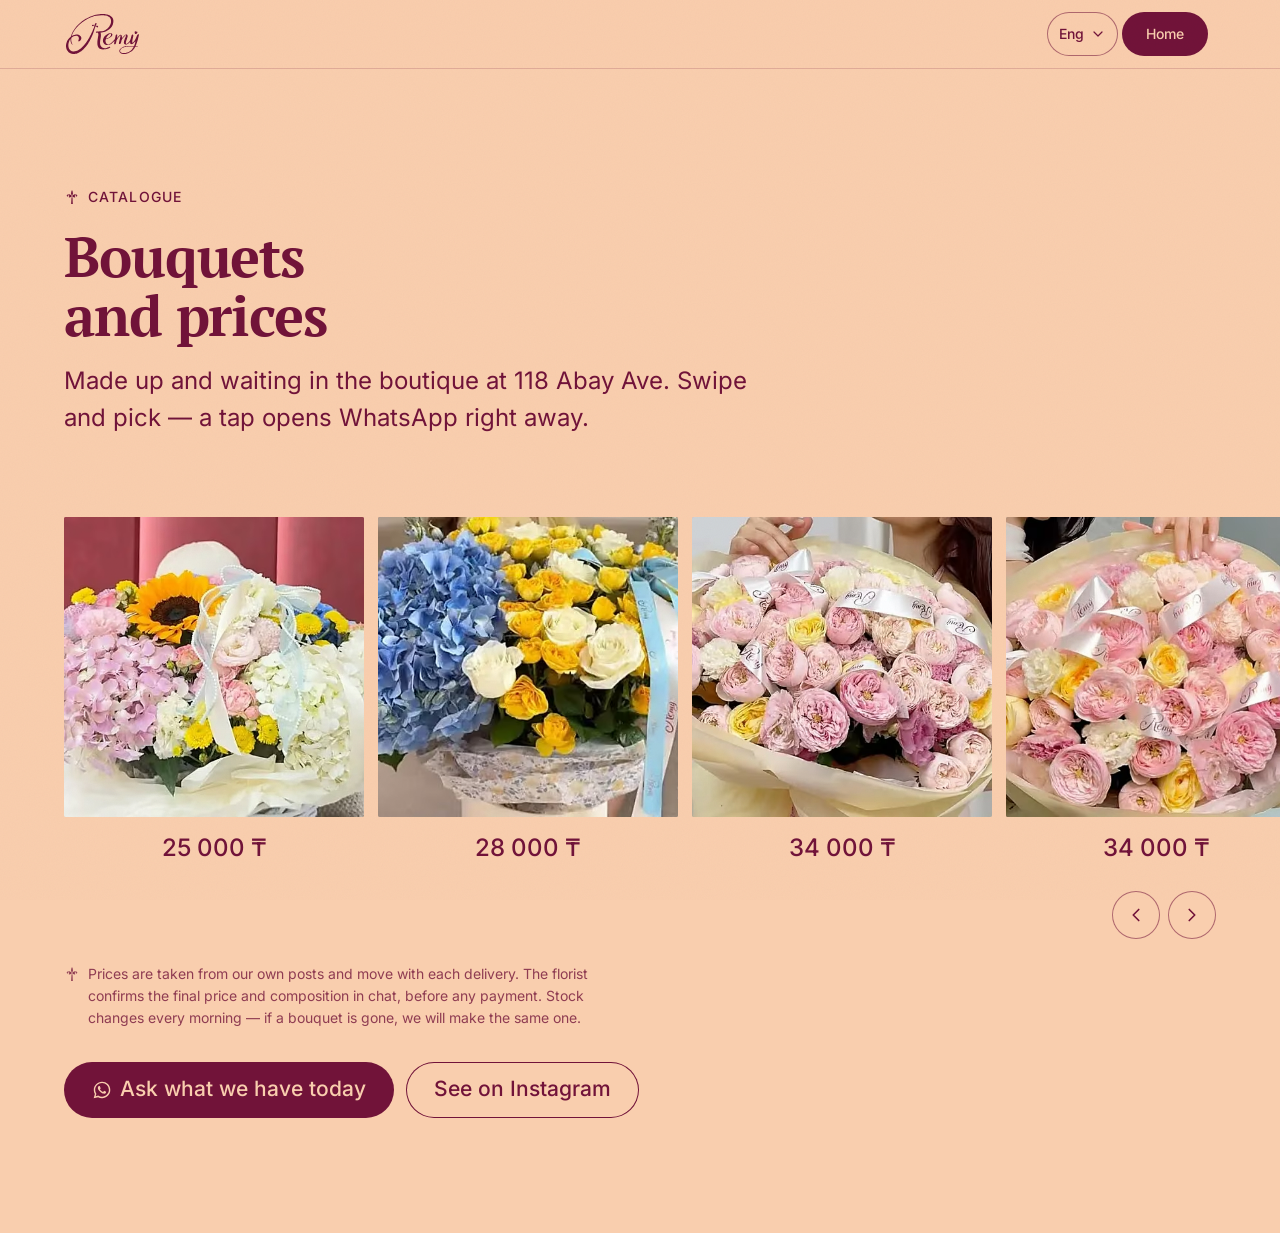
==== commit 4db5a6a6: "Каталог — только карусель, всё лишнее убрано Заказчик: блоки под каруселью лишние. Сняты выбор город" ====
--- a/catalog.html
+++ b/catalog.html
@@ -45,13 +45,10 @@
     <path fill="currentColor" d="M12.7 9.9c1.1-1.02 2.3-1.7 3.55-1.92 1.42-.25 2.72.13 3.35 1.05.5.73.36 1.62-.3 2.04-.7.45-1.63.2-2.03-.5-.2-.36-.16-.72.06-.94.2-.2.5-.2.66-.02l.5-.5c-.48-.5-1.3-.5-1.83.03-.6.6-.7 1.6-.24 2.4.24.44.6.78 1.02.98-1.5.36-3.1.02-4.5-.94l-.5-.35.26-1.33Z"/>
     <path fill="currentColor" d="M11.35 12.2h1.3l.62 10.2h-2.54l.62-10.2Z"/>
   </symbol>
-  <symbol id="i-check" viewBox="0 0 24 24"><path fill="none" stroke="currentColor" stroke-width="1.8" stroke-linecap="round" stroke-linejoin="round" d="m5 12.5 4.5 4.5L19 7.5"/></symbol>
-  <symbol id="i-close" viewBox="0 0 24 24"><path fill="none" stroke="currentColor" stroke-width="1.6" stroke-linecap="round" d="M6 6l12 12M18 6 6 18"/></symbol>
-  <symbol id="i-pin" viewBox="0 0 24 24" fill="none" stroke="currentColor" stroke-width="1.6" stroke-linejoin="round">
+      <symbol id="i-pin" viewBox="0 0 24 24" fill="none" stroke="currentColor" stroke-width="1.6" stroke-linejoin="round">
     <path d="M12 21s7-5.4 7-11a7 7 0 1 0-14 0c0 5.6 7 11 7 11Z"/><circle cx="12" cy="10" r="2.6"/>
   </symbol>
-  <symbol id="i-star" viewBox="0 0 24 24"><path fill="currentColor" d="m12 2.6 2.9 5.9 6.5.95-4.7 4.58 1.11 6.47L12 17.44 6.19 20.5 7.3 14.03 2.6 9.45l6.5-.95L12 2.6Z"/></symbol>
-  <symbol id="i-wa" viewBox="0 0 24 24"><path fill="currentColor" d="M12.04 2c-5.46 0-9.9 4.44-9.9 9.9 0 1.75.46 3.45 1.32 4.95L2 22l5.3-1.38a9.86 9.86 0 0 0 4.74 1.2h.01c5.46 0 9.9-4.44 9.9-9.9 0-2.64-1.03-5.13-2.9-7A9.82 9.82 0 0 0 12.04 2Zm0 18.06h-.01a8.2 8.2 0 0 1-4.18-1.15l-.3-.18-3.1.81.83-3.03-.2-.31a8.19 8.19 0 0 1-1.26-4.38c0-4.54 3.7-8.23 8.23-8.23 2.2 0 4.26.86 5.82 2.41a8.18 8.18 0 0 1 2.41 5.83c0 4.54-3.7 8.23-8.24 8.23Zm4.52-6.16c-.25-.13-1.47-.72-1.69-.8-.23-.09-.39-.13-.56.12-.16.25-.64.8-.78.97-.15.16-.29.18-.53.06-.25-.13-1.05-.39-1.99-1.23-.74-.66-1.23-1.47-1.38-1.72-.14-.25-.01-.38.11-.5.11-.11.25-.29.37-.44.13-.15.17-.25.25-.42.09-.16.04-.31-.02-.43-.06-.13-.56-1.35-.77-1.84-.2-.49-.4-.42-.56-.43h-.47c-.16 0-.43.06-.65.31-.22.25-.85.84-.85 2.04s.87 2.37 1 2.53c.12.17 1.71 2.61 4.14 3.66.58.25 1.03.4 1.38.51.58.19 1.11.16 1.53.1.47-.07 1.47-.6 1.67-1.18.21-.58.21-1.08.15-1.18-.06-.11-.23-.17-.48-.29Z"/></symbol>
+    <symbol id="i-wa" viewBox="0 0 24 24"><path fill="currentColor" d="M12.04 2c-5.46 0-9.9 4.44-9.9 9.9 0 1.75.46 3.45 1.32 4.95L2 22l5.3-1.38a9.86 9.86 0 0 0 4.74 1.2h.01c5.46 0 9.9-4.44 9.9-9.9 0-2.64-1.03-5.13-2.9-7A9.82 9.82 0 0 0 12.04 2Zm0 18.06h-.01a8.2 8.2 0 0 1-4.18-1.15l-.3-.18-3.1.81.83-3.03-.2-.31a8.19 8.19 0 0 1-1.26-4.38c0-4.54 3.7-8.23 8.23-8.23 2.2 0 4.26.86 5.82 2.41a8.18 8.18 0 0 1 2.41 5.83c0 4.54-3.7 8.23-8.24 8.23Zm4.52-6.16c-.25-.13-1.47-.72-1.69-.8-.23-.09-.39-.13-.56.12-.16.25-.64.8-.78.97-.15.16-.29.18-.53.06-.25-.13-1.05-.39-1.99-1.23-.74-.66-1.23-1.47-1.38-1.72-.14-.25-.01-.38.11-.5.11-.11.25-.29.37-.44.13-.15.17-.25.25-.42.09-.16.04-.31-.02-.43-.06-.13-.56-1.35-.77-1.84-.2-.49-.4-.42-.56-.43h-.47c-.16 0-.43.06-.65.31-.22.25-.85.84-.85 2.04s.87 2.37 1 2.53c.12.17 1.71 2.61 4.14 3.66.58.25 1.03.4 1.38.51.58.19 1.11.16 1.53.1.47-.07 1.47-.6 1.67-1.18.21-.58.21-1.08.15-1.18-.06-.11-.23-.17-.48-.29Z"/></symbol>
   <symbol id="i-ig" viewBox="0 0 24 24" fill="none" stroke="currentColor" stroke-width="1.6">
     <rect x="3" y="3" width="18" height="18" rx="5.2"/>
     <circle cx="12" cy="12" r="4.1"/>
@@ -116,186 +113,10 @@
   </div>
 </section>
 
-<!-- ══════════ ДОСТАВКА ══════════ -->
-<section class="section on-rose" id="cities" aria-labelledby="cities-h" style="overflow:hidden">
-  <div class="cross" aria-hidden="true">
-    <svg viewBox="0 0 600 600" preserveAspectRatio="none">
-      <path d="M-60 480C140 280 380 160 660 130"/>
-      <path d="M-60 140C160 360 400 450 660 480"/>
-    </svg>
-  </div>
-  <div class="wrap reveal" style="position:relative;z-index:2">
-    <span class="eyebrow"><svg class="mark"><use href="#mark"/></svg><span data-i18n="cityEyebrow">Доставка</span></span>
-    <h2 class="h2" id="cities-h" style="margin-top:var(--s-2)" data-i18n="cityTitle">Куда привезти</h2>
-    <p class="body" style="margin-top:var(--s-4)" data-i18n="cityLead">По Алматы привозим сами, без выходных. В другие города Казахстана — по согласованию, до любой оплаты.</p>
-
-    <div style="margin-top:var(--s-5);max-width:460px">
-      <label class="lbl" for="city" data-i18n="cityLabel">Город доставки</label>
-      <!-- нативный select — источник истины состояния; JS только рисует шит поверх -->
-      <select id="city" class="ctl" autocomplete="address-level2"></select>
-      <button type="button" id="cityTrigger" class="ctl" hidden
-              aria-haspopup="dialog" aria-expanded="false"></button>
-      <p class="note" id="cityNote">
-        <svg class="mark"><use href="#mark"/></svg>
-        <span data-i18n="noteEmpty">Выберите город — скажем, как быстро сможем привезти.</span>
-      </p>
-
-      <div class="btn-row">
-        <a class="btn btn--primary" id="orderBtn" data-wa="order" role="button" aria-disabled="true" href="#" data-i18n="cityPickFirst">Сначала выберите город</a>
-      </div>
-      <p class="micro" style="margin-top:var(--s-3)" data-i18n="waNote">Откроется WhatsApp с готовым сообщением. Отправляете его вы — ничего не улетит без вашего нажатия.</p>
-      <p class="alt-links"><span data-i18n="altAsk">Не пользуетесь WhatsApp?</span>
-        <a class="tappable" href="tel:+77056666163" data-goal="call_click" data-i18n="call">Позвонить</a> ·
-        <a class="tappable" href="https://www.instagram.com/remy_floral/" target="_blank" rel="noopener">Instagram</a>
-      </p>
-      <p class="micro" id="waReturn" hidden role="status" style="margin-top:var(--s-3)">
-        <a href="tel:+77056666163">+7 705 666 61 63</a>
-      </p>
-    </div>
-  </div>
-</section>
-
-<!-- ══════════ УПАКОВКА И СЕРТИФИКАТ ══════════ -->
-<section class="section brandwrap" aria-labelledby="pack-h">
-  <div class="wrap reveal">
-    <span class="eyebrow"><svg class="mark"><use href="#mark"/></svg><span data-i18n="packEyebrow">Фирменная упаковка</span></span>
-    <h2 class="h2" id="pack-h" style="margin-top:var(--s-2)" data-i18n="packTitle">Букет приезжает как подарок</h2>
-    <p class="lead" style="margin-top:var(--s-4)" data-i18n="packLead">Конус, шляпная коробка, лента и тишью — всё в фирменных цветах. Разворачивать так же приятно, как получать.</p>
-
-    <div class="packs" id="packs"></div>
-
-    <div class="cert">
-      <picture class="cert__img">
-        <source srcset="assets/brand/cert.avif" type="image/avif">
-        <img src="assets/brand/cert.webp" alt="Фирменный конверт Remy и подарочный сертификат"
-             width="1100" height="547" loading="lazy" decoding="async">
-      </picture>
-      <div class="cert__body">
-        <span class="eyebrow"><svg class="mark"><use href="#mark"/></svg><span data-i18n="certEyebrow">Подарочный сертификат</span></span>
-        <h3 class="h3" style="margin-top:var(--s-2)" data-i18n="certTitle">Когда не знаете, какие цветы она любит</h3>
-        <p class="body" style="margin-top:var(--s-3)" data-i18n="certBody">Сертификат в фирменном конверте. Номинал обсудим — получатель сам выберет букет и день, когда его привезут.</p>
-        <div class="btn-row">
-          <a class="btn btn--primary" data-wa="cert" href="#" data-i18n="certBtn">Заказать сертификат</a>
-        </div>
-      </div>
-    </div>
-  </div>
-</section>
-
-<!-- ══════════ ДОВЕРИЕ ══════════ -->
-<section class="section" aria-labelledby="trust-h">
-  <div class="wrap reveal">
-    <span class="eyebrow"><svg class="mark"><use href="#mark"/></svg><span data-i18n="trustEyebrow">Почему нам верят</span></span>
-    <h2 class="h2" id="trust-h" style="margin-top:var(--s-2)" data-i18n="trustTitle">Качество в деталях</h2>
-
-    <div class="reviews">
-      <a class="rev rev--score" href="https://2gis.kz/almaty/firm/70000001115419179"
-         target="_blank" rel="noopener"
-         aria-label="Рейтинг 5,0 в 2ГИС, откроется в новой вкладке">
-        <span class="gis"><span class="gis__logo">2ГИС</span></span>
-        <b class="rev__num">5,0</b>
-        <span class="stars5" aria-hidden="true">
-          <svg><use href="#i-star"/></svg><svg><use href="#i-star"/></svg><svg><use href="#i-star"/></svg><svg><use href="#i-star"/></svg><svg><use href="#i-star"/></svg>
-        </span>
-        <span class="rev__sub" data-i18n="revSub">24 отзыва · 39 оценок</span>
-        <span class="rev__link" data-i18n="revLink">Читать в 2ГИС →</span>
-      </a>
-
-      <blockquote class="rev">
-        <span class="stars5" aria-hidden="true">
-          <svg><use href="#i-star"/></svg><svg><use href="#i-star"/></svg><svg><use href="#i-star"/></svg><svg><use href="#i-star"/></svg><svg><use href="#i-star"/></svg>
-        </span>
-        <p data-i18n="rev1">Срочный свадебный букет собрали меньше чем за сутки</p>
-        <cite><span class="gis__logo gis__logo--sm">2ГИС</span><span data-i18n="revSrc">отзыв клиента</span></cite>
-      </blockquote>
-
-      <blockquote class="rev">
-        <span class="stars5" aria-hidden="true">
-          <svg><use href="#i-star"/></svg><svg><use href="#i-star"/></svg><svg><use href="#i-star"/></svg><svg><use href="#i-star"/></svg><svg><use href="#i-star"/></svg>
-        </span>
-        <p data-i18n="rev2">…Сразу видно, всё сделано со вкусом</p>
-        <cite><span class="gis__logo gis__logo--sm">2ГИС</span><span data-i18n="revSrc">отзыв клиента</span></cite>
-      </blockquote>
-    </div>
-
-    <p class="facts-line">
-      <a href="https://www.instagram.com/remy_floral/" target="_blank" rel="noopener" data-i18n="factIg">76 000 подписчиков в Instagram</a>
-      <svg class="mark" aria-hidden="true"><use href="#mark"/></svg>
-      <span data-i18n="factFresh">свежая поставка каждый день</span>
-      <svg class="mark" aria-hidden="true"><use href="#mark"/></svg>
-      <span data-i18n="hours">10:00 — 24:00, без выходных</span>
-    </p>
-  </div>
-</section>
-
-<!-- ══════════ КОНТАКТЫ ══════════ -->
-<section class="section on-rose" id="contact" aria-labelledby="contact-h" style="overflow:hidden">
-  <div class="cross" aria-hidden="true">
-    <svg viewBox="0 0 600 600" preserveAspectRatio="none">
-      <path d="M-60 480C140 280 380 160 660 130"/>
-      <path d="M-60 140C160 360 400 450 660 480"/>
-    </svg>
-  </div>
-
-  <div class="wrap reveal" style="position:relative;z-index:2">
-    <h2 class="h2 h2--wide" id="contact-h" data-i18n="contactTitle">Приезжайте или напишите</h2>
-
-    <div class="channels">
-      <a class="channel" data-wa="question" href="#" data-goal="wa_contact">
-        <svg class="channel__ic"><use href="#i-wa"/></svg>
-        <span><b>WhatsApp</b><span data-i18n="chWa">написать и собрать букет</span></span>
-      </a>
-      <a class="channel" href="https://2gis.kz/almaty/firm/70000001115419179" target="_blank" rel="noopener">
-        <svg class="channel__ic"><use href="#i-pin"/></svg>
-        <span><b>пр. Абая, 118 блок 2</b><span data-i18n="chMap">открыть в 2ГИС</span></span>
-      </a>
-    </div>
-
-    <div class="foot">
-      <div>
-        <h3 data-i18n="footHours">Часы</h3>
-        <p data-i18n="hours">10:00 — 24:00, без выходных</p>
-        <p class="micro" style="margin-top:var(--s-2)" data-i18n="pay">Оплата: наличными или по QR</p>
-      </div>
-      <div>
-        <h3 data-i18n="footLink">Связь</h3>
-        <p><a class="tappable" href="tel:+77056666163" data-goal="call_click">+7 705 666 61 63</a></p>
-        <p style="margin-top:var(--s-2)"><a class="tappable" href="https://www.instagram.com/remy_floral/" target="_blank" rel="noopener">@remy_floral</a></p>
-      </div>
-      <div>
-        <h3 data-i18n="footMore">Ещё</h3>
-        <p><a class="tappable" href="vip.html" data-i18n="btnVip">VIP-доставка</a></p>
-        <p style="margin-top:var(--s-2)"><a class="tappable" href="index.html" data-i18n="back">На главную</a></p>
-      </div>
-    </div>
-
-    <div class="foot__legal">
-      <p class="micro" data-i18n="legal">Сайт не является публичной офертой. Состав букета, наличие и цену уточняйте у флориста.</p>
-      <p class="micro" style="margin-top:var(--s-2)">© 2026 Remy Boutique Floral · ESTD. 2026</p>
-    </div>
-  </div>
-</section>
-
 </main>
 
 <div class="grain" aria-hidden="true"></div>
 
-<dialog class="sheet" id="citySheet" aria-labelledby="sheetTitle">
-  <div class="sheet__head">
-    <div class="sheet__grip" aria-hidden="true"></div>
-    <div class="sheet__title">
-      <h3 id="sheetTitle" data-i18n="citySheet">Город доставки</h3>
-      <button type="button" class="sheet__close" id="sheetClose" aria-label="Закрыть">
-        <svg width="24" height="24"><use href="#i-close"/></svg>
-      </button>
-    </div>
-    <input type="search" class="sheet__search" id="citySearch" placeholder="Найти город"
-           data-i18n-ph="citySearch" data-i18n-aria="citySearch" autocomplete="off"
-           enterkeyhint="search" aria-controls="cityList">
-    <p class="sr-only" aria-live="polite" id="cityCount"></p>
-  </div>
-  <div class="sheet__list" id="cityList" role="listbox" aria-labelledby="sheetTitle"></div>
-</dialog>
 
 <script src="js/i18n.js" defer></script>
 <script src="js/app.js" defer></script>
